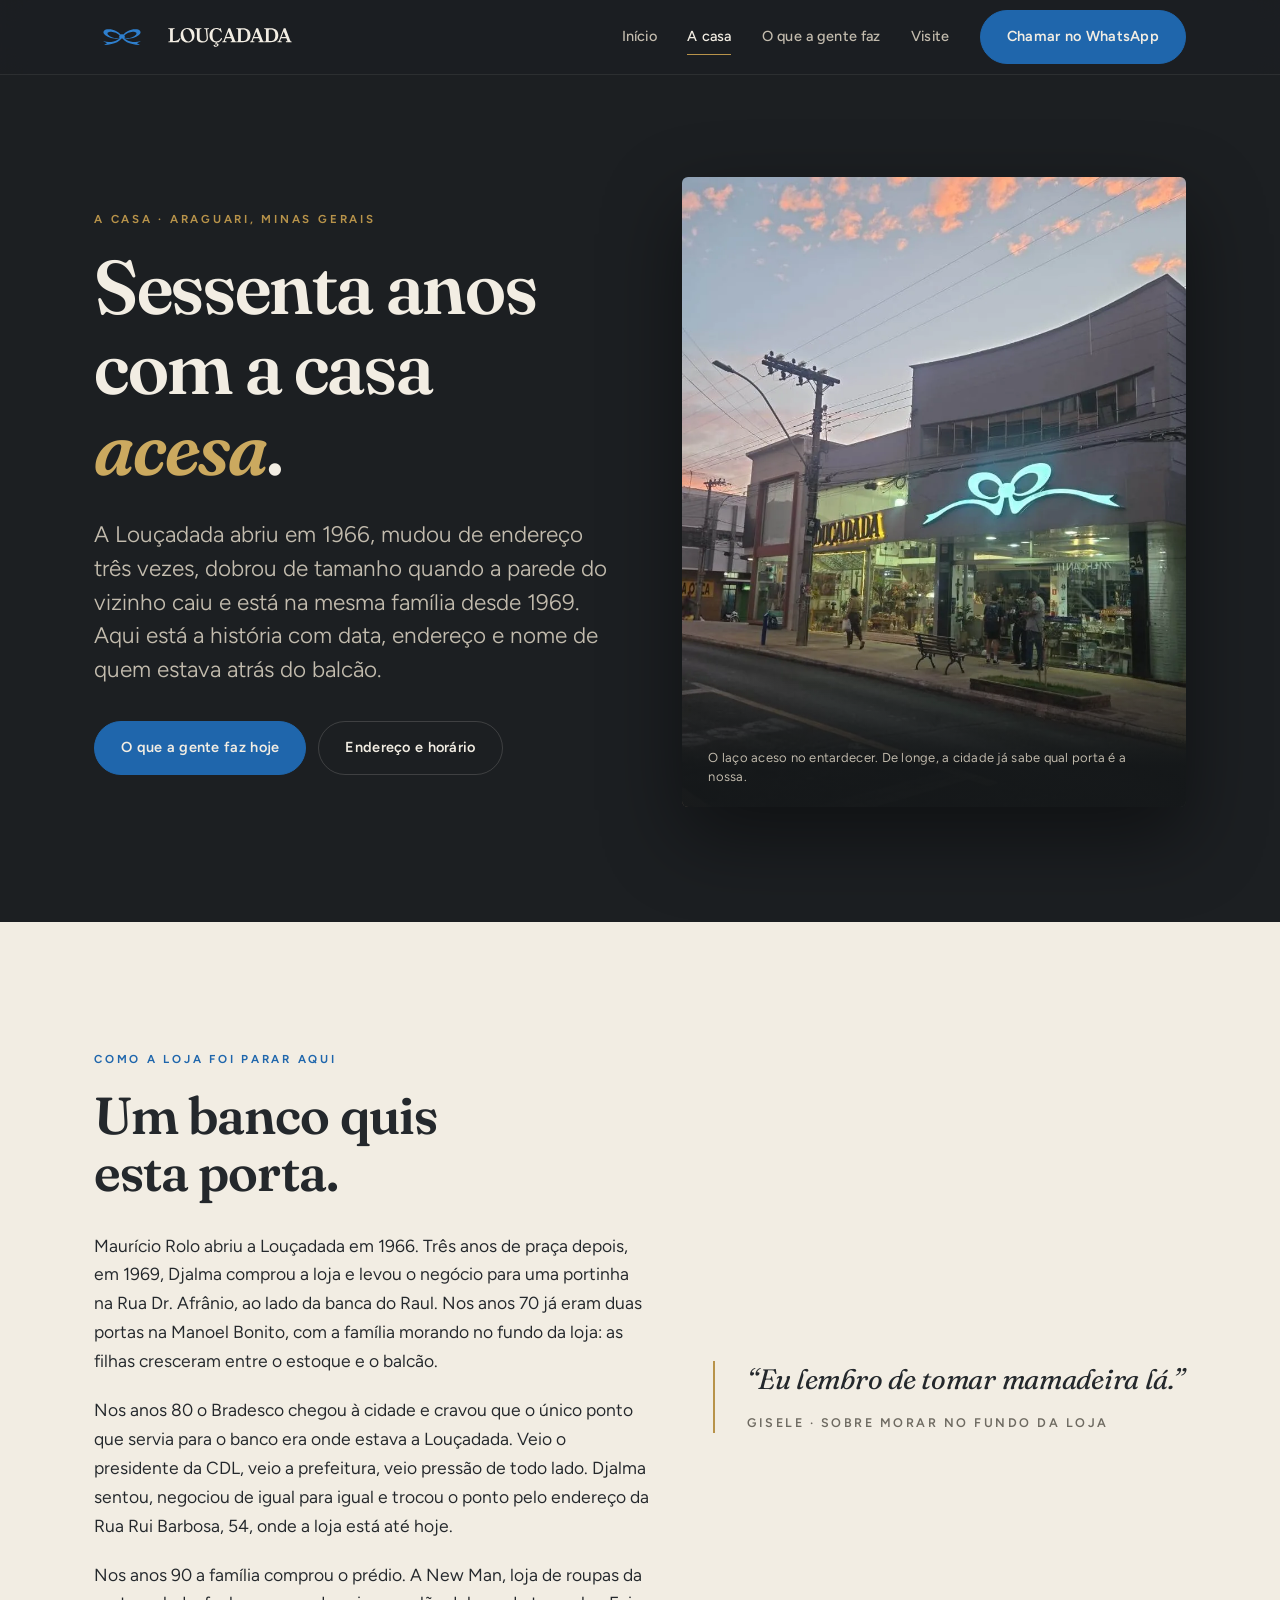
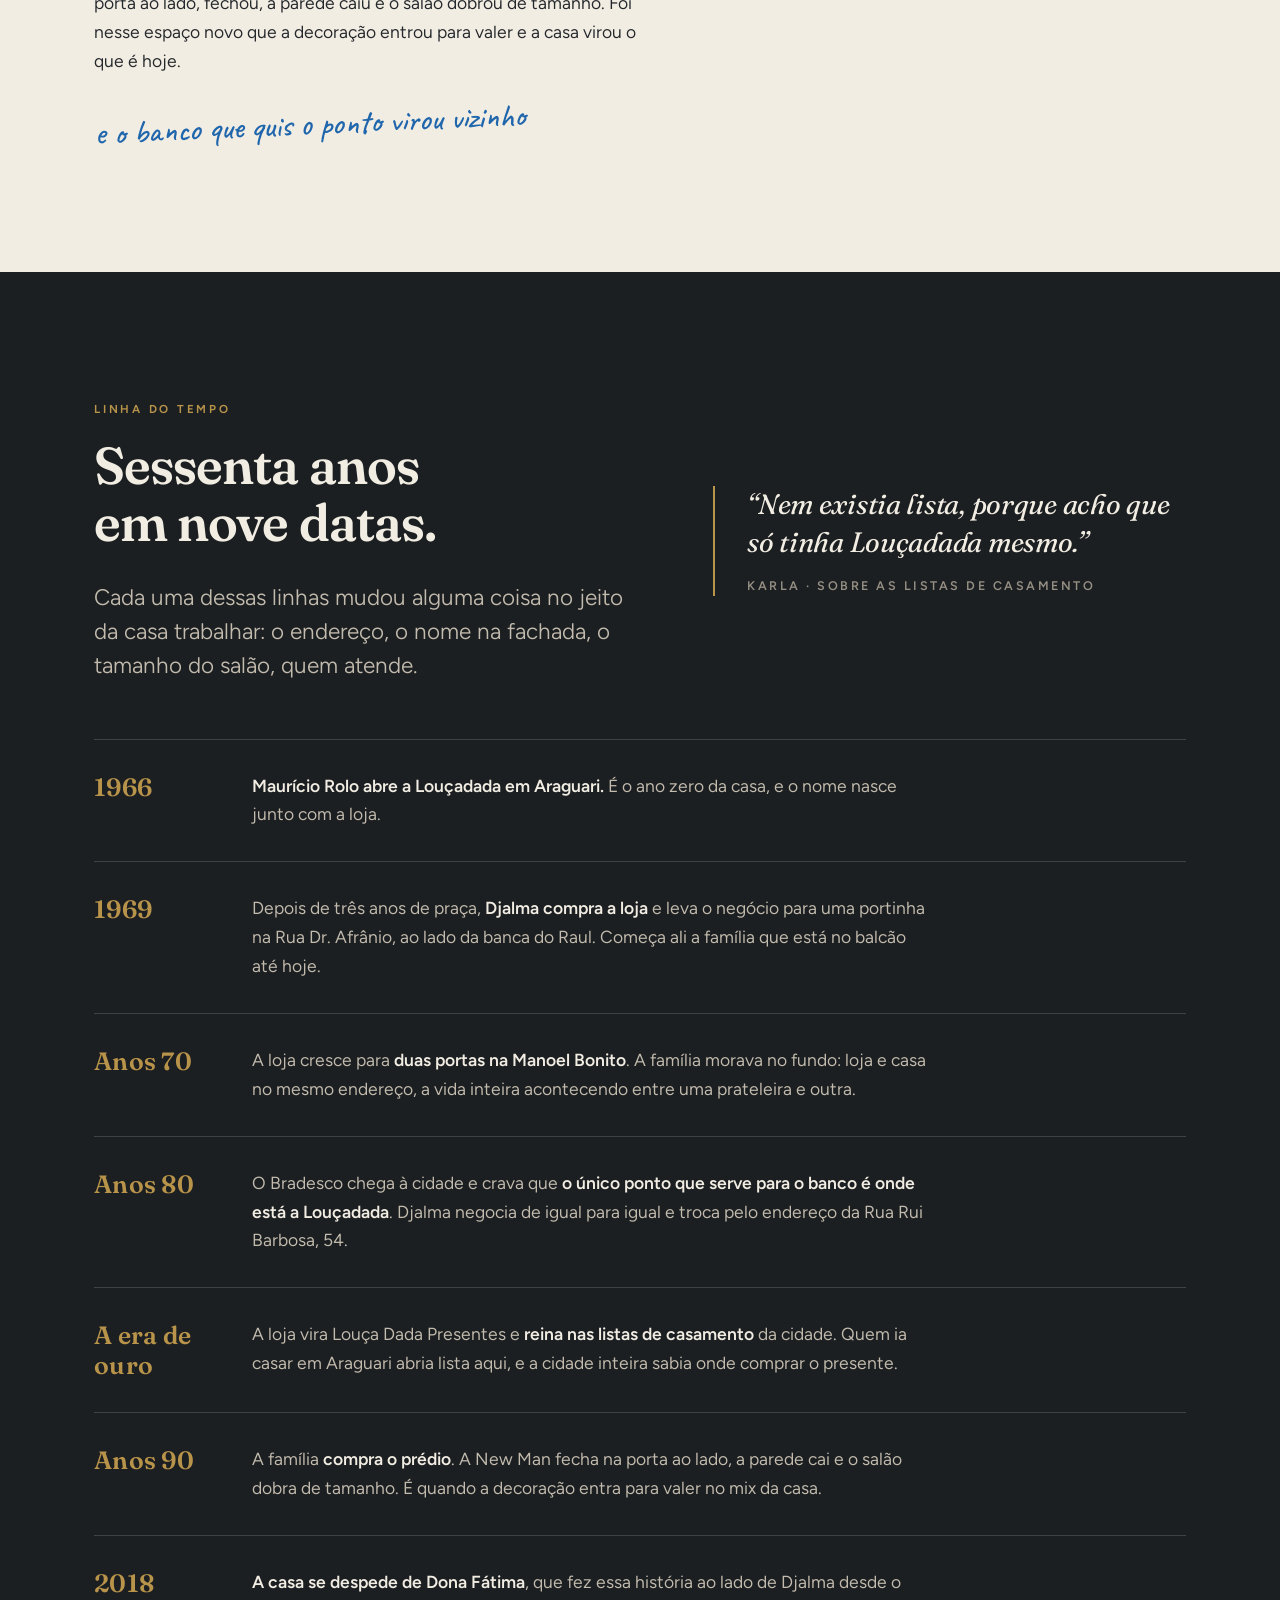
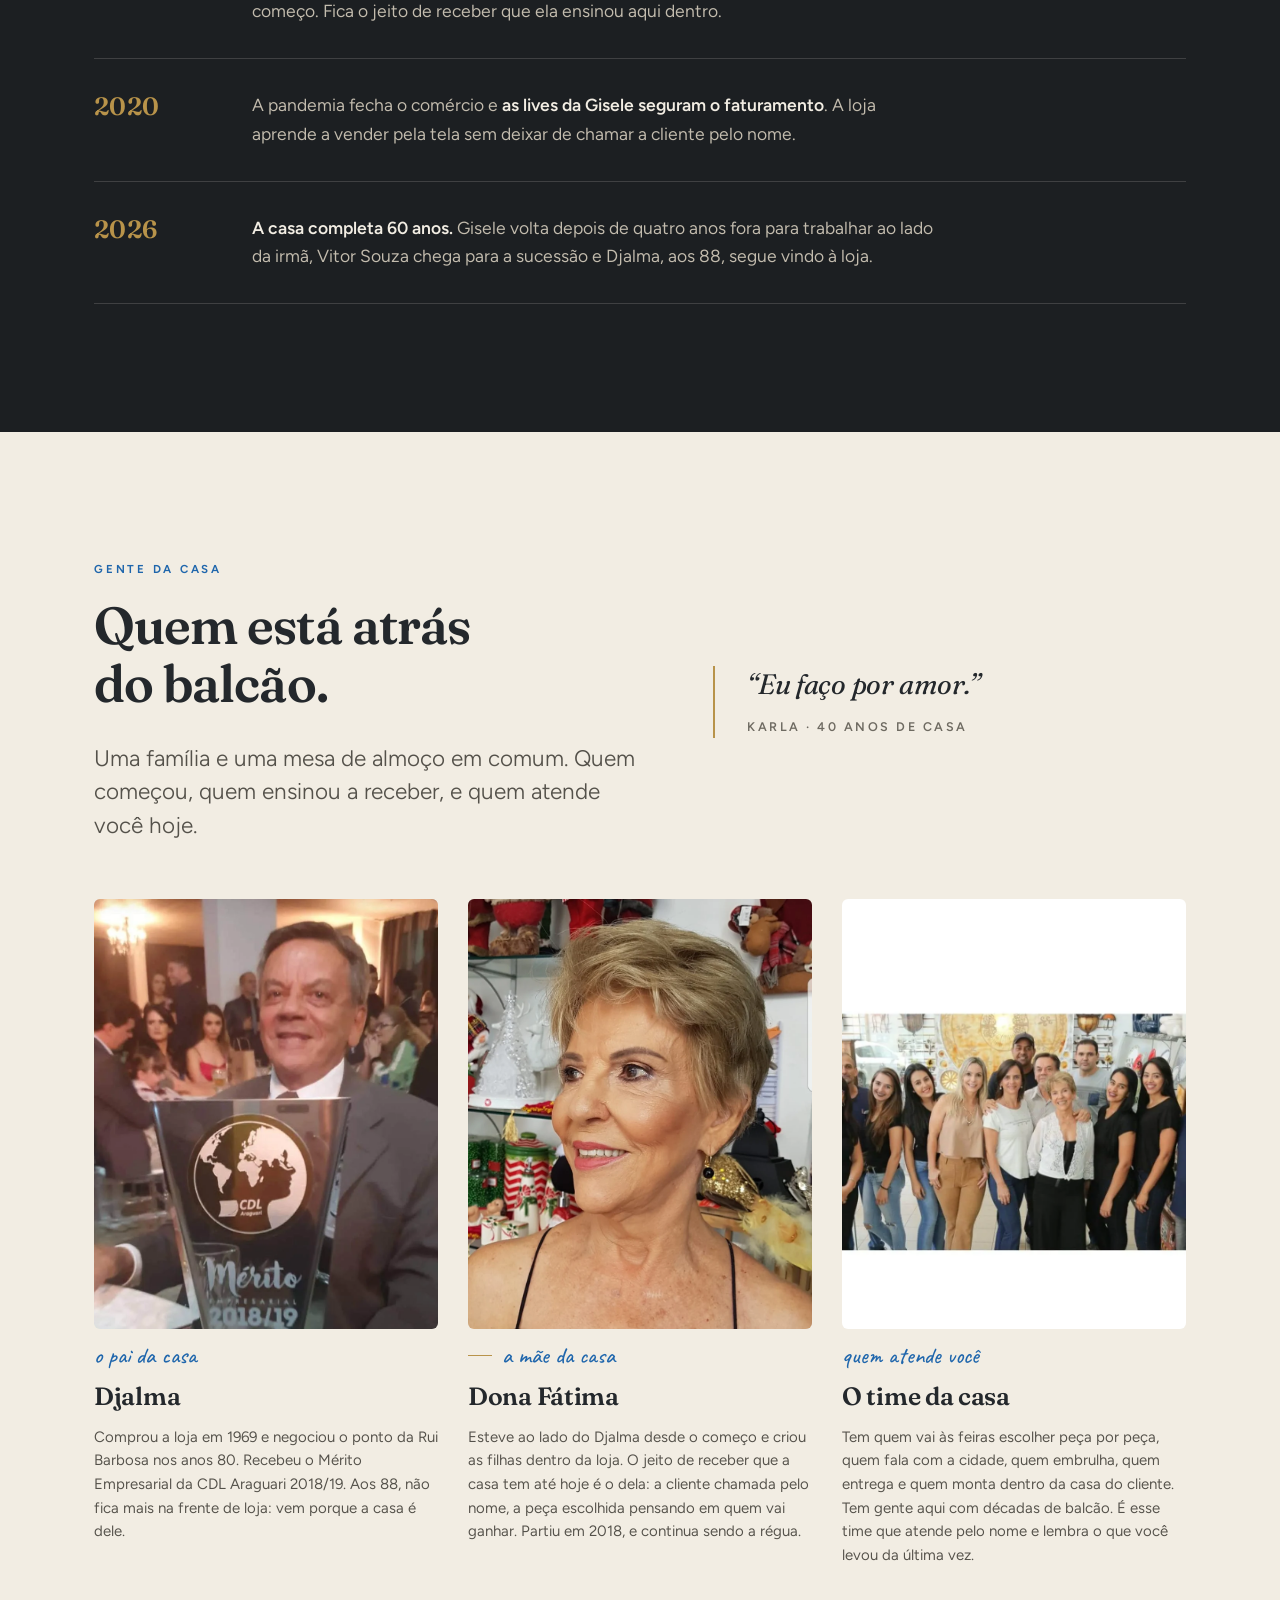
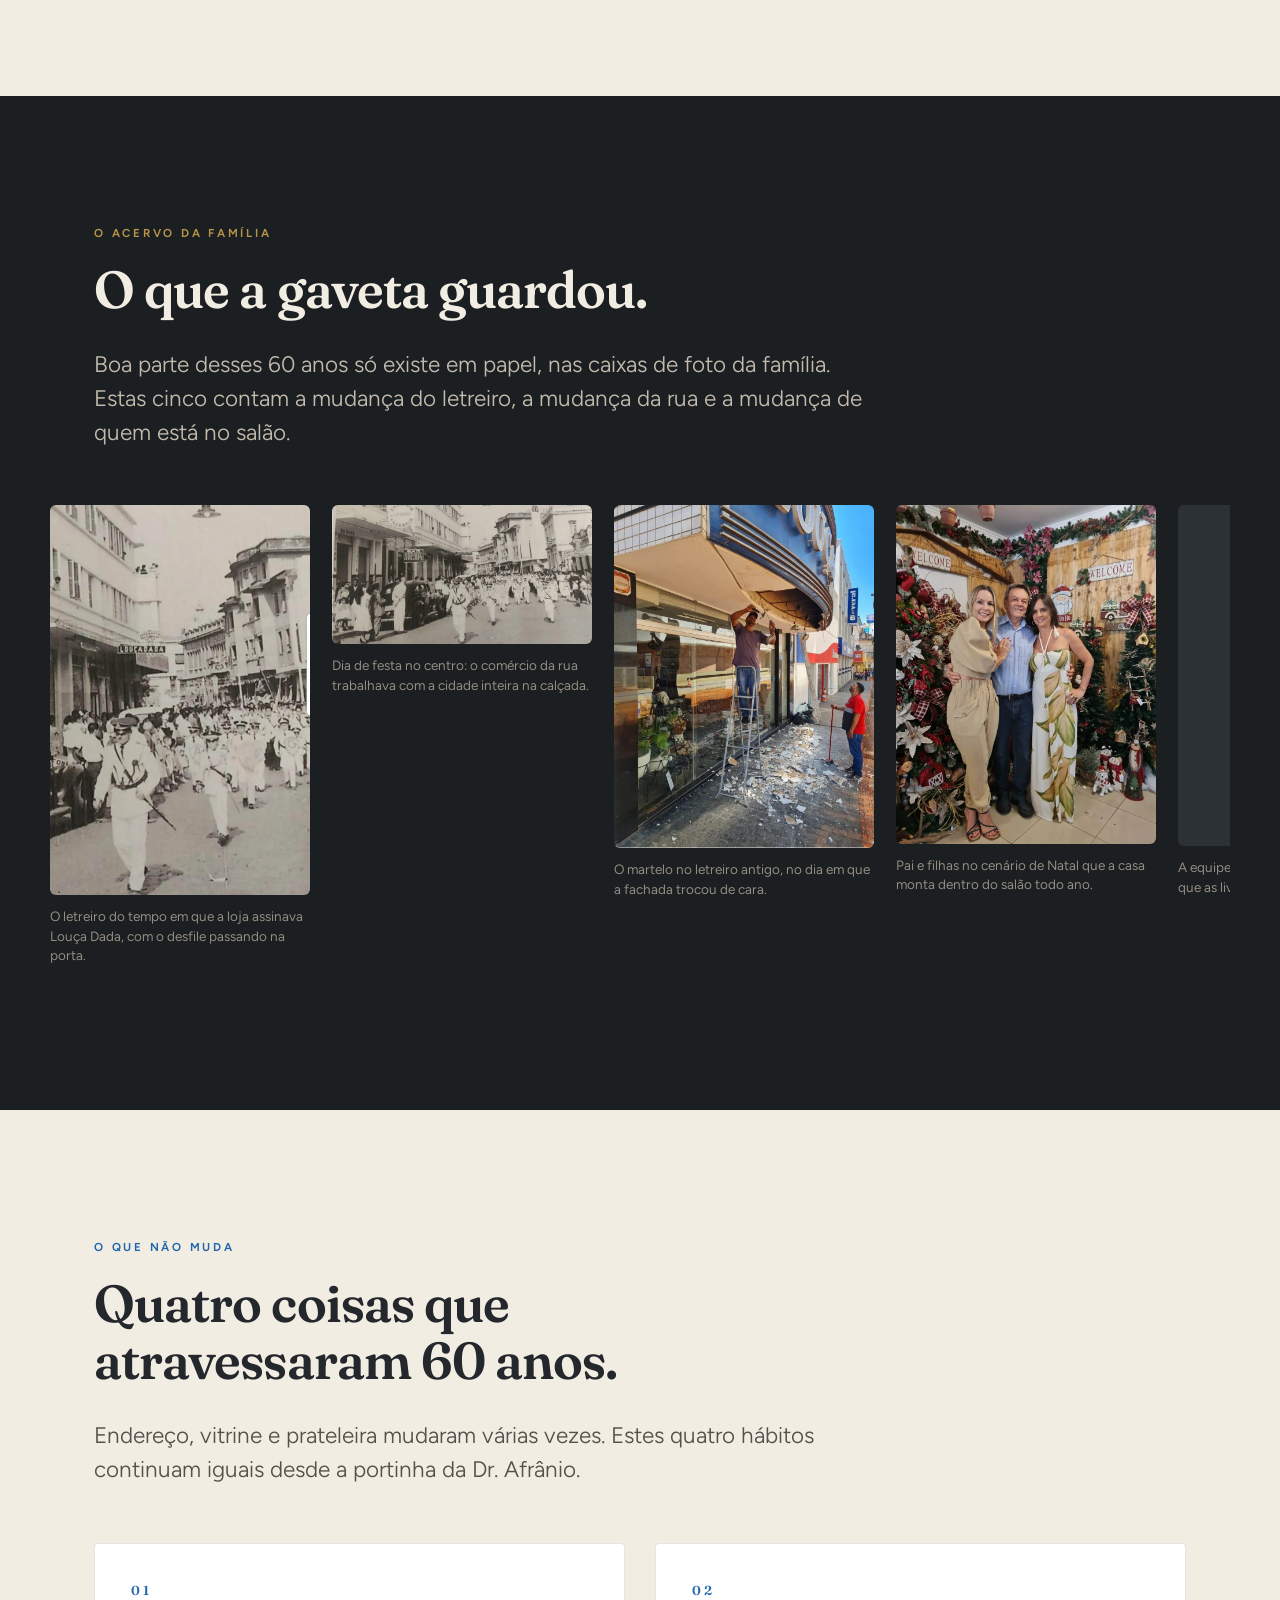
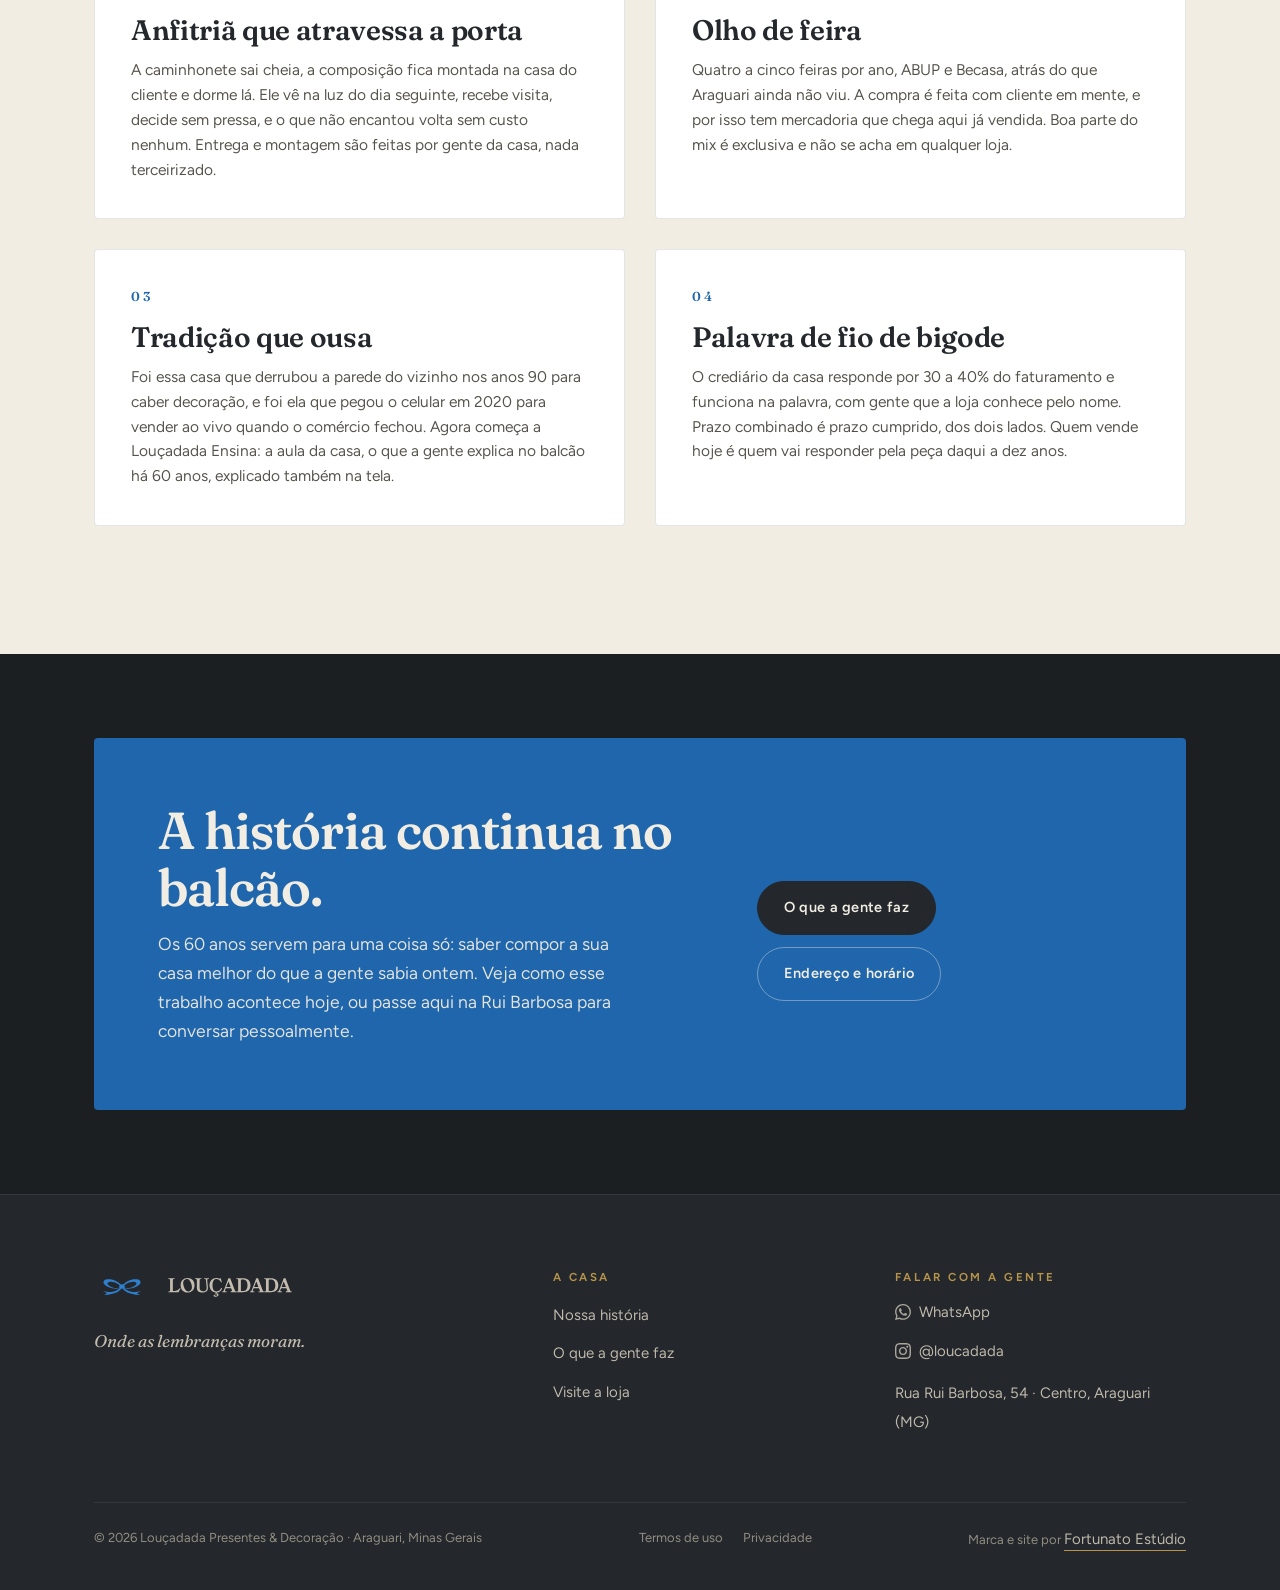
==== a-casa/index.html @ 4ef791b0 "Louçadada: a gente da casa passa na frente do acervo A linha do tempo termina falando de quem está n" ====
<!DOCTYPE html>
<html lang="pt-BR">
<head>
<meta charset="utf-8" />
<meta name="viewport" content="width=device-width, initial-scale=1, viewport-fit=cover" />
<title>A casa · Louçadada, 60 anos em Araguari</title>
<meta name="description" content="A história da Louçadada desde 1966: a compra por Djalma em 1969, o ponto que o Bradesco quis nos anos 80, a parede que caiu nos anos 90 e a família que segue atrás do balcão na Rua Rui Barbosa, 54." />
<link rel="canonical" href="https://loucadada.com.br/a-casa/" />
<meta name="theme-color" content="#1C1F22" />

<meta property="og:type" content="website" />
<meta property="og:locale" content="pt_BR" />
<meta property="og:site_name" content="Louçadada" />
<meta property="og:title" content="A casa · Louçadada, 60 anos em Araguari" />
<meta property="og:description" content="Sessenta anos em nove datas: 1966, a portinha da Dr. Afrânio, o ponto que o banco quis, a parede que caiu e a gente que atende pelo nome até hoje." />
<meta property="og:url" content="https://loucadada.com.br/a-casa/" />
<meta property="og:image" content="https://loucadada.com.br/og.jpg" />
<meta property="og:image:width" content="1200" />
<meta property="og:image:height" content="630" />
<meta name="twitter:card" content="summary_large_image" />

<!-- Google Tag Manager: o snippet de cabeçalho entra aqui, com o ID real da
     conta. O par noscript vai logo depois da abertura do corpo. Ver README. -->
<link rel="icon" href="/favicon.svg" type="image/svg+xml" />
<link rel="icon" href="/favicon-32.png" sizes="32x32" type="image/png" />
<link rel="apple-touch-icon" href="/apple-touch-icon.png" />

<link rel="preload" href="/assets/fontes/figtree-latin-300_700-normal.woff2" as="font" type="font/woff2" crossorigin />
<link rel="preload" href="/assets/fontes/fraunces-latin-400_700-normal.woff2" as="font" type="font/woff2" crossorigin />
<link rel="stylesheet" href="/assets/fontes/fontes.css?v=3" />
<link rel="stylesheet" href="/assets/css/site.css?v=8" />

<script type="application/ld+json">
{
  "@context":"https://schema.org",
  "@graph":[
    {
      "@type":"BreadcrumbList",
      "itemListElement":[
        {"@type":"ListItem","position":1,"name":"Início","item":"https://loucadada.com.br/"},
        {"@type":"ListItem","position":2,"name":"A casa","item":"https://loucadada.com.br/a-casa/"}
      ]
    },
    {
      "@type":"AboutPage",
      "name":"A casa · Louçadada",
      "url":"https://loucadada.com.br/a-casa/",
      "inLanguage":"pt-BR",
      "description":"Os 60 anos da Louçadada em Araguari (MG), da abertura em 1966 à terceira geração atrás do balcão.",
      "mainEntity":{
        "@type":"HomeGoodsStore",
  "@id":"https://loucadada.com.br/#loja",
        "name":"Louçadada",
        "alternateName":"Louçadada Presentes & Decoração",
        "url":"https://loucadada.com.br/",
        "foundingDate":"1966",
        "foundingLocation":{"@type":"Place","name":"Araguari, MG"},
        "founder":{"@type":"Person","name":"Maurício Rolo"},
        "address":{
          "@type":"PostalAddress",
          "streetAddress":"Rua Rui Barbosa, 54, Centro",
          "postalCode":"38440-222",
          "addressLocality":"Araguari",
          "addressRegion":"MG",
          "addressCountry":"BR"
        },
        "telephone":"+55-34-3241-3531",
  "email":"loucadadapresentes@yahoo.com.br",
        "areaServed":["Araguari","Uberlândia","Triângulo Mineiro"],
        "employee":[
          {"@type":"Person","name":"Djalma","jobTitle":"Proprietário","award":"Mérito Empresarial da CDL Araguari 2018/19"},
          {"@type":"Person","name":"Karla","jobTitle":"Curadoria e compras"},
          {"@type":"Person","name":"Gisele","jobTitle":"Comunicação e atendimento"},
          {"@type":"Person","name":"Vitor Souza","jobTitle":"Sucessão"}
        ],
        "sameAs":["https://www.instagram.com/loucadada/"]
      }
    }
  ]
}
</script>
</head>
<body>

<svg class="so-leitor" aria-hidden="true" focusable="false" xmlns="http://www.w3.org/2000/svg">
  <symbol id="laco" viewBox="0 0 1080 582.32"><path d="M893.17,372.02c-58.14,15.87-131.89,16.3-190.38,2.32-31.32-7.49-60.39-19.02-87.2-36.39-13.07-8.47-24.76-17.18-35.02-29.49,36.34,15.32,74.96,17.38,113.34,12.21,41.78-5.63,81.86-16.86,119.99-34.56,30.7-14.25,67.03-36.78,79.9-67.64,9.59-23,1.94-46.54-18.32-60.27-14.14-9.58-29.8-14.99-47.24-17.63-58.6-8.9-118.88,4.42-171.42,31.53-35.02,17.92-65.8,40.87-92.23,69.97-1.22-.48-2.62-.94-4.13-1.36-13.35-3.76-27.55-3.76-40.9,0-1.51.42-2.91.88-4.13,1.36-26.43-29.1-57.21-52.05-92.23-69.97-52.54-27.11-112.83-40.43-171.42-31.53-17.44,2.65-33.1,8.05-47.24,17.63-20.26,13.74-27.92,37.27-18.32,60.27,12.87,30.86,49.2,53.39,79.9,67.64,38.13,17.7,78.21,28.93,119.99,34.56,38.38,5.17,77,3.11,113.34-12.21-10.27,12.3-21.95,21.02-35.02,29.49-26.81,17.37-55.88,28.9-87.2,36.39-58.48,13.98-132.24,13.54-190.38-2.32-2.05-.56-4.09.68-4.46,2.36-.25,1.14.21,3.12,2.08,4.06,21.92,10.98,43.88,20.18,67.38,29.32l-25.42,16.32-24.28,14.12c-1.46.85-1.68,3.1-1.05,4.38.51,1.03,1.64,2.01,3.82,1.91,45.13-2.08,89.01-7.76,133.08-18.09,71.55-16.77,147.76-51.64,193.98-109.85,1.07-.1,2.6-.1,4.03-.07,2.67.05,5.34.05,8.01,0,1.43-.03,2.96-.02,4.03.07,46.22,58.21,122.43,93.08,193.98,109.85,44.07,10.33,87.94,16.01,133.08,18.09,2.17.1,3.31-.89,3.82-1.91.63-1.28.41-3.53-1.05-4.38l-24.28-14.12-25.42-16.32c23.5-9.14,45.46-18.34,67.38-29.32,1.87-.94,2.33-2.92,2.08-4.06-.37-1.68-2.41-2.92-4.46-2.36ZM744.29,187.37c21.28-1.94,52.23.68,67.33,13.47,15.63,13.24,6.81,34.24-7.06,49.13-46.36,49.81-154.86,76.95-219.06,50.19,12.61-14.25,12.23-32.12-.57-45.95,45.09-38.13,100.87-61.52,159.36-66.84ZM494.5,300.16c-64.21,26.76-172.71-.38-219.06-50.19-13.86-14.9-22.69-35.89-7.06-49.13,15.1-12.79,46.05-15.41,67.33-13.47,58.49,5.32,114.27,28.72,159.36,66.84-12.8,13.83-13.18,31.7-.57,45.95Z"/></symbol>
  <symbol id="whatsapp" viewBox="0 0 24 24"><path d="M17.472 14.382c-.297-.149-1.758-.867-2.03-.967-.273-.099-.471-.148-.67.15-.197.297-.767.966-.94 1.164-.173.199-.347.223-.644.075-.297-.15-1.255-.463-2.39-1.475-.883-.788-1.48-1.761-1.653-2.059-.173-.297-.018-.458.13-.606.134-.133.298-.347.446-.52.149-.174.198-.298.298-.497.099-.198.05-.371-.025-.52-.075-.149-.669-1.612-.916-2.207-.242-.579-.487-.5-.669-.51-.173-.008-.371-.01-.57-.01-.198 0-.52.074-.792.372-.272.297-1.04 1.016-1.04 2.479 0 1.462 1.065 2.875 1.213 3.074.149.198 2.096 3.2 5.077 4.487.709.306 1.262.489 1.694.625.712.227 1.36.195 1.871.118.571-.085 1.758-.719 2.006-1.413.248-.694.248-1.289.173-1.413-.074-.124-.272-.198-.57-.347m-5.421 7.403h-.004a9.87 9.87 0 01-5.031-1.378l-.361-.214-3.741.982.998-3.648-.235-.374a9.86 9.86 0 01-1.51-5.26c.001-5.45 4.436-9.884 9.888-9.884 2.64 0 5.122 1.03 6.988 2.898a9.825 9.825 0 012.893 6.994c-.003 5.45-4.437 9.884-9.885 9.884m8.413-18.297A11.815 11.815 0 0012.05 0C5.495 0 .16 5.335.157 11.892c0 2.096.547 4.142 1.588 5.945L.057 24l6.305-1.654a11.882 11.882 0 005.683 1.448h.005c6.554 0 11.89-5.335 11.893-11.893a11.821 11.821 0 00-3.48-8.413z"/></symbol>
  <symbol id="instagram" viewBox="0 0 24 24"><path d="M12 0C8.74 0 8.333.015 7.053.072 5.775.132 4.905.333 4.14.63c-.789.306-1.459.717-2.126 1.384S.935 3.35.63 4.14C.333 4.905.131 5.775.072 7.053.012 8.333 0 8.74 0 12s.015 3.667.072 4.947c.06 1.277.261 2.148.558 2.913.306.788.717 1.459 1.384 2.126.667.666 1.336 1.079 2.126 1.384.766.296 1.636.499 2.913.558C8.333 23.988 8.74 24 12 24s3.667-.015 4.947-.072c1.277-.06 2.148-.262 2.913-.558.788-.306 1.459-.718 2.126-1.384.666-.667 1.079-1.335 1.384-2.126.296-.765.499-1.636.558-2.913.06-1.28.072-1.687.072-4.947s-.015-3.667-.072-4.947c-.06-1.277-.262-2.149-.558-2.913-.306-.789-.718-1.459-1.384-2.126C21.319 1.347 20.651.935 19.86.63c-.765-.297-1.636-.499-2.913-.558C15.667.012 15.26 0 12 0zm0 2.16c3.203 0 3.585.016 4.85.071 1.17.055 1.805.249 2.227.415.562.217.96.477 1.382.896.419.42.679.819.896 1.381.164.422.36 1.057.413 2.227.057 1.266.07 1.646.07 4.85s-.015 3.585-.074 4.85c-.061 1.17-.256 1.805-.421 2.227-.224.562-.479.96-.899 1.382-.419.419-.824.679-1.38.896-.42.164-1.065.36-2.235.413-1.274.057-1.649.07-4.859.07-3.211 0-3.586-.015-4.859-.074-1.171-.061-1.816-.256-2.236-.421-.569-.224-.96-.479-1.379-.899-.421-.419-.69-.824-.9-1.38-.165-.42-.359-1.065-.42-2.235-.045-1.26-.061-1.649-.061-4.844 0-3.196.016-3.586.061-4.861.061-1.17.255-1.814.42-2.234.21-.57.479-.96.9-1.381.419-.419.81-.689 1.379-.898.42-.166 1.051-.361 2.221-.421 1.275-.045 1.65-.06 4.859-.06l.045.03zm0 3.678c-3.405 0-6.162 2.76-6.162 6.162 0 3.405 2.76 6.162 6.162 6.162 3.405 0 6.162-2.76 6.162-6.162 0-3.405-2.76-6.162-6.162-6.162zM12 16c-2.21 0-4-1.79-4-4s1.79-4 4-4 4 1.79 4 4-1.79 4-4 4zm7.846-10.405c0 .795-.646 1.44-1.44 1.44-.795 0-1.44-.646-1.44-1.44 0-.794.646-1.439 1.44-1.439.793-.001 1.44.645 1.44 1.439z"/></symbol>
  <symbol id="logotipo" viewBox="0 0 1080 267"><path d="M85.02,164.55c18.96,0,33.66-10.62,45.1-25l4.58,2.78-15.85,31.54H35.34v-5.56c11.77-.82,14.38-1.8,14.38-12.75v-77.78c0-10.95-2.61-12.09-14.38-12.91v-5.39h51.31v5.39c-11.77.82-14.38,1.96-14.38,12.91v81.87c0,3.1,1.96,4.9,4.9,4.9h7.84Z"/><path d="M249.73,116.67c0,35.3-21.57,59.64-56.87,59.64s-56.87-24.35-56.87-59.64,21.41-59.64,56.87-59.64,56.87,24.35,56.87,59.64ZM223.84,107.32c-8.55-28.31-22.35-46.34-45.66-39.3-23.46,7.08-24.84,29.69-16.29,58,8.5,28.16,22.19,46.38,45.66,39.3,23.31-7.04,24.79-29.84,16.29-58Z"/><path d="M291.56,139.87c0,18.96,13.24,26.8,29.25,26.8s28.43-9.31,28.43-28.11l-6.03-60.79c0-10.95-2.61-12.09-14.38-12.91v-5.39h39.22v5.39c-11.77.82-14.38,1.96-14.38,12.91l6.03,60.95c0,22.71-15.36,37.58-43.14,37.58-29.9,0-47.55-12.75-47.55-37.75v-60.79c0-10.95-2.61-12.09-14.38-12.91v-5.39h51.31v5.39c-11.93.82-14.38,1.96-14.38,12.91v62.09Z"/><path d="M475.93,143.14c-6.86,19.12-20.59,31.54-43.14,33.01l-3.6,8.01c1.31-.49,2.45-.65,4.41-.65,7.35,0,12.58,3.76,12.58,10.46,0,8.01-8.5,16.01-22.22,16.01-10.78,0-18.3-4.9-18.3-10.46,0-2.78,2.29-5.39,5.23-5.39,3.92,0,5.07,2.12,6.37,4.58,1.14,2.45,2.61,5.23,7.84,5.23,5.72,0,9.15-3.1,9.15-7.68,0-3.1-2.61-5.23-6.05-5.23-2.45,0-4.25.65-5.88,2.12l-4.57-2.12,6.37-14.87c-30.88-1.8-51.8-25.65-51.8-59.48s22.71-59.64,55.72-59.64c12.42,0,21.08,3.1,27.62,7.68l2.29-5.23h6.37l8.99,32.35-5.23,1.63c-8.66-16.67-21.9-27.62-38.07-27.62-24.02,0-33.17,21.24-33.17,50.82s9.15,50.82,33.17,50.82c17.98,0,32.19-11.76,36.93-27.45l8.99,3.1Z"/><path d="M579.34,157.03c2.94,7.68,6.05,10.46,12.91,11.28v5.56h-47.22v-5.56c10.95-.82,13.56-2.78,10.79-9.97l-6.86-17.81h-42.65l-6.86,17.81c-2.61,6.7,1.31,9.15,12.42,9.97v5.56h-35.79v-5.56c7.35-.82,10.95-3.6,13.73-10.79l37.42-98.04h14.71l37.42,97.55ZM509.73,131.21h35.62l-17.97-46.24-17.65,46.24Z"/><path d="M592.17,173.86v-5.56c11.77-.82,14.38-1.8,14.38-12.75v-77.78c0-10.95-2.61-12.09-14.38-12.91v-5.39h53.11c39.38,0,62.26,19.94,62.26,57.19s-23.2,57.19-62.42,57.19h-52.94ZM634,68.63c-2.94,0-4.9,1.96-4.9,4.9v86.11c0,3.1,1.96,4.9,4.9,4.9h11.11c22.22,0,37.91-10.95,37.91-47.88s-15.36-48.04-37.75-48.04h-11.28Z"/><path d="M807.13,157.03c2.94,7.68,6.05,10.46,12.91,11.28v5.56h-47.23v-5.56c10.95-.82,13.56-2.78,10.79-9.97l-6.86-17.81h-42.65l-6.86,17.81c-2.61,6.7,1.31,9.15,12.42,9.97v5.56h-35.79v-5.56c7.35-.82,10.95-3.6,13.72-10.79l37.42-98.04h14.71l37.42,97.55ZM737.52,131.21h35.62l-17.97-46.24-17.65,46.24Z"/><path d="M819.95,173.86v-5.56c11.77-.82,14.38-1.8,14.38-12.75v-77.78c0-10.95-2.61-12.09-14.38-12.91v-5.39h53.11c39.38,0,62.26,19.94,62.26,57.19s-23.2,57.19-62.42,57.19h-52.94ZM861.79,68.63c-2.94,0-4.9,1.96-4.9,4.9v86.11c0,3.1,1.96,4.9,4.9,4.9h11.11c22.22,0,37.91-10.95,37.91-47.88s-15.36-48.04-37.75-48.04h-11.27Z"/><path d="M1031.75,157.03c2.94,7.68,6.05,10.46,12.91,11.28v5.56h-47.22v-5.56c10.95-.82,13.56-2.78,10.78-9.97l-6.86-17.81h-42.65l-6.86,17.81c-2.61,6.7,1.31,9.15,12.42,9.97v5.56h-35.79v-5.56c7.35-.82,10.95-3.6,13.73-10.79l37.42-98.04h14.71l37.42,97.55ZM962.14,131.21h35.62l-17.97-46.24-17.65,46.24Z"/></symbol>
</svg>

<a class="pular" href="#conteudo">Pular para o conteúdo</a>

<header class="topo">
  <div class="envelope topo__linha">
    <a class="marca" href="/" aria-label="Louçadada, página inicial">
      <svg class="marca__laco" viewBox="0 0 1080 582.32" fill="currentColor" aria-hidden="true"><use href="#laco"></use></svg>
      <svg class="marca__nome" viewBox="0 0 1080 267" fill="currentColor" role="img" aria-label="Louçadada"><use href="#logotipo"></use></svg>
    </a>

    <button class="abrir-menu" aria-expanded="false" aria-controls="menu">Menu</button>

    <nav class="menu" id="menu" data-aberto="false" aria-label="Principal">
      <button class="fechar-menu" type="button">Fechar</button>
      <a href="/">Início</a>
      <a href="/a-casa/" aria-current="page">A casa</a>
      <a href="/em-casa/">O que a gente faz</a>
      <a href="/visite/">Visite</a>
      <a class="botao botao--azul" href="https://wa.me/5534998703531?text=Ol%C3%A1%2C%20vim%20pelo%20site%20e%20gostaria%20de%20falar%20com%20uma%20atendente." rel="noopener">Chamar no WhatsApp</a>
    </nav>
  </div>
</header>

<main id="conteudo">

  <!-- ABERTURA ---------------------------------------------------------- -->
  <section class="abertura">
    <div class="envelope abertura__grade">
      <div class="surge">
        <span class="sobrelinha">A casa · Araguari, Minas Gerais</span>
        <h1>Sessenta anos<br />com a casa <em>acesa</em>.</h1>
        <p class="linha-fina mt-p">
          A Louçadada abriu em 1966, mudou de endereço três vezes, dobrou de tamanho quando a parede do vizinho caiu e está na mesma família desde 1969. Aqui está a
          história com data, endereço e nome de quem estava atrás do balcão.
        </p>
        <div class="abertura__acoes">
          <a class="botao botao--azul" href="/em-casa/">O que a gente faz hoje</a>
          <a class="botao botao--linha" href="/visite/">Endereço e horário</a>
        </div>
      </div>

      <figure class="abertura__foto surge">
        <img src="/assets/img/laco-aceso.webp"
             alt="O laço da Louçadada, em escala monumental e iluminado por dentro, sobre a fachada da loja no fim do entardecer"
             width="899" height="1599" fetchpriority="high" decoding="async" />
        <figcaption class="abertura__legenda">
          O laço aceso no entardecer. De longe, a cidade já sabe qual porta é a nossa.
        </figcaption>
      </figure>
    </div>
  </section>

  <!-- O PONTO ----------------------------------------------------------- -->
  <section class="secao claro">
    <div class="envelope duas duas--texto-maior">
      <div class="surge">
        <span class="sobrelinha">Como a loja foi parar aqui</span>
        <h2>Um banco quis<br />esta porta.</h2>
        <div class="texto mt-p">
          <p>
            Maurício Rolo abriu a Louçadada em 1966. Três anos de praça depois, em
            1969, Djalma comprou a loja e levou o negócio para uma portinha na Rua
            Dr. Afrânio, ao lado da banca do Raul. Nos anos 70 já eram duas portas
            na Manoel Bonito, com a família morando no fundo da loja: as filhas
            cresceram entre o estoque e o balcão.
          </p>
          <p>
            Nos anos 80 o Bradesco chegou à cidade e cravou que o único ponto que
            servia para o banco era onde estava a Louçadada. Veio o presidente da
            CDL, veio a prefeitura, veio pressão de todo lado. Djalma sentou,
            negociou de igual para igual e trocou o ponto pelo endereço da Rua Rui
            Barbosa, 54, onde a loja está até hoje.
          </p>
          <p>
            Nos anos 90 a família comprou o prédio. A New Man, loja de roupas da
            porta ao lado, fechou, a parede caiu e o salão dobrou de tamanho. Foi
            nesse espaço novo que a decoração entrou para valer e a casa virou o
            que é hoje.
          </p>
        </div>
        <p class="nota mt-p">e o banco que quis o ponto virou vizinho</p>
      </div>

      <blockquote class="citacao surge">
        <p>“Eu lembro de tomar mamadeira lá.”</p>
        <footer>Gisele · sobre morar no fundo da loja</footer>
      </blockquote>
    </div>
  </section>

  <!-- LINHA DO TEMPO ---------------------------------------------------- -->
  <section class="secao">
    <div class="envelope">
      <div class="duas duas--texto-maior">
        <div class="surge">
          <span class="sobrelinha">Linha do tempo</span>
          <h2>Sessenta anos<br />em nove datas.</h2>
          <p class="linha-fina mt-p">
            Cada uma dessas linhas mudou alguma coisa no jeito da casa trabalhar:
            o endereço, o nome na fachada, o tamanho do salão, quem atende.
          </p>
        </div>

        <blockquote class="citacao surge">
          <p>“Nem existia lista, porque acho que só tinha Louçadada mesmo.”</p>
          <footer>Karla · sobre as listas de casamento</footer>
        </blockquote>
      </div>

      <div class="tempo mt-m surge">
        <div class="marco">
          <span class="marco__ano">1966</span>
          <p>
            <strong>Maurício Rolo abre a Louçadada em Araguari.</strong> É o ano
            zero da casa, e o nome nasce junto com a loja.
          </p>
        </div>
        <div class="marco">
          <span class="marco__ano">1969</span>
          <p>
            Depois de três anos de praça, <strong>Djalma compra a loja</strong> e
            leva o negócio para uma portinha na Rua Dr. Afrânio, ao lado da banca
            do Raul. Começa ali a família que está no balcão até hoje.
          </p>
        </div>
        <div class="marco">
          <span class="marco__ano">Anos 70</span>
          <p>
            A loja cresce para <strong>duas portas na Manoel Bonito</strong>. A
            família morava no fundo: loja e casa no mesmo endereço, a vida inteira
            acontecendo entre uma prateleira e outra.
          </p>
        </div>
        <div class="marco">
          <span class="marco__ano">Anos 80</span>
          <p>
            O Bradesco chega à cidade e crava que <strong>o único ponto que serve
            para o banco é onde está a Louçadada</strong>. Djalma negocia de igual
            para igual e troca pelo endereço da Rua Rui Barbosa, 54.
          </p>
        </div>
        <div class="marco">
          <span class="marco__ano">A era de ouro</span>
          <p>
            A loja vira Louça Dada Presentes e <strong>reina nas listas de
            casamento</strong> da cidade. Quem ia casar em Araguari abria lista
            aqui, e a cidade inteira sabia onde comprar o presente.
          </p>
        </div>
        <div class="marco">
          <span class="marco__ano">Anos 90</span>
          <p>
            A família <strong>compra o prédio</strong>. A New Man fecha na porta ao
            lado, a parede cai e o salão dobra de tamanho. É quando a decoração
            entra para valer no mix da casa.
          </p>
        </div>
        <div class="marco">
          <span class="marco__ano">2018</span>
          <p>
            <strong>A casa se despede de Dona Fátima</strong>, que fez essa
            história ao lado de Djalma desde o começo. Fica o jeito de receber que
            ela ensinou aqui dentro.
          </p>
        </div>
        <div class="marco">
          <span class="marco__ano">2020</span>
          <p>
            A pandemia fecha o comércio e <strong>as lives da Gisele seguram o
            faturamento</strong>. A loja aprende a vender pela tela sem deixar de
            chamar a cliente pelo nome.
          </p>
        </div>
        <div class="marco">
          <span class="marco__ano">2026</span>
          <p>
            <strong>A casa completa 60 anos.</strong> Gisele volta depois de quatro
            anos fora para trabalhar ao lado da irmã, Vitor Souza chega para a
            sucessão e Djalma, aos 88, segue vindo à loja.
          </p>
        </div>
      </div>
    </div>
  </section>

  <!-- GENTE DA CASA ------------------------------------------------------ -->
  <section class="secao claro">
    <div class="envelope">
      <div class="duas duas--texto-maior">
        <div class="surge">
          <span class="sobrelinha">Gente da casa</span>
          <h2>Quem está atrás<br />do balcão.</h2>
          <p class="linha-fina mt-p">
            Uma família e uma mesa de almoço em comum. Quem começou, quem ensinou a
            receber, e quem atende você hoje.
          </p>
        </div>

        <blockquote class="citacao surge">
          <p>“Eu faço por amor.”</p>
          <footer>Karla · 40 anos de casa</footer>
        </blockquote>
      </div>

      <div class="grade grade--3 mt-m">
        <div class="gente surge">
          <img src="/assets/img/djalma-merito.webp"
               alt="Djalma com a placa do Mérito Empresarial da CDL Araguari nas mãos, na noite da entrega"
               width="900" height="1093" loading="lazy" decoding="async" />
          <p class="gente__papel">o pai da casa</p>
          <h3>Djalma</h3>
          <p>
            Comprou a loja em 1969 e negociou o ponto da Rui Barbosa nos anos 80.
            Recebeu o Mérito Empresarial da CDL Araguari 2018/19. Aos 88, não fica
            mais na frente de loja: vem porque a casa é dele.
          </p>
        </div>

        <div class="gente gente--memoria surge">
          <img src="/assets/img/fatima-retrato.webp"
               alt="Dona Fátima sorrindo dentro da loja, de perfil, com as prateleiras de Natal ao fundo"
               width="900" height="1125" loading="lazy" decoding="async" />
          <p class="gente__papel">a mãe da casa</p>
          <h3>Dona Fátima</h3>
          <p>
            Esteve ao lado do Djalma desde o começo e criou as filhas dentro da
            loja. O jeito de receber que a casa tem até hoje é o dela: a cliente
            chamada pelo nome, a peça escolhida pensando em quem vai ganhar.
            Partiu em 2018, e continua sendo a régua.
          </p>
        </div>

        <div class="gente surge">
          <img src="/assets/img/casa-inteira.webp"
               alt="A família e toda a equipe da Louçadada reunidas no salão da loja"
               width="1080" height="968" loading="lazy" decoding="async" />
          <p class="gente__papel">quem atende você</p>
          <h3>O time da casa</h3>
          <p>
            Tem quem vai às feiras escolher peça por peça, quem fala com a cidade,
            quem embrulha, quem entrega e quem monta dentro da casa do cliente.
            Tem gente aqui com décadas de balcão. É esse time que atende pelo nome
            e lembra o que você levou da última vez.
          </p>
        </div>
      </div>
    </div>
  </section>

  <!-- ACERVO DA FAMÍLIA -------------------------------------------------- -->
  <section class="secao">
    <div class="envelope">
      <div class="surge">
        <span class="sobrelinha">O acervo da família</span>
        <h2>O que a gaveta guardou.</h2>
        <p class="linha-fina mt-p">
          Boa parte desses 60 anos só existe em papel, nas caixas de foto da
          família. Estas cinco contam a mudança do letreiro, a mudança da rua e a
          mudança de quem está no salão.
        </p>
      </div>
    </div>

    <div class="envelope mt-m">
      <div class="trilho surge">
        <figure class="figura">
          <img src="/assets/img/desfile-letreiro.webp" alt="Fotografia antiga de um desfile passando pela rua, com gente na calçada e o letreiro Louça Dada acima da loja" width="900" height="1350" loading="lazy" decoding="async" />
          <figcaption>O letreiro do tempo em que a loja assinava Louça Dada, com o desfile passando na porta.</figcaption>
        </figure>
        <figure class="figura">
          <img src="/assets/img/rua-festa.webp" alt="Fotografia antiga da rua do centro de Araguari em dia de festa, tomada por gente e bandeirinhas entre as fachadas" width="1600" height="856" loading="lazy" decoding="async" />
          <figcaption>Dia de festa no centro: o comércio da rua trabalhava com a cidade inteira na calçada.</figcaption>
        </figure>
        <figure class="figura">
          <img src="/assets/img/fachada-transicao.webp" alt="Operário com martelo na mão sobre o letreiro antigo, no meio da obra de troca da fachada da loja" width="900" height="1188" loading="lazy" decoding="async" />
          <figcaption>O martelo no letreiro antigo, no dia em que a fachada trocou de cara.</figcaption>
        </figure>
        <figure class="figura">
          <img src="/assets/img/familia-natal.webp" alt="Djalma e as filhas juntos no cenário de Natal montado dentro da loja, entre enfeites e peças na prateleira" width="900" height="1171" loading="lazy" decoding="async" />
          <figcaption>Pai e filhas no cenário de Natal que a casa monta dentro do salão todo ano.</figcaption>
        </figure>
        <figure class="figura">
          <img src="/assets/img/time-2020.webp" alt="A equipe da loja de máscara, posando diante da árvore de pinhas montada no vão central" width="900" height="1181" loading="lazy" decoding="async" />
          <figcaption>A equipe em 2020, de máscara, no ano em que as lives seguraram o faturamento.</figcaption>
        </figure>
      </div>
    </div>
  </section>

  <!-- O QUE NÃO MUDA ------------------------------------------------------ -->
  <section class="secao claro">
    <div class="envelope">
      <div class="surge">
        <span class="sobrelinha">O que não muda</span>
        <h2>Quatro coisas que<br />atravessaram 60 anos.</h2>
        <p class="linha-fina mt-p">
          Endereço, vitrine e prateleira mudaram várias vezes. Estes quatro
          hábitos continuam iguais desde a portinha da Dr. Afrânio.
        </p>
      </div>

      <div class="grade grade--2 mt-m">
        <article class="cartao surge">
          <span class="cartao__num">01</span>
          <h3>Anfitriã que atravessa a porta</h3>
          <p>
            A caminhonete sai cheia, a composição fica montada na casa do cliente e
            dorme lá. Ele vê na luz do dia seguinte, recebe visita, decide sem
            pressa, e o que não encantou volta sem custo nenhum. Entrega e montagem
            são feitas por gente da casa, nada terceirizado.
          </p>
        </article>

        <article class="cartao surge">
          <span class="cartao__num">02</span>
          <h3>Olho de feira</h3>
          <p>
            Quatro a cinco feiras por ano, ABUP e Becasa, atrás do que Araguari
            ainda não viu. A compra é feita com cliente em mente, e por isso tem
            mercadoria que chega aqui já vendida. Boa parte do mix é exclusiva e
            não se acha em qualquer loja.
          </p>
        </article>

        <article class="cartao surge">
          <span class="cartao__num">03</span>
          <h3>Tradição que ousa</h3>
          <p>
            Foi essa casa que derrubou a parede do vizinho nos anos 90 para caber
            decoração, e foi ela que pegou o celular em 2020 para vender ao vivo
            quando o comércio fechou. Agora começa a Louçadada Ensina: a aula da
            casa, o que a gente explica no balcão há 60 anos, explicado também na
            tela.
          </p>
        </article>

        <article class="cartao surge">
          <span class="cartao__num">04</span>
          <h3>Palavra de fio de bigode</h3>
          <p>
            O crediário da casa responde por 30 a 40% do faturamento e funciona na
            palavra, com gente que a loja conhece pelo nome. Prazo combinado é
            prazo cumprido, dos dois lados. Quem vende hoje é quem vai responder
            pela peça daqui a dez anos.
          </p>
        </article>
      </div>
    </div>
  </section>

  <!-- CHAMADA FINAL ------------------------------------------------------- -->
  <section class="secao--curta">
    <div class="envelope">
      <div class="chamada surge">
        <div>
          <h2>A história continua no balcão.</h2>
          <p>
            Os 60 anos servem para uma coisa só: saber compor a sua casa melhor do
            que a gente sabia ontem. Veja como esse trabalho acontece hoje, ou
            passe aqui na Rui Barbosa para conversar pessoalmente.
          </p>
        </div>
        <div class="abertura__acoes">
          <a class="botao botao--escuro" href="/em-casa/">O que a gente faz</a>
          <a class="botao botao--linha" href="/visite/" style="border-color:rgba(242,237,227,.4)">Endereço e horário</a>
        </div>
      </div>
    </div>
  </section>

</main>

<footer class="rodape">
  <div class="envelope">
    <div class="rodape__grade">
      <div>
        <a class="marca" href="/" aria-label="Louçadada, página inicial">
          <svg class="marca__laco" viewBox="0 0 1080 582.32" fill="currentColor" aria-hidden="true"><use href="#laco"></use></svg>
          <svg class="marca__nome" viewBox="0 0 1080 267" fill="currentColor" role="img" aria-label="Louçadada"><use href="#logotipo"></use></svg>
        </a>
        <p class="rodape__frase">Onde as lembranças moram.</p>
      </div>

      <div>
        <h2>A casa</h2>
        <ul>
          <li><a href="/a-casa/">Nossa história</a></li>
          <li><a href="/em-casa/">O que a gente faz</a></li>
          <li><a href="/visite/">Visite a loja</a></li>
        </ul>
      </div>

      <div>
        <h2>Falar com a gente</h2>
        <ul>
          <li><a class="com-icone" href="https://wa.me/5534998703531?text=Ol%C3%A1%2C%20vim%20pelo%20site%20e%20gostaria%20de%20falar%20com%20uma%20atendente." target="_blank" rel="noopener"><svg class="icone" viewBox="0 0 24 24" fill="currentColor" aria-hidden="true"><use href="#whatsapp"></use></svg>WhatsApp<span class="so-leitor"> (abre em uma nova aba)</span></a></li>
          <li><a class="com-icone" href="https://www.instagram.com/loucadada/" target="_blank" rel="noopener"><svg class="icone" viewBox="0 0 24 24" fill="currentColor" aria-hidden="true"><use href="#instagram"></use></svg>@loucadada<span class="so-leitor"> no Instagram (abre em uma nova aba)</span></a></li>
          <li><a href="/visite/">Rua Rui Barbosa, 54 · Centro, Araguari (MG)</a></li>
        </ul>
      </div>
    </div>

    <div class="rodape__fim">
      <span>© <span data-ano>2026</span> Louçadada Presentes &amp; Decoração · Araguari, Minas Gerais</span>
      <span class="rodape__legais">
        <a href="/termos/">Termos de uso</a>
        <a href="/privacidade/">Privacidade</a>
      </span>
      <span>Marca e site por <a class="link" href="https://fortunatoestudio.com/" target="_blank" rel="noopener">Fortunato Estúdio</a><span class="so-leitor"> (abre em uma nova aba)</span></span>
    </div>
  </div>
</footer>

<script src="/assets/js/site.js?v=8" defer></script>
</body>
</html>
---- assets/fontes/fontes.css ----
/* Fontes da Louçadada, hospedadas aqui mesmo.
   Figtree (corpo) e Caveat (anotação) são as do sistema de identidade.
   Fraunces segura o lugar da Bookmania, a serifa oficial da marca:
   se o webfont licenciado for hospedado nesta pasta, declare-o como
   font-family 'Bookmania' e o CSS do site passa a usá-lo sozinho. */

/* Caveat · latin-ext · 500 · normal */
@font-face {
  font-family: 'Caveat';
  font-style: normal;
  font-weight: 500;
  font-display: swap;
  src: url(/assets/fontes/caveat-latin-ext-500-normal.woff2) format('woff2');
  unicode-range: U+0100-02BA, U+02BD-02C5, U+02C7-02CC, U+02CE-02D7, U+02DD-02FF, U+0304, U+0308, U+0329, U+1D00-1DBF, U+1E00-1E9F, U+1EF2-1EFF, U+2020, U+20A0-20AB, U+20AD-20C0, U+2113, U+2C60-2C7F, U+A720-A7FF;
  }

/* Caveat · latin · 500 · normal */
@font-face {
  font-family: 'Caveat';
  font-style: normal;
  font-weight: 500;
  font-display: swap;
  src: url(/assets/fontes/caveat-latin-500-normal.woff2) format('woff2');
  unicode-range: U+0000-00FF, U+0131, U+0152-0153, U+02BB-02BC, U+02C6, U+02DA, U+02DC, U+0304, U+0308, U+0329, U+2000-206F, U+20AC, U+2122, U+2191, U+2193, U+2212, U+2215, U+FEFF, U+FFFD;
  }

/* Figtree · latin-ext · 300 700 · normal */
@font-face {
  font-family: 'Figtree';
  font-style: normal;
  font-weight: 300 700;
  font-display: swap;
  src: url(/assets/fontes/figtree-latin-ext-300_700-normal.woff2) format('woff2');
  unicode-range: U+0100-02BA, U+02BD-02C5, U+02C7-02CC, U+02CE-02D7, U+02DD-02FF, U+0304, U+0308, U+0329, U+1D00-1DBF, U+1E00-1E9F, U+1EF2-1EFF, U+2020, U+20A0-20AB, U+20AD-20C0, U+2113, U+2C60-2C7F, U+A720-A7FF;
  }

/* Figtree · latin · 300 700 · normal */
@font-face {
  font-family: 'Figtree';
  font-style: normal;
  font-weight: 300 700;
  font-display: swap;
  src: url(/assets/fontes/figtree-latin-300_700-normal.woff2) format('woff2');
  unicode-range: U+0000-00FF, U+0131, U+0152-0153, U+02BB-02BC, U+02C6, U+02DA, U+02DC, U+0304, U+0308, U+0329, U+2000-206F, U+20AC, U+2122, U+2191, U+2193, U+2212, U+2215, U+FEFF, U+FFFD;
  }

/* Fraunces · latin-ext · 400 700 · italic */
@font-face {
  font-family: 'Fraunces';
  font-style: italic;
  font-weight: 400 700;
  font-display: swap;
  src: url(/assets/fontes/fraunces-latin-ext-400_700-italic.woff2) format('woff2');
  unicode-range: U+0100-02BA, U+02BD-02C5, U+02C7-02CC, U+02CE-02D7, U+02DD-02FF, U+0304, U+0308, U+0329, U+1D00-1DBF, U+1E00-1E9F, U+1EF2-1EFF, U+2020, U+20A0-20AB, U+20AD-20C0, U+2113, U+2C60-2C7F, U+A720-A7FF;
  }

/* Fraunces · latin · 400 700 · italic */
@font-face {
  font-family: 'Fraunces';
  font-style: italic;
  font-weight: 400 700;
  font-display: swap;
  src: url(/assets/fontes/fraunces-latin-400_700-italic.woff2) format('woff2');
  unicode-range: U+0000-00FF, U+0131, U+0152-0153, U+02BB-02BC, U+02C6, U+02DA, U+02DC, U+0304, U+0308, U+0329, U+2000-206F, U+20AC, U+2122, U+2191, U+2193, U+2212, U+2215, U+FEFF, U+FFFD;
  }

/* Fraunces · latin-ext · 400 700 · normal */
@font-face {
  font-family: 'Fraunces';
  font-style: normal;
  font-weight: 400 700;
  font-display: swap;
  src: url(/assets/fontes/fraunces-latin-ext-400_700-normal.woff2) format('woff2');
  unicode-range: U+0100-02BA, U+02BD-02C5, U+02C7-02CC, U+02CE-02D7, U+02DD-02FF, U+0304, U+0308, U+0329, U+1D00-1DBF, U+1E00-1E9F, U+1EF2-1EFF, U+2020, U+20A0-20AB, U+20AD-20C0, U+2113, U+2C60-2C7F, U+A720-A7FF;
  }

/* Fraunces · latin · 400 700 · normal */
@font-face {
  font-family: 'Fraunces';
  font-style: normal;
  font-weight: 400 700;
  font-display: swap;
  src: url(/assets/fontes/fraunces-latin-400_700-normal.woff2) format('woff2');
  unicode-range: U+0000-00FF, U+0131, U+0152-0153, U+02BB-02BC, U+02C6, U+02DA, U+02DC, U+0304, U+0308, U+0329, U+2000-206F, U+20AC, U+2122, U+2191, U+2193, U+2212, U+2215, U+FEFF, U+FFFD;
  }
---- assets/css/site.css ----
/* ==========================================================================
   LOUÇADADA · sistema visual do site
   Executa a Identidade Visual aprovada (Fortunato Estúdio, ago/2026).
   Paleta 60-25-10-5: Grafite palco · Porcelana respiro · Azul assina · Latão joia.
   Regra de contraste da marca: escuro carrega claro, claro carrega escuro,
   e os dois acentos (azul e latão) nunca se tocam.
   ========================================================================== */

/* --- tokens ------------------------------------------------------------- */
:root{
  /* as quatro cores da casa */
  --grafite:#24282C;
  --grafite-fundo:#1C1F22;   /* um tom abaixo, pra dar profundidade de noite */
  --grafite-alto:#2C3136;    /* superfície elevada sobre o grafite */
  --azul:#1F66AC;
  --azul-vivo:#2E7FCE;       /* o azul que respira em cima do grafite */
  --azul-link:#5AA0E8;       /* o azul do toque: 6:1 no grafite, aguenta texto miúdo */
  --latao:#B8934A;
  --latao-claro:#CBA95F;
  --porcelana:#F2EDE3;
  --porcelana-fundo:#EDE7DA;

  /* texto */
  --tinta:var(--porcelana);
  --tinta-suave:#C3BCAE;
  --tinta-fraca:#969084;
  --linha:rgba(242,237,227,.16);
  --linha-fraca:rgba(242,237,227,.08);

  /* letras
     Bookmania é a serifa oficial da marca (licença Adobe). Se o webfont for
     hospedado um dia, basta um @font-face com esse nome que ele assume sozinho.
     Até lá, Fraunces segura a linhagem: serifa de corpo generoso, presença de
     letreiro. O logotipo em si nunca depende de fonte — é vetor. */
  --serifa:"Bookmania","Fraunces",Georgia,"Times New Roman",serif;
  --sans:"Figtree",-apple-system,BlinkMacSystemFont,"Segoe UI",Roboto,sans-serif;
  --caneta:"Caveat",cursive;

  /* medidas */
  --largura:1180px;
  --largura-texto:64ch;
  --gutter:clamp(20px,5vw,44px);
  --secao:clamp(72px,10vw,128px);
  --raio:4px;          /* a casa é de serifa e fita: canto quase reto */
  --raio-foto:6px;
  --transicao:.32s cubic-bezier(.22,.61,.36,1);
}

/* --- base --------------------------------------------------------------- */
*,*::before,*::after{box-sizing:border-box}
html{-webkit-text-size-adjust:100%;scroll-behavior:smooth}
@media (prefers-reduced-motion:reduce){html{scroll-behavior:auto}}

body{
  margin:0;
  background:var(--grafite-fundo);
  color:var(--tinta);
  font-family:var(--sans);
  font-size:clamp(16px,.42vw + 15px,17.5px);
  line-height:1.65;
  font-weight:380;
  -webkit-font-smoothing:antialiased;
  text-rendering:optimizeLegibility;
  overflow-x:hidden;
}

img,svg,video{max-width:100%;height:auto;display:block}
a{color:inherit}
ul,ol{margin:0;padding:0;list-style:none}
h1,h2,h3,h4,p,figure,blockquote{margin:0}
button{font:inherit;color:inherit;cursor:pointer}

::selection{background:var(--azul);color:var(--porcelana)}

:focus-visible{
  outline:2px solid var(--latao-claro);
  outline-offset:3px;
  /* um anel escuro por fora garante o contraste também sobre porcelana */
  box-shadow:0 0 0 5px var(--grafite-fundo);
  border-radius:2px;
}
.claro :focus-visible{box-shadow:0 0 0 5px var(--grafite)}

/* pula pro conteúdo, pra quem navega no teclado */
.pular{
  position:absolute;left:-9999px;top:0;z-index:999;
  background:var(--porcelana);color:var(--grafite);
  padding:12px 20px;font-weight:600;
}
.pular:focus{left:12px;top:12px}

/* --- tipografia --------------------------------------------------------- */
.display,h1,h2,h3{
  font-family:var(--serifa);
  font-weight:600;
  line-height:1.06;
  letter-spacing:-.018em;
  font-variation-settings:"SOFT" 30,"WONK" 0;
}
h1,.t-1{font-size:clamp(40px,6.2vw,76px)}
h2,.t-2{font-size:clamp(31px,4.1vw,52px);line-height:1.1}
h3,.t-3{font-size:clamp(22px,2.2vw,29px);line-height:1.18;letter-spacing:-.012em}

.sobrelinha{
  font-family:var(--sans);
  font-size:11.5px;
  font-weight:650;
  letter-spacing:.24em;
  text-transform:uppercase;
  color:var(--latao);
  display:block;
  margin-bottom:18px;
}
.sobrelinha--azul{color:var(--azul)}

.linha-fina{
  font-size:clamp(18px,1.9vw,22.5px);
  line-height:1.5;
  color:var(--tinta-suave);
  max-width:56ch;
  font-weight:340;
}

.texto p + p{margin-top:1.15em}
.texto{max-width:var(--largura-texto)}

/* a terceira voz: a caneta da casa. Sempre grande, sempre torta. */
.nota{
  font-family:var(--caneta);
  font-size:clamp(25px,2.6vw,33px);
  line-height:1.15;
  color:var(--latao-claro);
  transform:rotate(-2.5deg);
  display:inline-block;
  font-weight:500;
}
.nota--porcelana{color:var(--porcelana)}
.nota--direita{transform:rotate(2deg)}

/* --- layout ------------------------------------------------------------- */
.envelope{
  width:100%;
  max-width:var(--largura);
  margin-inline:auto;
  padding-inline:var(--gutter);
}
.secao{padding-block:var(--secao)}
.secao--curta{padding-block:clamp(52px,7vw,84px)}

/* o claro entra como respiro, nunca como regra */
.claro{background:var(--porcelana);color:var(--grafite)}
.claro .sobrelinha{color:var(--azul)}
.claro .cartao__num{color:var(--azul)}
.claro .linha-fina{color:#54514A}
.claro .nota{color:var(--azul)}
.claro a:not(.botao){text-decoration-color:rgba(36,40,44,.35)}

.escuro-alto{background:var(--grafite)}

.duas{
  display:grid;
  grid-template-columns:repeat(2,minmax(0,1fr));
  gap:clamp(32px,5vw,72px);
  align-items:center;
}
.duas--texto-maior{grid-template-columns:1.08fr .92fr}
@media (max-width:860px){
  .duas,.duas--texto-maior{grid-template-columns:1fr;gap:36px}
}

.grade{display:grid;gap:clamp(20px,2.4vw,30px)}
.grade--2{grid-template-columns:repeat(2,minmax(0,1fr))}
.grade--3{grid-template-columns:repeat(3,minmax(0,1fr))}
.grade--4{grid-template-columns:repeat(4,minmax(0,1fr))}
@media (max-width:900px){
  .grade--3,.grade--4{grid-template-columns:repeat(2,minmax(0,1fr))}
}
@media (max-width:560px){
  .grade--2,.grade--3,.grade--4{grid-template-columns:1fr}
}

/* --- marca -------------------------------------------------------------- */
.marca{display:inline-flex;align-items:center;gap:14px;text-decoration:none;color:var(--porcelana)}
/* o laço é o herói da fachada, em escala de arquitetura: na assinatura ele
   também manda, e não fica de coadjuvante do nome */
.marca__laco{width:56px;color:var(--azul-vivo);flex:none;transition:color var(--transicao)}
.marca__nome{width:132px;color:currentColor}
/* o toque acende o azul, não troca de cor: latão é joia parada, não é estado */
.marca:hover .marca__laco{color:var(--azul-link)}
.claro .marca:hover .marca__laco{color:var(--azul-vivo)}
.claro .marca{color:var(--grafite)}
.claro .marca__laco{color:var(--azul)}

/* --- cabeçalho ---------------------------------------------------------- */
.topo{
  position:sticky;top:0;z-index:60;
  background:rgba(28,31,34,.86);
  backdrop-filter:saturate(150%) blur(14px);
  -webkit-backdrop-filter:saturate(150%) blur(14px);
  border-bottom:1px solid var(--linha-fraca);
  padding-top:env(safe-area-inset-top,0px);
}
.topo__linha{
  display:flex;align-items:center;justify-content:space-between;
  gap:24px;min-height:74px;
}
.menu{display:flex;align-items:center;gap:clamp(18px,2.4vw,34px)}
.menu a{
  text-decoration:none;font-size:14.5px;font-weight:500;
  color:var(--tinta-suave);letter-spacing:.01em;
  padding:6px 0;position:relative;transition:color var(--transicao);
}
.menu a::after{
  content:"";position:absolute;left:0;right:100%;bottom:0;height:1px;
  background:var(--latao);transition:right var(--transicao);
}
.menu a:hover,.menu a[aria-current="page"]{color:var(--porcelana)}
.menu a:hover::after,.menu a[aria-current="page"]::after{right:0}
/* o botão dentro do menu não herda o estilo de link do menu */
.menu a.botao{padding:14px 26px;font-weight:600;letter-spacing:.02em;color:var(--porcelana)}
.menu a.botao::after{display:none}

.abrir-menu{
  display:none;background:none;border:1px solid var(--linha);
  color:var(--porcelana);padding:9px 15px;border-radius:var(--raio);
  font-size:13px;letter-spacing:.12em;text-transform:uppercase;font-weight:600;
}
@media (max-width:860px){
  .abrir-menu{display:block}
  /* o backdrop-filter do topo criaria um containing block e prenderia o painel
     fixo do menu dentro da altura do cabeçalho. No celular ele sai, e o fundo
     vira sólido, que é melhor pra leitura de qualquer jeito. */
  .topo{
    background:var(--grafite-fundo);
    backdrop-filter:none;
    -webkit-backdrop-filter:none;
  }
  .menu{
    position:fixed;inset:0;top:0;
    background:var(--grafite);
    flex-direction:column;align-items:flex-start;justify-content:center;
    gap:8px;
    padding:calc(var(--gutter) + 56px + env(safe-area-inset-top,0px)) var(--gutter)
            calc(var(--gutter) + env(safe-area-inset-bottom,0px));
    /* se a lista crescer, ela rola dentro do painel em vez de vazar pra fora dele */
    overflow-y:auto;
    overscroll-behavior:contain;
    transform:translateY(-100%);
    /* fechado, some de verdade: sai do foco do teclado e do leitor de tela */
    visibility:hidden;
    transition:transform .4s cubic-bezier(.22,.61,.36,1),visibility 0s linear .4s;
    z-index:80;
  }
  .menu[data-aberto="true"]{
    transform:translateY(0);
    visibility:visible;
    transition:transform .4s cubic-bezier(.22,.61,.36,1),visibility 0s;
  }
  .menu a{font-family:var(--serifa);font-size:30px;color:var(--porcelana);padding:10px 0}
  .menu a::after{display:none}
  .menu .botao{margin-top:20px;font-size:15px}
  .fechar-menu{
    position:absolute;top:calc(22px + env(safe-area-inset-top,0px));right:var(--gutter);
    background:none;border:1px solid var(--linha);color:var(--porcelana);
    padding:9px 15px;border-radius:var(--raio);font-size:13px;
    letter-spacing:.12em;text-transform:uppercase;font-weight:600;
  }
}
.fechar-menu{display:none}
@media (max-width:860px){.menu[data-aberto="true"] .fechar-menu{display:block}}

/* --- botões ------------------------------------------------------------- */
.botao{
  display:inline-flex;align-items:center;gap:10px;
  padding:14px 26px;border-radius:999px;
  font-size:14.5px;font-weight:600;letter-spacing:.02em;
  text-decoration:none;border:1px solid transparent;
  transition:background var(--transicao),color var(--transicao),border-color var(--transicao),transform .18s;
  white-space:nowrap;
}
.botao:active{transform:translateY(1px)}
.botao svg{width:15px;flex:none}

.botao--azul{background:var(--azul);color:var(--porcelana);border-color:var(--azul)}
.botao--azul:hover{background:var(--azul-vivo);border-color:var(--azul-vivo)}

.botao--linha{border-color:var(--linha);color:var(--porcelana)}
.botao--linha:hover{border-color:var(--porcelana);background:rgba(242,237,227,.06)}

.claro .botao--linha{border-color:rgba(36,40,44,.28);color:var(--grafite)}
.claro .botao--linha:hover{border-color:var(--grafite);background:rgba(36,40,44,.05)}

.botao--escuro{background:var(--grafite);color:var(--porcelana);border-color:var(--grafite)}
.botao--escuro:hover{background:#171A1D;border-color:#171A1D}

/* link de texto com o filete de latão */
.link{
  color:inherit;text-decoration:none;
  border-bottom:1px solid var(--latao);
  padding-bottom:2px;
  transition:border-color var(--transicao),color var(--transicao);
}
.link:hover{color:var(--azul-link);border-color:var(--azul-link)}
.claro .link:hover{color:var(--azul);border-color:var(--azul)}

/* --- abertura (hero) ---------------------------------------------------- */
.abertura{
  padding-block:clamp(52px,8vw,104px) clamp(60px,9vw,120px);
  position:relative;overflow:hidden;
}
.abertura__grade{
  display:grid;
  grid-template-columns:1.02fr .98fr;
  gap:clamp(34px,5vw,74px);
  align-items:center;
}
@media (max-width:900px){.abertura__grade{grid-template-columns:1fr;gap:38px}}

.abertura h1{margin-bottom:22px}
.abertura h1 em{
  font-style:italic;color:var(--latao-claro);
  font-variation-settings:"SOFT" 60,"WONK" 1;
}
.abertura__acoes{display:flex;flex-wrap:wrap;gap:12px;margin-top:34px}

.abertura__foto{
  position:relative;border-radius:var(--raio-foto);overflow:hidden;
  box-shadow:0 30px 80px rgba(0,0,0,.45);
}
.abertura__foto img{width:100%;aspect-ratio:4/5;object-fit:cover}
.abertura__legenda{
  position:absolute;left:0;right:0;bottom:0;
  padding:72px 26px 20px;
  background:linear-gradient(to top,rgba(20,23,25,.94) 32%,transparent);
  font-size:13px;color:var(--tinta-suave);letter-spacing:.02em;
  line-height:1.45;
}

/* --- o álbum da casa: as fotos se revezando ----------------------------- */
/* Sem JS, só a primeira aparece, e ela sozinha já conta a história.
   Com JS, o script liga os controles e o revezamento. */
.album{display:grid}
.album__item{
  grid-area:1/1;margin:0;position:relative;
  opacity:0;visibility:hidden;
  transition:opacity .9s ease,visibility 0s linear .9s;
}
.album__item[data-ativa]{
  opacity:1;visibility:visible;
  transition:opacity .9s ease,visibility 0s;
}
.album__item img{display:block}

.album__controles{
  grid-area:1/1;align-self:end;justify-self:stretch;
  position:relative;z-index:2;
  display:flex;align-items:center;justify-content:space-between;gap:14px;
  padding:0 18px 16px;
  opacity:0;visibility:hidden;pointer-events:none;  /* o JS revela quando assume o álbum */
}
.album[data-ligado] .album__controles{opacity:1;visibility:visible;pointer-events:auto}
.album[data-ligado] .abertura__legenda{padding-bottom:52px}

.album__pontos{display:flex;gap:7px}
.album__ponto{
  width:7px;height:7px;padding:0;border-radius:50%;
  border:1px solid rgba(242,237,227,.55);background:transparent;
  transition:background var(--transicao),border-color var(--transicao),transform var(--transicao);
}
.album__ponto[aria-current="true"]{
  background:var(--latao-claro);border-color:var(--latao-claro);transform:scale(1.25);
}
.album__ponto:hover{border-color:var(--porcelana)}

.album__pausa{
  display:inline-flex;align-items:center;gap:7px;
  background:rgba(20,23,25,.62);border:1px solid rgba(242,237,227,.22);
  color:var(--porcelana);border-radius:999px;padding:5px 12px 5px 9px;
  font-size:10.5px;letter-spacing:.16em;text-transform:uppercase;font-weight:650;
  backdrop-filter:blur(6px);-webkit-backdrop-filter:blur(6px);
  transition:border-color var(--transicao),background var(--transicao);
}
.album__pausa:hover{border-color:var(--porcelana);background:rgba(20,23,25,.82)}
/* duas barrinhas quando está correndo, um triângulo quando está parado */
.album__icone{
  width:8px;height:9px;flex:none;
  background:linear-gradient(90deg,currentColor 0 32%,transparent 32% 68%,currentColor 68% 100%);
}
.album__pausa[aria-pressed="true"] .album__icone{
  background:currentColor;
  clip-path:polygon(0 0,100% 50%,0 100%);
}

@media (prefers-reduced-motion:reduce){
  .album__item{transition:none}
}

/* --- números da casa ---------------------------------------------------- */
.provas{
  display:grid;grid-template-columns:repeat(4,minmax(0,1fr));
  gap:clamp(18px,2.4vw,34px);
  border-top:1px solid var(--linha);
  border-bottom:1px solid var(--linha);
  padding-block:clamp(30px,4vw,46px);
}
@media (max-width:760px){.provas{grid-template-columns:repeat(2,1fr);gap:28px}}
.claro .provas{border-color:rgba(36,40,44,.14)}
.claro .prova__num,.claro .cartao p.prova__num{color:var(--azul)}
.claro .prova__txt,.claro .cartao p.prova__txt{color:#54514A}
.prova__num{
  font-family:var(--serifa);font-size:clamp(34px,4vw,50px);
  line-height:1;color:var(--latao);font-weight:600;letter-spacing:-.02em;
}
.prova__txt{
  margin-top:11px;font-size:14px;color:var(--tinta-suave);
  line-height:1.45;max-width:24ch;
}

/* --- cartões ------------------------------------------------------------ */
.cartao{
  background:var(--grafite);
  border:1px solid var(--linha-fraca);
  border-radius:var(--raio);
  padding:clamp(26px,3vw,36px);
  display:flex;flex-direction:column;gap:12px;
  transition:border-color var(--transicao),transform var(--transicao);
}
.cartao__num{
  font-family:var(--serifa);font-size:13px;letter-spacing:.2em;
  color:var(--latao);font-weight:600;
}
.cartao p{color:var(--tinta-suave);font-size:15.5px;line-height:1.6}
.cartao p.prova__num{font-size:clamp(34px,4vw,50px);color:var(--latao);line-height:1}
.cartao p.prova__txt{font-size:14px;color:var(--tinta-suave)}
.claro .cartao{
  background:#fff;border-color:rgba(36,40,44,.12);
}
.claro .cartao p{color:#54514A}
a.cartao{text-decoration:none}
a.cartao:hover{border-color:var(--azul-link);transform:translateY(-3px)}
.claro a.cartao:hover{border-color:var(--azul)}

/* --- passos (o jeito da casa) ------------------------------------------- */
.passos{counter-reset:passo;display:grid;gap:0}
.passo{
  display:grid;grid-template-columns:78px 1fr;
  gap:clamp(18px,3vw,38px);
  padding-block:clamp(26px,3.2vw,38px);
  border-top:1px solid var(--linha);
  align-items:start;
}
.passo:last-child{border-bottom:1px solid var(--linha)}
.passo__n{
  font-family:var(--serifa);font-size:clamp(26px,3vw,38px);
  color:var(--azul-vivo);line-height:1;font-weight:600;
}
.claro .passo{border-color:rgba(36,40,44,.14)}
.claro .passo__n{color:var(--azul)}
.passo h3{margin-bottom:9px}
.passo p{color:var(--tinta-suave);max-width:58ch}
.claro .passo p{color:#54514A}
@media (max-width:560px){
  .passo{grid-template-columns:1fr;gap:10px}
}

/* --- manifesto ---------------------------------------------------------- */
.manifesto{
  background:var(--grafite);
  position:relative;
}
.manifesto__texto{
  font-family:var(--serifa);
  font-size:clamp(21px,2.5vw,31px);
  line-height:1.42;
  letter-spacing:-.012em;
  max-width:22ch;
  font-weight:400;
  /* o navegador reparte as linhas sozinho e não deixa palavra sobrando
     sozinha no fim; onde ele não entende, os espaços rígidos do HTML
     seguram as duas últimas palavras juntas do mesmo jeito */
  text-wrap:balance;
}
/* a segunda frase é a resposta da primeira: precisa de um respiro antes,
   senão as duas viram um bloco só */
.manifesto__texto .depois{display:block;margin-top:.62em}
.manifesto__corpo{
  max-width:60ch;font-size:16.5px;line-height:1.75;color:var(--tinta-suave);
}
.manifesto__corpo p + p{margin-top:1.1em}
.manifesto__corpo em{color:var(--porcelana);font-style:italic}
.manifesto__laco{
  width:96px;color:var(--azul-vivo);margin-bottom:30px;
}
/* o selo e a frase são uma coisa só: ficam colados no topo da coluna,
   alinhados com a primeira linha do texto ao lado */
.manifesto__marca{
  display:flex;flex-direction:column;align-items:flex-start;
  gap:clamp(22px,2.6vw,32px);
  align-self:start;
}
.manifesto__selo{width:clamp(108px,11vw,148px);height:auto;flex:none}
/* essa seção alinha pelo topo, não pelo meio: com o texto longo ao lado,
   centralizar deixava a frase boiando no vazio */
.manifesto .duas,
.manifesto .duas--texto-maior{align-items:start}
@media (max-width:860px){
  .manifesto__selo{width:96px}
}

/* --- citação ------------------------------------------------------------ */
.citacao{
  border-left:2px solid var(--latao);
  padding-left:clamp(20px,2.6vw,32px);
  max-width:46ch;
}
.citacao p{
  font-family:var(--serifa);font-size:clamp(20px,2.3vw,28px);
  line-height:1.34;font-style:italic;letter-spacing:-.01em;
}
.citacao footer{
  margin-top:14px;font-size:12.5px;letter-spacing:.2em;text-transform:uppercase;
  color:var(--tinta-fraca);font-weight:600;font-style:normal;
}
.claro .citacao footer{color:#6E6A61}

/* --- galeria ------------------------------------------------------------ */
.figura{margin:0;position:relative}
.figura img{
  width:100%;border-radius:var(--raio-foto);object-fit:cover;
  background:var(--grafite-alto);
}
.figura figcaption{
  margin-top:12px;font-size:13.5px;color:var(--tinta-fraca);line-height:1.45;
}
.claro .figura figcaption{color:#6E6A61}
.figura--alta img{aspect-ratio:3/4}
.figura--larga img{aspect-ratio:16/9}
.figura--quadrada img{aspect-ratio:1/1}

/* faixa de fotos que rola no dedo, sem virar carrossel de banner */
.trilho{
  display:grid;grid-auto-flow:column;
  grid-auto-columns:minmax(260px,31%);
  gap:clamp(14px,1.8vw,22px);
  overflow-x:auto;
  scroll-snap-type:x mandatory;
  padding-bottom:16px;
  margin-inline:calc(var(--gutter) * -1);
  padding-inline:var(--gutter);
  scrollbar-width:thin;
  scrollbar-color:var(--linha) transparent;
}
.trilho > *{scroll-snap-align:start}
.trilho::-webkit-scrollbar{height:5px}
.trilho::-webkit-scrollbar-thumb{background:var(--linha);border-radius:99px}
@media (max-width:640px){.trilho{grid-auto-columns:minmax(220px,78%)}}

/* --- cartões de manifesto (as peças da marca, em texto de verdade) ------- */
.peca{
  border-radius:var(--raio);
  padding:clamp(28px,3.4vw,42px);
  display:flex;flex-direction:column;justify-content:space-between;
  min-height:clamp(240px,26vw,320px);
  font-family:var(--serifa);
  font-size:clamp(16.5px,1.5vw,20.5px);
  line-height:1.38;
  letter-spacing:-.01em;
}
.peca p + p{margin-top:.8em}
.peca em{font-style:italic}
.peca__assinatura{
  font-family:var(--sans);font-size:10.5px;letter-spacing:.24em;
  text-transform:uppercase;font-weight:650;opacity:.62;
  display:flex;align-items:center;gap:10px;margin-top:28px;
}
.peca__assinatura svg{width:26px;flex:none;opacity:.9}
.peca--grafite{background:var(--grafite);color:var(--porcelana)}
.peca--porcelana{background:var(--porcelana);color:var(--grafite)}
.peca--azul{background:var(--azul);color:var(--porcelana)}
.peca--latao{background:var(--latao);color:var(--grafite)}

/* --- gente da casa ------------------------------------------------------ */
.gente{display:flex;flex-direction:column;gap:14px}
.gente img{
  border-radius:var(--raio-foto);aspect-ratio:4/5;width:100%;
  object-fit:cover;
  /* o corte puxa pro alto da imagem, que é onde os rostos ficam */
  object-position:50% 22%;
}
.gente p.gente__papel{
  font-family:var(--caneta);font-size:23px;color:var(--latao-claro);line-height:1.1;
}
.gente h3{font-size:clamp(20px,2vw,25px)}
.gente p{font-size:15px;color:var(--tinta-suave);line-height:1.58}
.claro .gente p{color:#54514A}
.claro .gente p.gente__papel{color:var(--azul)}

/* --- linha do tempo ----------------------------------------------------- */
.tempo{display:grid;gap:0}
.marco{
  display:grid;grid-template-columns:120px 1fr;
  gap:clamp(18px,3vw,40px);
  padding-block:clamp(22px,2.8vw,32px);
  border-top:1px solid var(--linha);
  align-items:start;
}
.marco:last-child{border-bottom:1px solid var(--linha)}
.claro .marco{border-color:rgba(36,40,44,.14)}
.marco__ano{
  font-family:var(--serifa);font-size:clamp(19px,2vw,25px);
  color:var(--latao);font-weight:600;line-height:1.2;letter-spacing:.01em;
}
.marco p{color:var(--tinta-suave);max-width:62ch}
.claro .marco p{color:#54514A}
.marco strong{color:var(--porcelana);font-weight:600}
.claro .marco strong{color:var(--grafite)}
@media (max-width:620px){
  .marco{grid-template-columns:1fr;gap:6px}
}

/* --- chamada final ------------------------------------------------------ */
.chamada{
  background:var(--azul);color:var(--porcelana);
  border-radius:var(--raio);
  padding:clamp(34px,5vw,64px);
  display:grid;grid-template-columns:1.2fr .8fr;
  gap:clamp(24px,4vw,52px);align-items:center;
}
@media (max-width:820px){.chamada{grid-template-columns:1fr}}
.chamada h2{margin-bottom:14px}
.chamada p{color:rgba(242,237,227,.94);max-width:44ch}
.chamada .botao--escuro{background:var(--grafite);border-color:var(--grafite)}

/* --- ficha de contato --------------------------------------------------- */
.ficha{display:grid;gap:26px}
.ficha dt{
  font-size:11.5px;letter-spacing:.22em;text-transform:uppercase;
  color:var(--latao);font-weight:650;margin-bottom:7px;
}
.ficha dd{margin:0;font-size:17px;line-height:1.5}
.ficha dd a{text-decoration:none;border-bottom:1px solid var(--linha);transition:border-color var(--transicao)}
.ficha dd a:hover{border-color:var(--azul-link)}
.claro .ficha dt{color:var(--azul)}
.claro .ficha dd a{border-color:rgba(36,40,44,.25)}
.claro .ficha dd a:hover{border-color:var(--azul)}

.mapa{
  width:100%;border:0;border-radius:var(--raio-foto);
  aspect-ratio:4/3;background:var(--grafite-alto);filter:saturate(.75) contrast(1.05);
}
@media (max-width:860px){.mapa{aspect-ratio:4/3}}

/* --- rodapé ------------------------------------------------------------- */
.rodape{
  background:var(--grafite);
  border-top:1px solid var(--linha-fraca);
  padding-block:clamp(48px,6vw,76px) clamp(28px,3vw,38px);
  padding-bottom:calc(clamp(28px,3vw,38px) + env(safe-area-inset-bottom,0px));
}
.rodape__grade{
  display:grid;grid-template-columns:1.4fr 1fr 1fr;
  gap:clamp(28px,4vw,56px);
}
@media (max-width:760px){.rodape__grade{grid-template-columns:1fr;gap:34px}}
.rodape h2{
  font-family:var(--sans);font-size:11.5px;letter-spacing:.22em;
  text-transform:uppercase;color:var(--latao);font-weight:650;margin-bottom:16px;
}
.rodape li{margin-bottom:10px}
.rodape a{
  text-decoration:none;color:var(--tinta-suave);font-size:15px;
  transition:color var(--transicao);
}
.rodape a:hover{color:var(--porcelana)}
.rodape__fim{
  margin-top:clamp(36px,4.6vw,56px);padding-top:24px;
  border-top:1px solid var(--linha-fraca);
  display:flex;flex-wrap:wrap;gap:14px 26px;justify-content:space-between;
  font-size:13px;color:var(--tinta-fraca);
}
.rodape__frase{
  font-family:var(--serifa);font-style:italic;font-size:17px;
  color:var(--tinta-suave);max-width:34ch;margin-top:18px;line-height:1.45;
}

/* --- entrada suave ------------------------------------------------------ */
.surge{opacity:0;transform:translateY(18px)}
.surge.visivel{opacity:1;transform:none;transition:opacity .75s ease,transform .75s cubic-bezier(.22,.61,.36,1)}
@media (prefers-reduced-motion:reduce){
  .surge{opacity:1;transform:none;transition:none}
  .botao,.cartao,.marca__laco{transition:none}
}

/* --- utilidades --------------------------------------------------------- */
.centro{text-align:center;margin-inline:auto}
.so-leitor{
  position:absolute;width:1px;height:1px;padding:0;margin:-1px;
  overflow:hidden;clip:rect(0,0,0,0);white-space:nowrap;border:0;
}
.mt-p{margin-top:clamp(20px,2.4vw,30px)}
.mt-m{margin-top:clamp(34px,4.4vw,56px)}
.mt-g{margin-top:clamp(48px,6vw,80px)}
.laco-divisor{
  width:62px;color:var(--azul-vivo);margin:0 auto clamp(26px,3vw,38px);
}
.claro .laco-divisor{color:var(--azul)}

/* quem já não está, fica marcada com discrição: um filete de latão antes do
   papel dela, sem transformar a lembrança em enfeite. O filete fica no texto e
   não na coluna inteira, senão a foto dela encolhia e quebrava a fila. */
.gente--memoria .gente__papel{display:flex;align-items:center;gap:10px}
.gente--memoria .gente__papel::before{
  content:"";width:24px;height:1px;background:var(--latao);flex:none;
}

/* depoimento usa o mesmo cartão, só com a fonte da citação no rodapé */
blockquote.cartao p{font-family:var(--serifa);font-size:17.5px;line-height:1.5;color:var(--tinta)}
blockquote.cartao footer{margin-top:auto;padding-top:16px;color:var(--latao)}
.claro blockquote.cartao p{color:var(--grafite)}

/* --- link com ícone ------------------------------------------------------ */
.com-icone{display:inline-flex;align-items:center;gap:8px}
.com-icone .icone{width:16px;height:16px;flex:none;opacity:.85;transition:opacity var(--transicao)}
.com-icone:hover .icone{opacity:1}
/* quando o texto tem mais de uma linha, o ícone acompanha a primeira,
   em vez de flutuar no meio do bloco */
.com-icone--topo{align-items:flex-start}
.com-icone--topo .icone{margin-top:4px}
/* num endereço de duas linhas o filete embaixo do bloco grifaria só a última
   linha, e isso parece erro. Aqui quem sublinha é o texto, nas duas linhas. */
.ficha dd a.com-icone--topo{border-bottom:none}
.ficha dd a.com-icone--topo span{
  text-decoration:underline;text-underline-offset:4px;
  text-decoration-color:var(--linha);
  transition:text-decoration-color var(--transicao);
}
.claro .ficha dd a.com-icone--topo span{text-decoration-color:rgba(36,40,44,.25)}
.ficha dd a.com-icone--topo:hover span{text-decoration-color:var(--azul-link)}
.claro .ficha dd a.com-icone--topo:hover span{text-decoration-color:var(--azul)}

/* os dois caminhos até a porta, lado a lado embaixo do mapa */
.mapa-acoes{display:flex;flex-wrap:wrap;gap:10px}
.mapa-acoes .botao{font-size:14px;padding:12px 20px}

/* páginas de confiança no rodapé: discretas, mas presentes em todo lugar */
.rodape__legais{display:flex;gap:20px}
.rodape__legais a{font-size:13px;color:var(--tinta-fraca);text-decoration:none}
.rodape__legais a:hover{color:var(--porcelana)}

/* --- seção no azul da casa ----------------------------------------------- */
/* O azul é assinatura, não parede: entra numa seção só por página, na parte
   que merece o destaque. Aqui, o condicional, que é o coração do serviço. */
.azul{background:var(--azul);color:var(--porcelana)}
.azul .sobrelinha{color:var(--porcelana);opacity:.78}
.azul .linha-fina{color:rgba(242,237,227,.92)}
.azul .texto p,.azul .passo p,.azul .cartao p{color:rgba(242,237,227,.92)}
.azul .nota{color:var(--porcelana)}
.azul .citacao{border-left-color:var(--porcelana)}
.azul .citacao footer{color:rgba(242,237,227,.75)}
.azul .figura figcaption{color:rgba(242,237,227,.8)}
.azul .passo{border-color:rgba(242,237,227,.26)}
.azul .passo__n{color:var(--porcelana)}
.azul .botao--linha{border-color:rgba(242,237,227,.5);color:var(--porcelana)}
.azul .botao--linha:hover{border-color:var(--porcelana);background:rgba(242,237,227,.1)}
.azul .botao--escuro{background:var(--grafite);border-color:var(--grafite)}
.azul :focus-visible{box-shadow:0 0 0 5px rgba(20,23,25,.55)}
/* dentro do azul o cartão afunda um tom, em vez de virar buraco branco */
.azul .cartao{background:rgba(13,42,74,.4);border-color:rgba(242,237,227,.22)}
.azul .cartao__num,.azul blockquote.cartao footer{color:rgba(242,237,227,.8)}
.azul .link{border-color:rgba(242,237,227,.55)}
.azul .link:hover{color:var(--porcelana);border-color:var(--porcelana)}
.azul a.cartao:hover{border-color:var(--porcelana)}

/* --- abertura com a foto do tamanho do texto ----------------------------- */
/* Em vez de recortar a foto numa proporção fixa, ela estica e acompanha a
   altura da coluna de texto: topo com topo, base com base. */
.abertura__grade--cheia{align-items:stretch}
.abertura__grade--cheia > div{align-self:center}
.abertura__grade--cheia .abertura__foto{display:flex}
.abertura__grade--cheia .abertura__foto img{
  aspect-ratio:auto;
  height:100%;
  width:100%;
  object-fit:cover;
  min-height:clamp(320px,42vw,520px);
}
@media (max-width:900px){
  .abertura__grade--cheia .abertura__foto img{min-height:0;aspect-ratio:16/10}
}

/* --- selo de caso real ---------------------------------------------------- */
/* Marca a história que aconteceu de verdade. Fica em cima da sobrelinha,
   com filete de latão, pra quem passa o olho saber que não é exemplo. */
.selo-caso{
  display:inline-flex;align-items:center;gap:9px;
  border:1px solid var(--latao);
  border-radius:999px;
  padding:6px 15px;
  margin-bottom:16px;
  font-size:10.5px;letter-spacing:.2em;text-transform:uppercase;font-weight:650;
  color:var(--latao-claro);
}
.selo-caso::before{
  content:"";width:5px;height:5px;border-radius:50%;
  background:var(--latao);flex:none;
}
.claro .selo-caso{color:#7D5F28;border-color:rgba(184,147,74,.6)}
.azul .selo-caso{color:var(--porcelana);border-color:rgba(242,237,227,.5)}
.azul .selo-caso::before{background:var(--porcelana)}
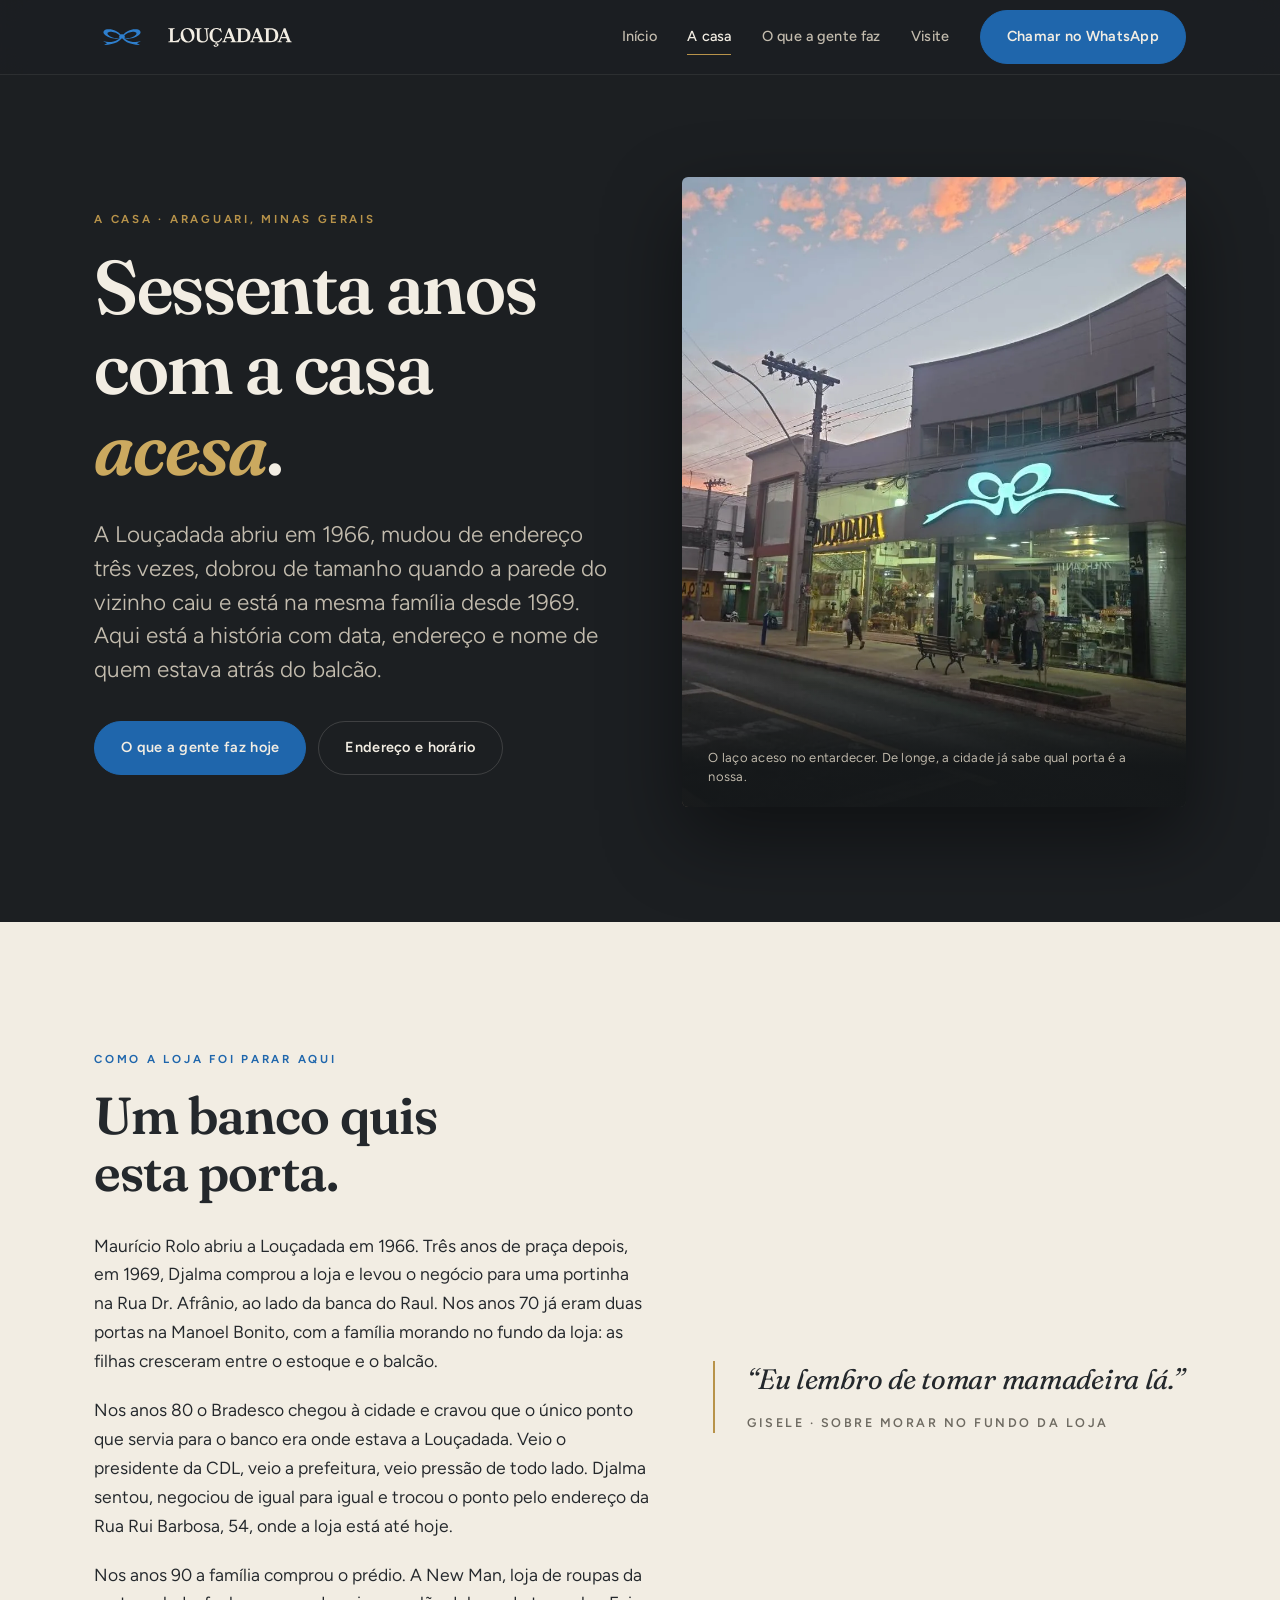
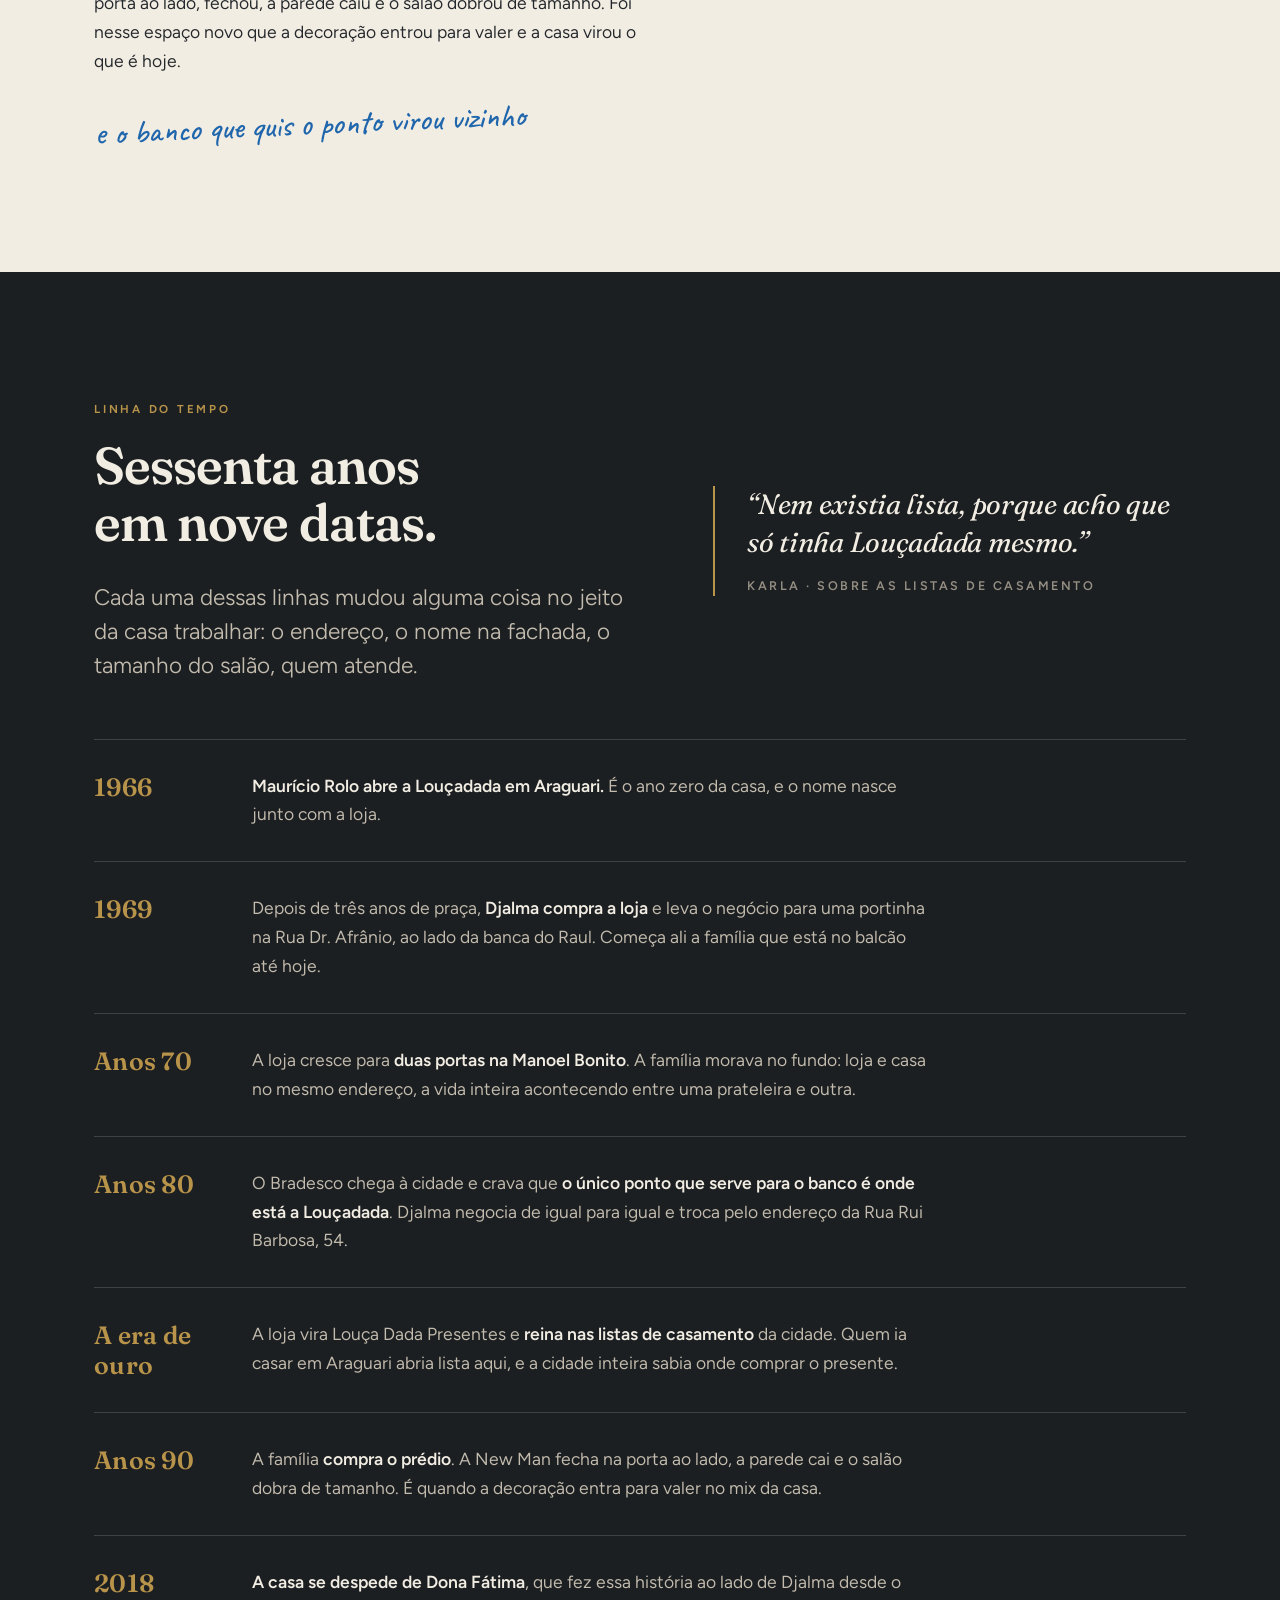
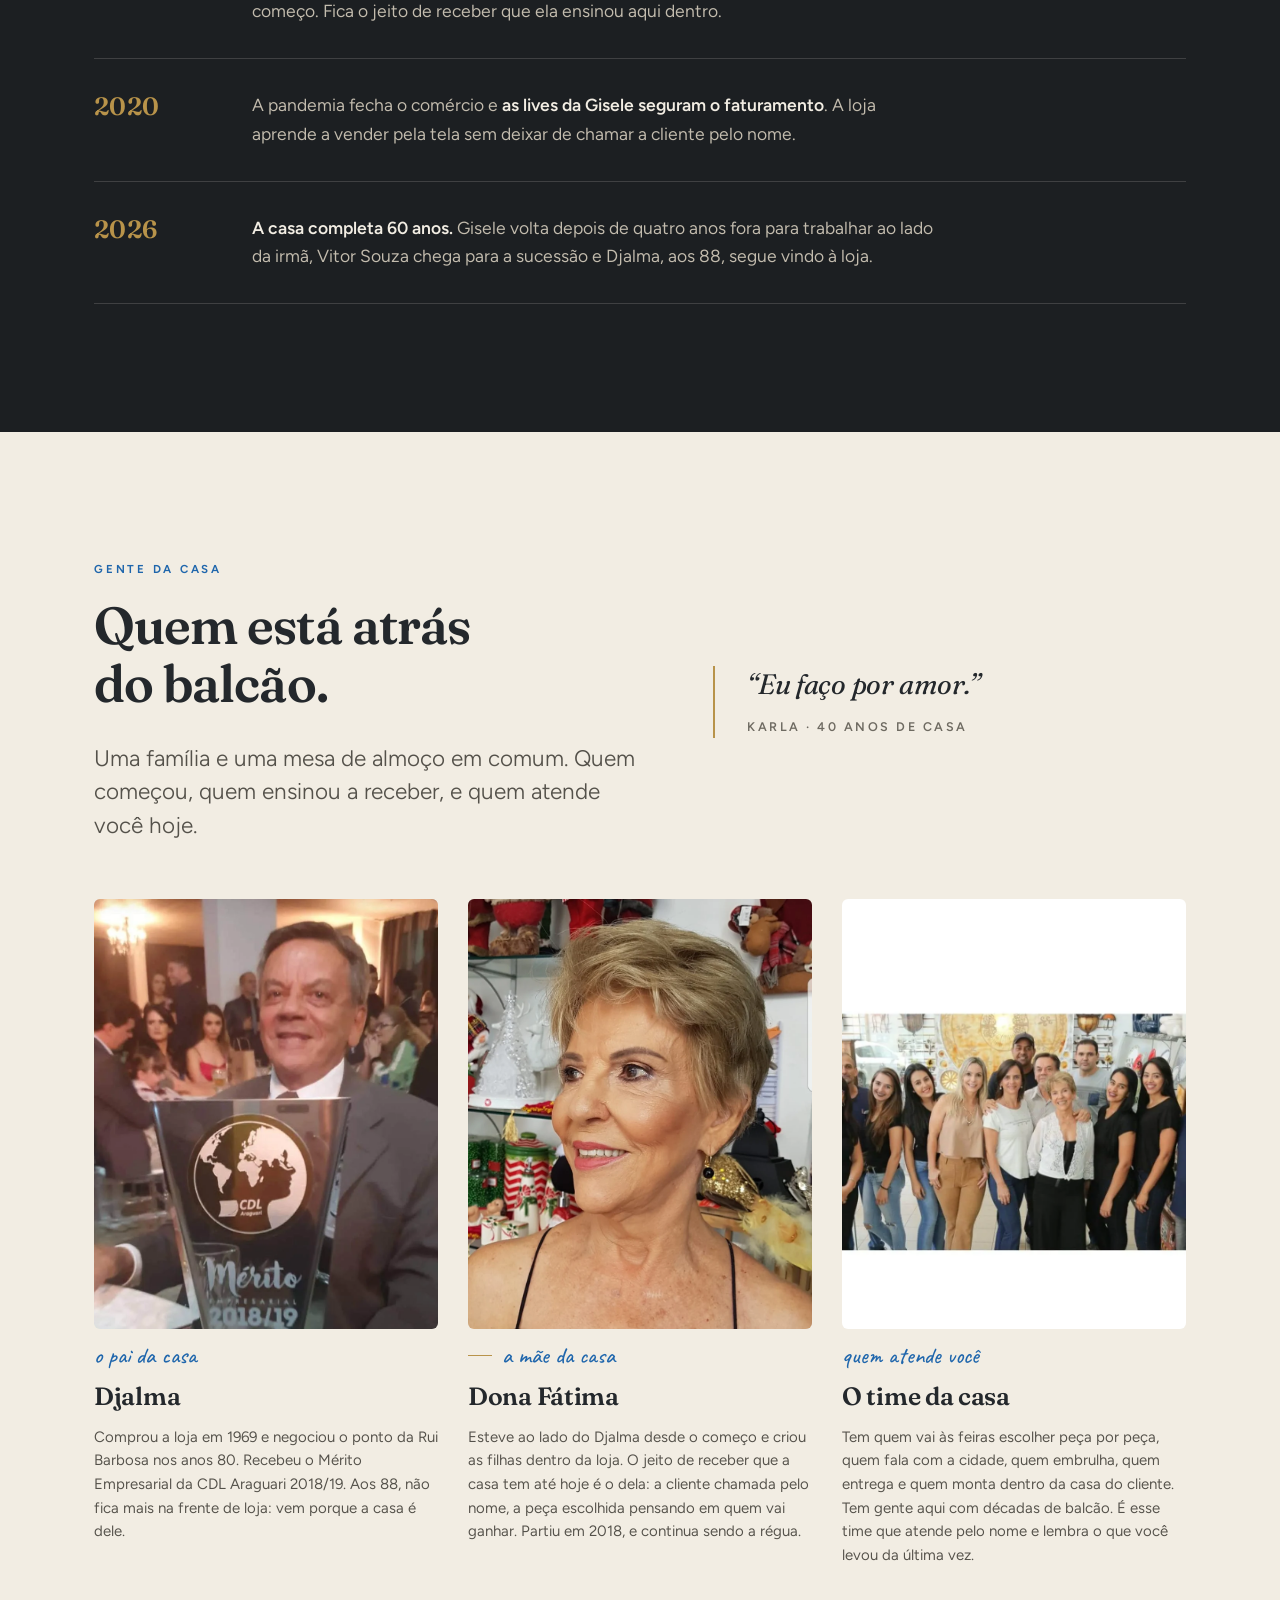
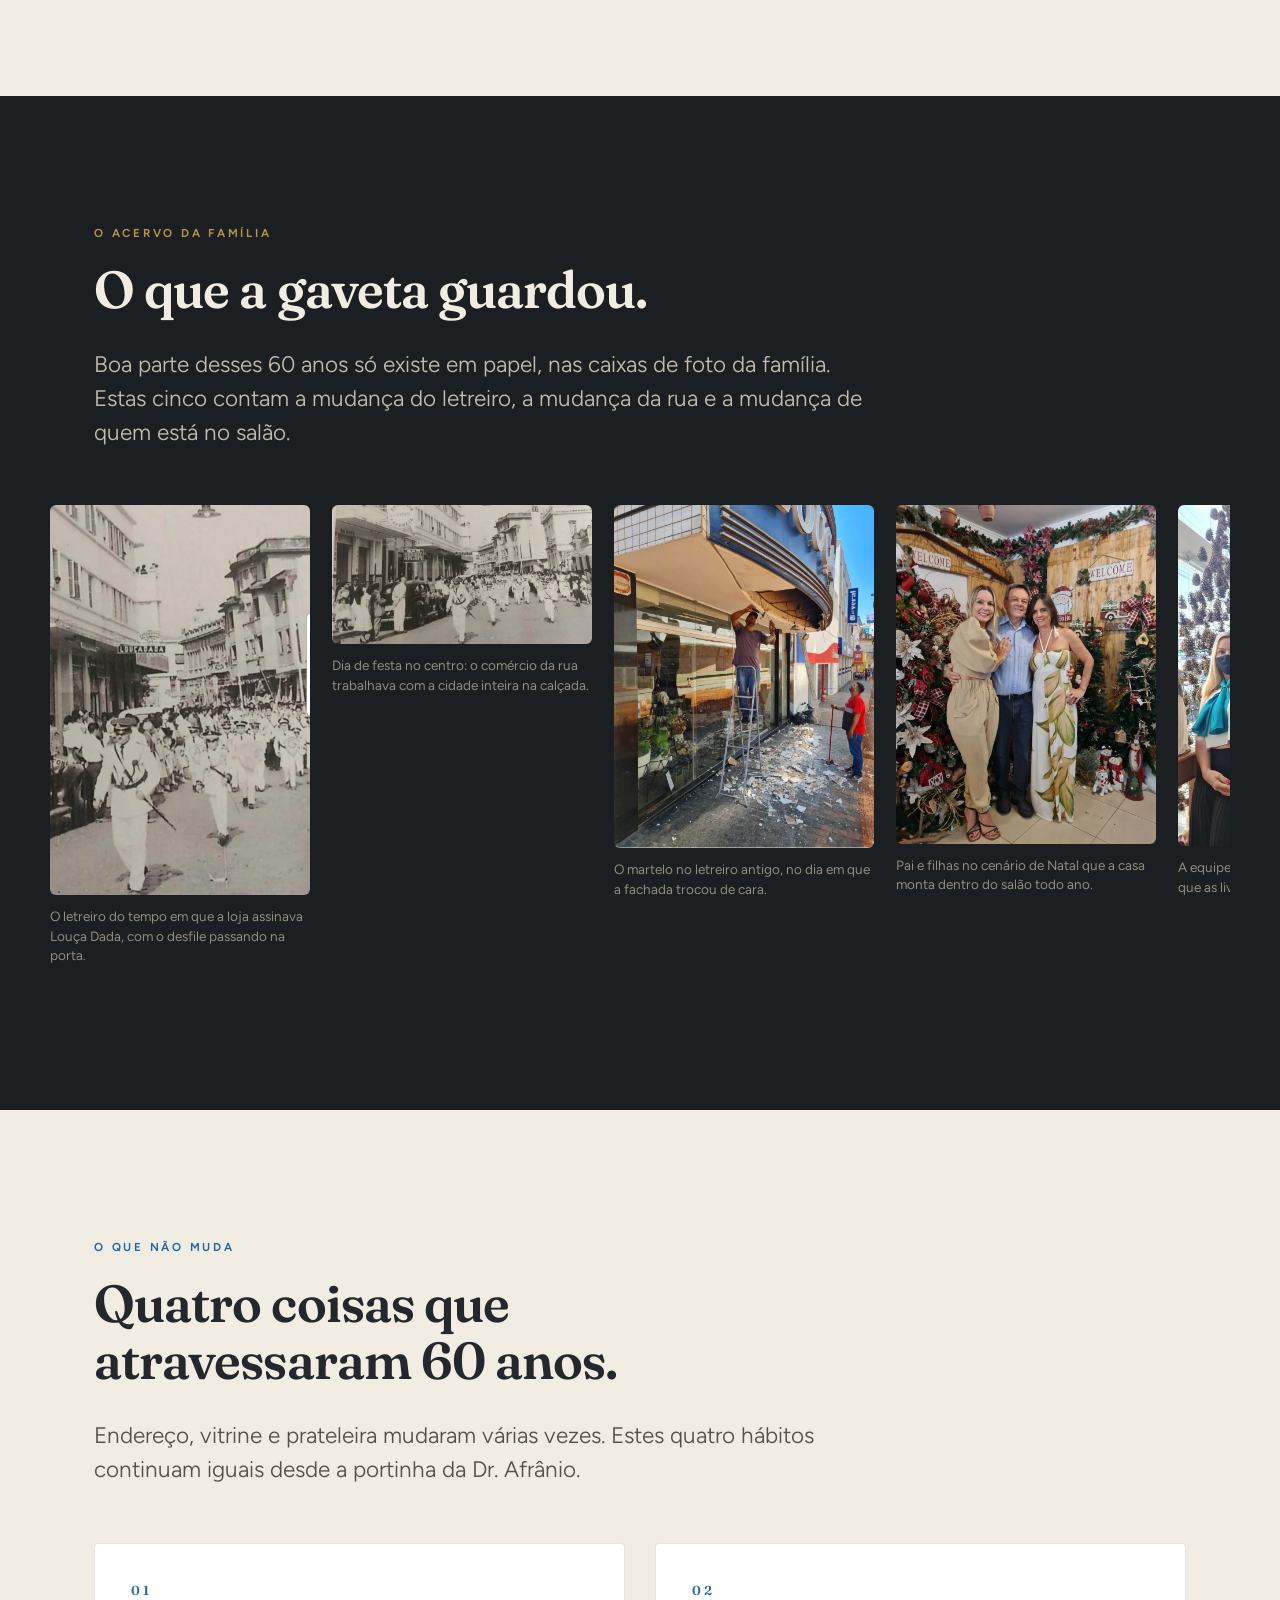
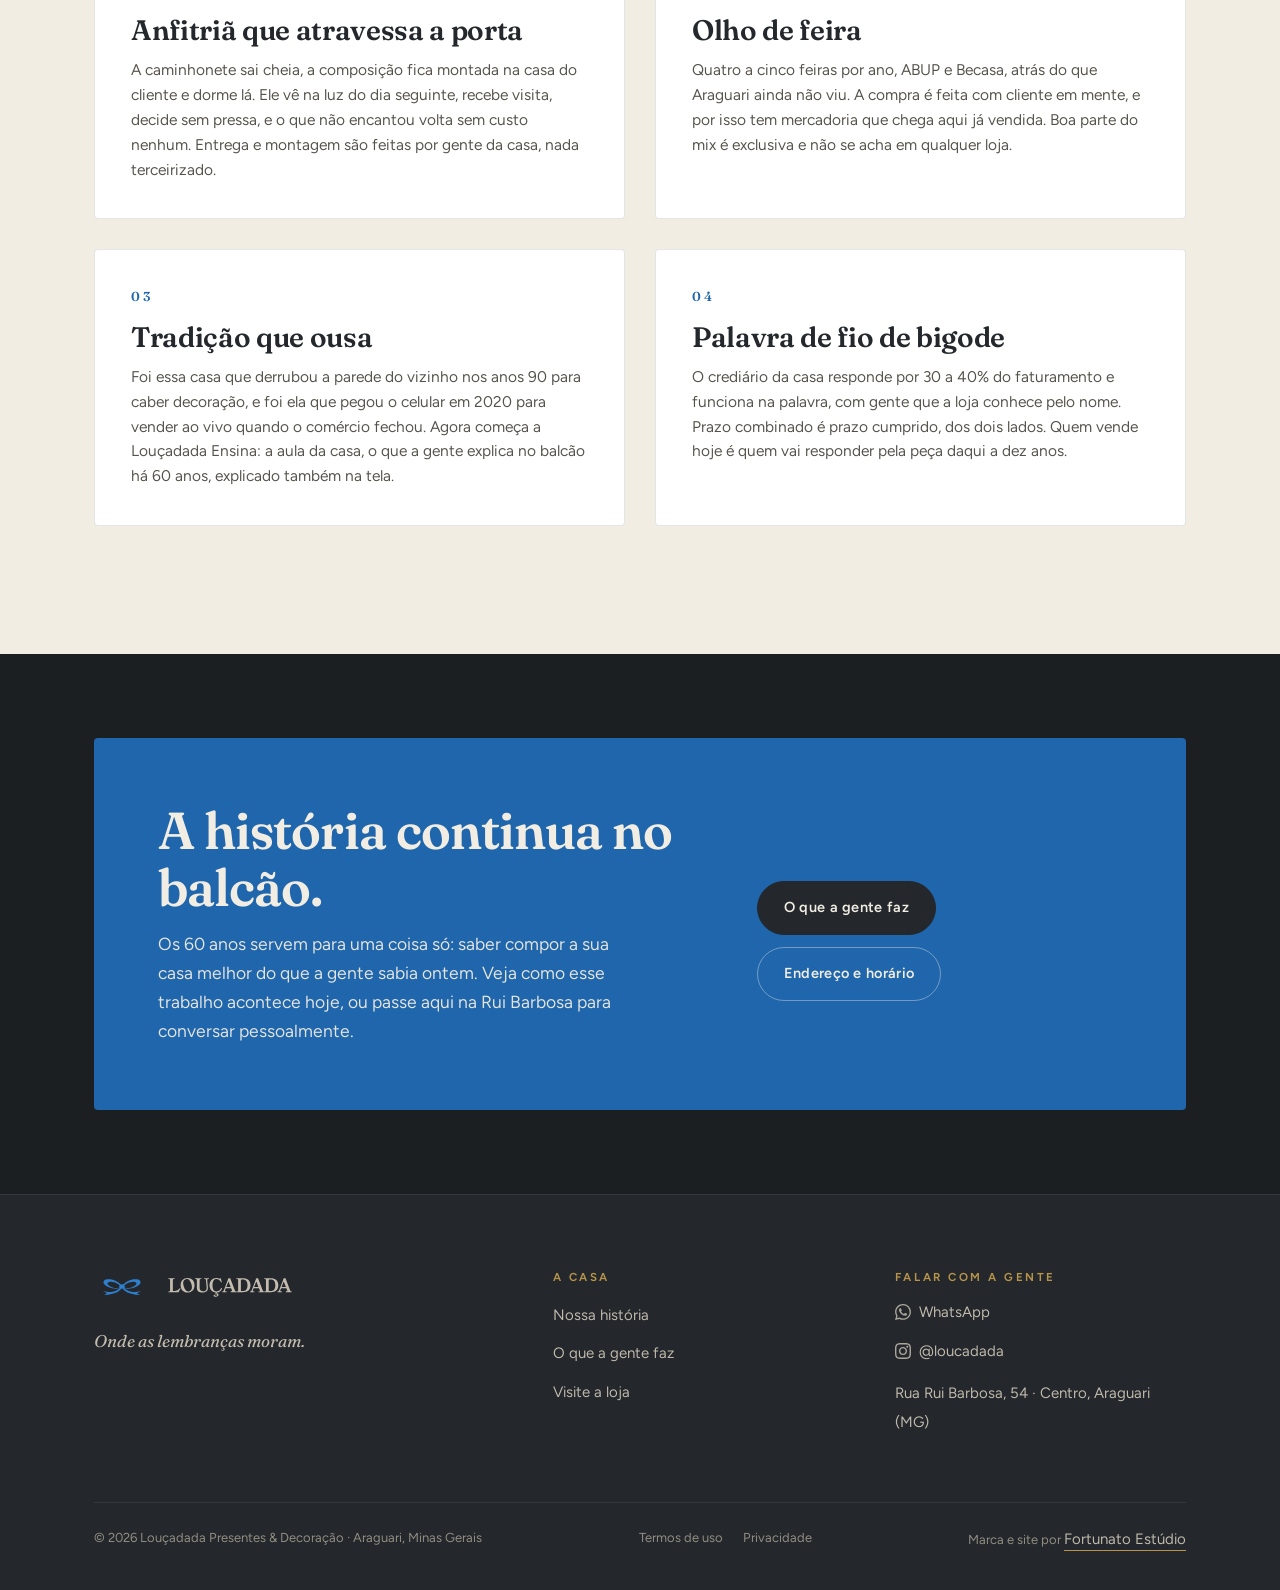
==== commit 57bda0e3: "Louçadada: fonte com caminho relativo e publicação no GitHub Pages O @font-face apontava para /asset" ====
--- a/a-casa/index.html
+++ b/a-casa/index.html
@@ -27,7 +27,7 @@
 
 <link rel="preload" href="/assets/fontes/figtree-latin-300_700-normal.woff2" as="font" type="font/woff2" crossorigin />
 <link rel="preload" href="/assets/fontes/fraunces-latin-400_700-normal.woff2" as="font" type="font/woff2" crossorigin />
-<link rel="stylesheet" href="/assets/fontes/fontes.css?v=3" />
+<link rel="stylesheet" href="/assets/fontes/fontes.css?v=4" />
 <link rel="stylesheet" href="/assets/css/site.css?v=8" />
 
 <script type="application/ld+json">
--- a/assets/fontes/fontes.css
+++ b/assets/fontes/fontes.css
@@ -10,7 +10,7 @@
   font-style: normal;
   font-weight: 500;
   font-display: swap;
-  src: url(/assets/fontes/caveat-latin-ext-500-normal.woff2) format('woff2');
+  src: url(caveat-latin-ext-500-normal.woff2) format('woff2');
   unicode-range: U+0100-02BA, U+02BD-02C5, U+02C7-02CC, U+02CE-02D7, U+02DD-02FF, U+0304, U+0308, U+0329, U+1D00-1DBF, U+1E00-1E9F, U+1EF2-1EFF, U+2020, U+20A0-20AB, U+20AD-20C0, U+2113, U+2C60-2C7F, U+A720-A7FF;
   }
 
@@ -20,7 +20,7 @@
   font-style: normal;
   font-weight: 500;
   font-display: swap;
-  src: url(/assets/fontes/caveat-latin-500-normal.woff2) format('woff2');
+  src: url(caveat-latin-500-normal.woff2) format('woff2');
   unicode-range: U+0000-00FF, U+0131, U+0152-0153, U+02BB-02BC, U+02C6, U+02DA, U+02DC, U+0304, U+0308, U+0329, U+2000-206F, U+20AC, U+2122, U+2191, U+2193, U+2212, U+2215, U+FEFF, U+FFFD;
   }
 
@@ -30,7 +30,7 @@
   font-style: normal;
   font-weight: 300 700;
   font-display: swap;
-  src: url(/assets/fontes/figtree-latin-ext-300_700-normal.woff2) format('woff2');
+  src: url(figtree-latin-ext-300_700-normal.woff2) format('woff2');
   unicode-range: U+0100-02BA, U+02BD-02C5, U+02C7-02CC, U+02CE-02D7, U+02DD-02FF, U+0304, U+0308, U+0329, U+1D00-1DBF, U+1E00-1E9F, U+1EF2-1EFF, U+2020, U+20A0-20AB, U+20AD-20C0, U+2113, U+2C60-2C7F, U+A720-A7FF;
   }
 
@@ -40,7 +40,7 @@
   font-style: normal;
   font-weight: 300 700;
   font-display: swap;
-  src: url(/assets/fontes/figtree-latin-300_700-normal.woff2) format('woff2');
+  src: url(figtree-latin-300_700-normal.woff2) format('woff2');
   unicode-range: U+0000-00FF, U+0131, U+0152-0153, U+02BB-02BC, U+02C6, U+02DA, U+02DC, U+0304, U+0308, U+0329, U+2000-206F, U+20AC, U+2122, U+2191, U+2193, U+2212, U+2215, U+FEFF, U+FFFD;
   }
 
@@ -50,7 +50,7 @@
   font-style: italic;
   font-weight: 400 700;
   font-display: swap;
-  src: url(/assets/fontes/fraunces-latin-ext-400_700-italic.woff2) format('woff2');
+  src: url(fraunces-latin-ext-400_700-italic.woff2) format('woff2');
   unicode-range: U+0100-02BA, U+02BD-02C5, U+02C7-02CC, U+02CE-02D7, U+02DD-02FF, U+0304, U+0308, U+0329, U+1D00-1DBF, U+1E00-1E9F, U+1EF2-1EFF, U+2020, U+20A0-20AB, U+20AD-20C0, U+2113, U+2C60-2C7F, U+A720-A7FF;
   }
 
@@ -60,7 +60,7 @@
   font-style: italic;
   font-weight: 400 700;
   font-display: swap;
-  src: url(/assets/fontes/fraunces-latin-400_700-italic.woff2) format('woff2');
+  src: url(fraunces-latin-400_700-italic.woff2) format('woff2');
   unicode-range: U+0000-00FF, U+0131, U+0152-0153, U+02BB-02BC, U+02C6, U+02DA, U+02DC, U+0304, U+0308, U+0329, U+2000-206F, U+20AC, U+2122, U+2191, U+2193, U+2212, U+2215, U+FEFF, U+FFFD;
   }
 
@@ -70,7 +70,7 @@
   font-style: normal;
   font-weight: 400 700;
   font-display: swap;
-  src: url(/assets/fontes/fraunces-latin-ext-400_700-normal.woff2) format('woff2');
+  src: url(fraunces-latin-ext-400_700-normal.woff2) format('woff2');
   unicode-range: U+0100-02BA, U+02BD-02C5, U+02C7-02CC, U+02CE-02D7, U+02DD-02FF, U+0304, U+0308, U+0329, U+1D00-1DBF, U+1E00-1E9F, U+1EF2-1EFF, U+2020, U+20A0-20AB, U+20AD-20C0, U+2113, U+2C60-2C7F, U+A720-A7FF;
   }
 
@@ -80,6 +80,6 @@
   font-style: normal;
   font-weight: 400 700;
   font-display: swap;
-  src: url(/assets/fontes/fraunces-latin-400_700-normal.woff2) format('woff2');
+  src: url(fraunces-latin-400_700-normal.woff2) format('woff2');
   unicode-range: U+0000-00FF, U+0131, U+0152-0153, U+02BB-02BC, U+02C6, U+02DA, U+02DC, U+0304, U+0308, U+0329, U+2000-206F, U+20AC, U+2122, U+2191, U+2193, U+2212, U+2215, U+FEFF, U+FFFD;
   }
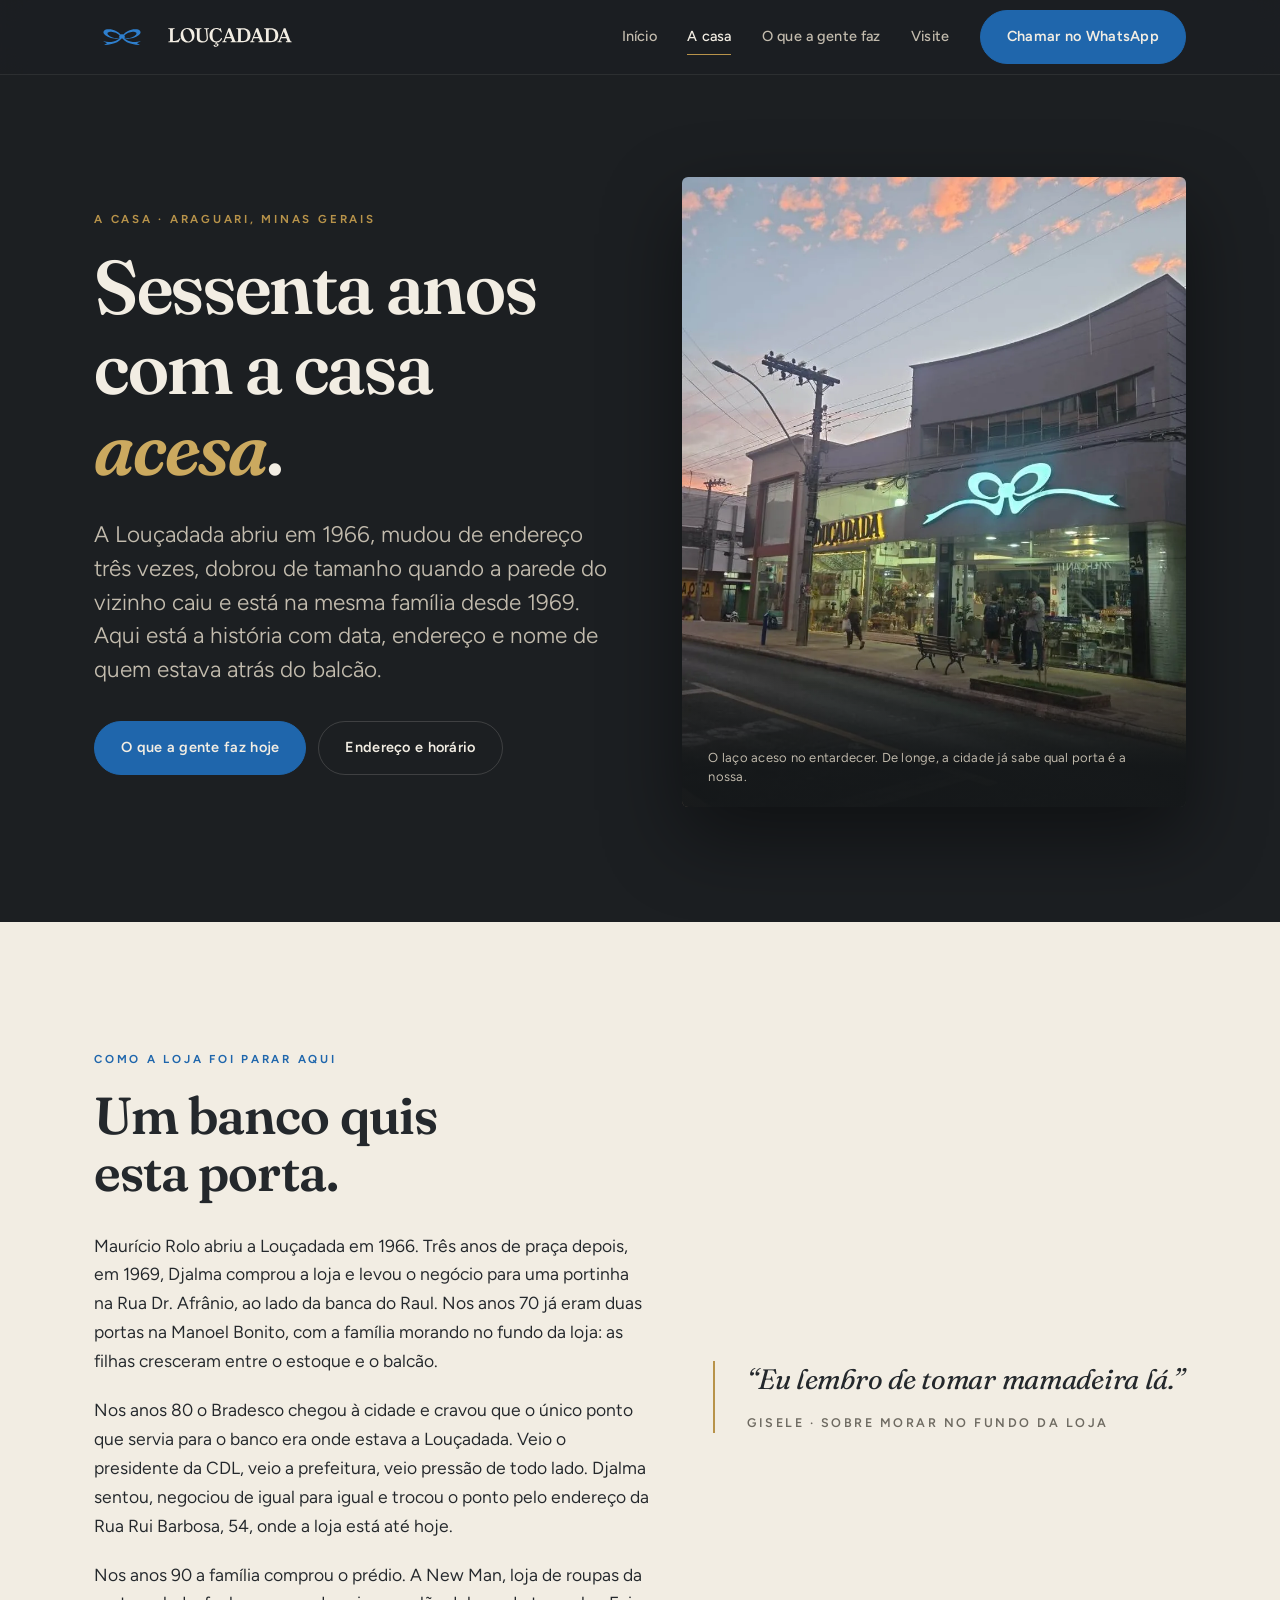
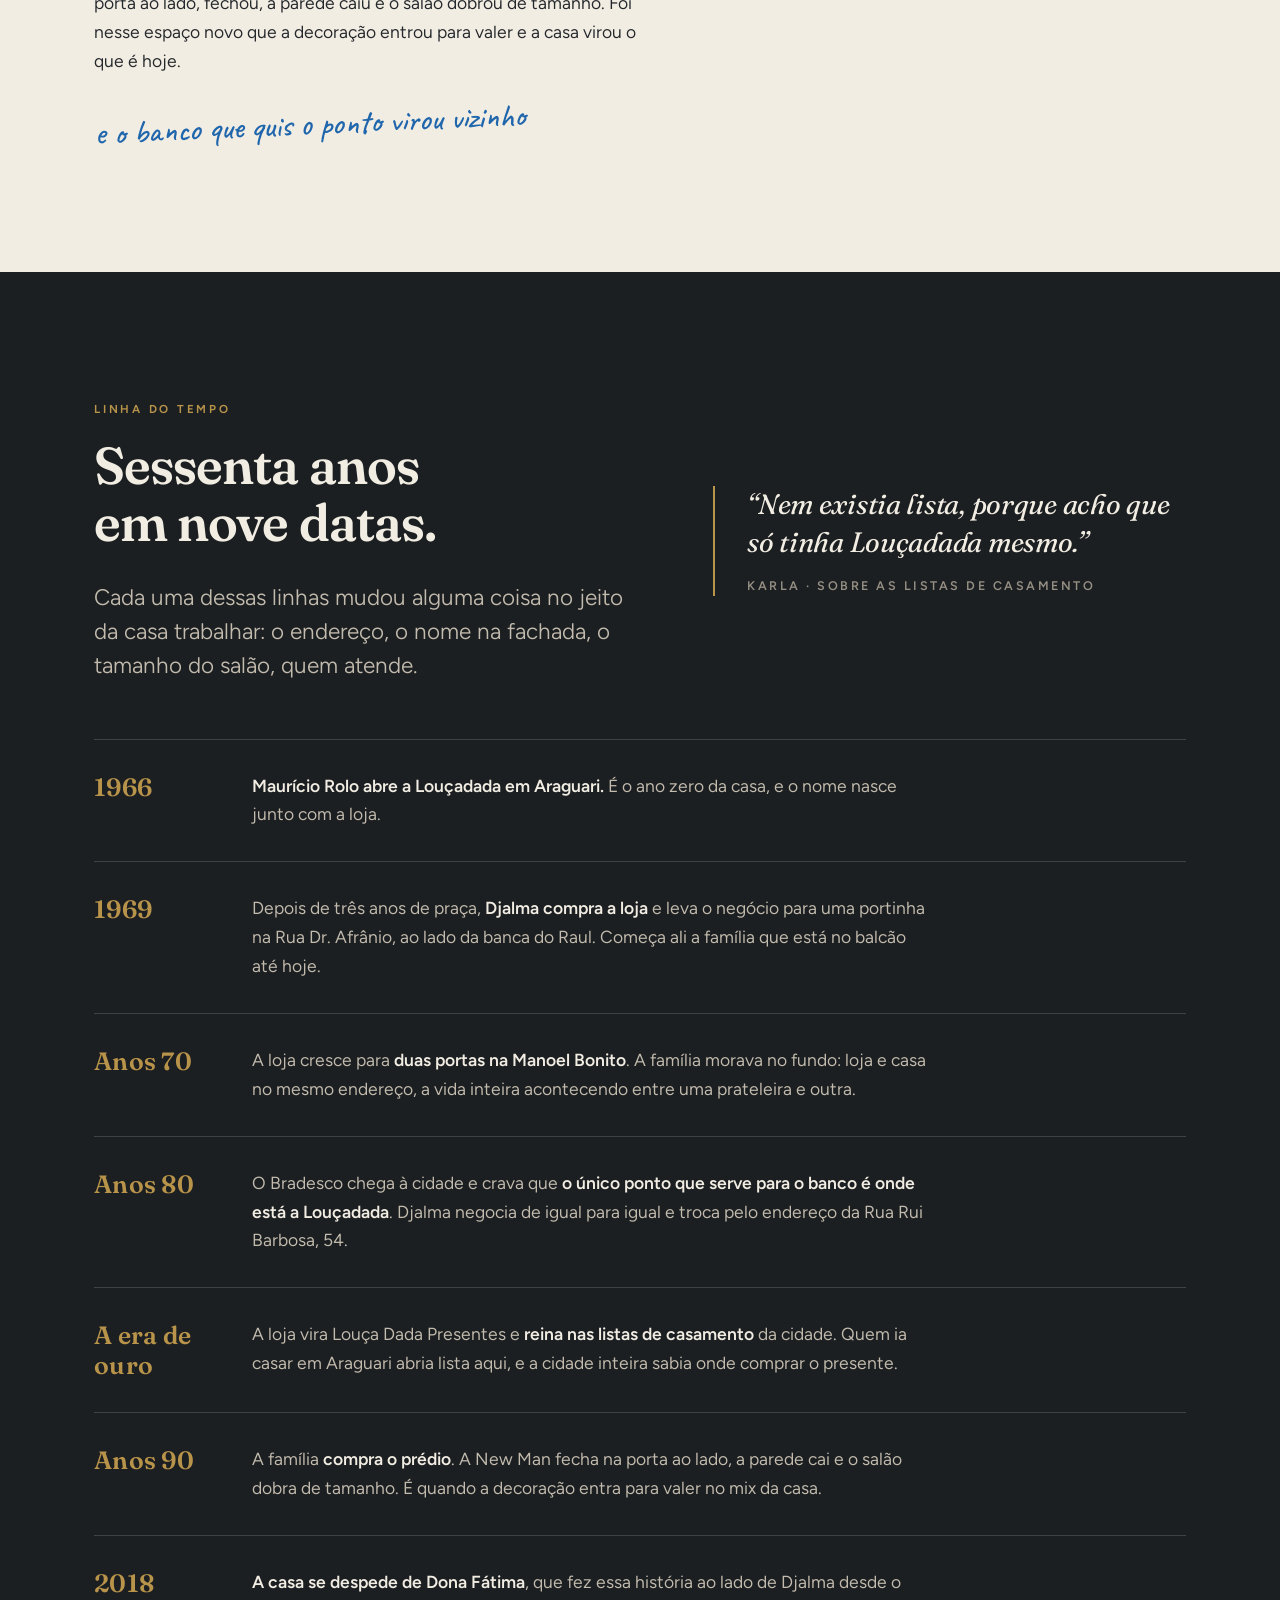
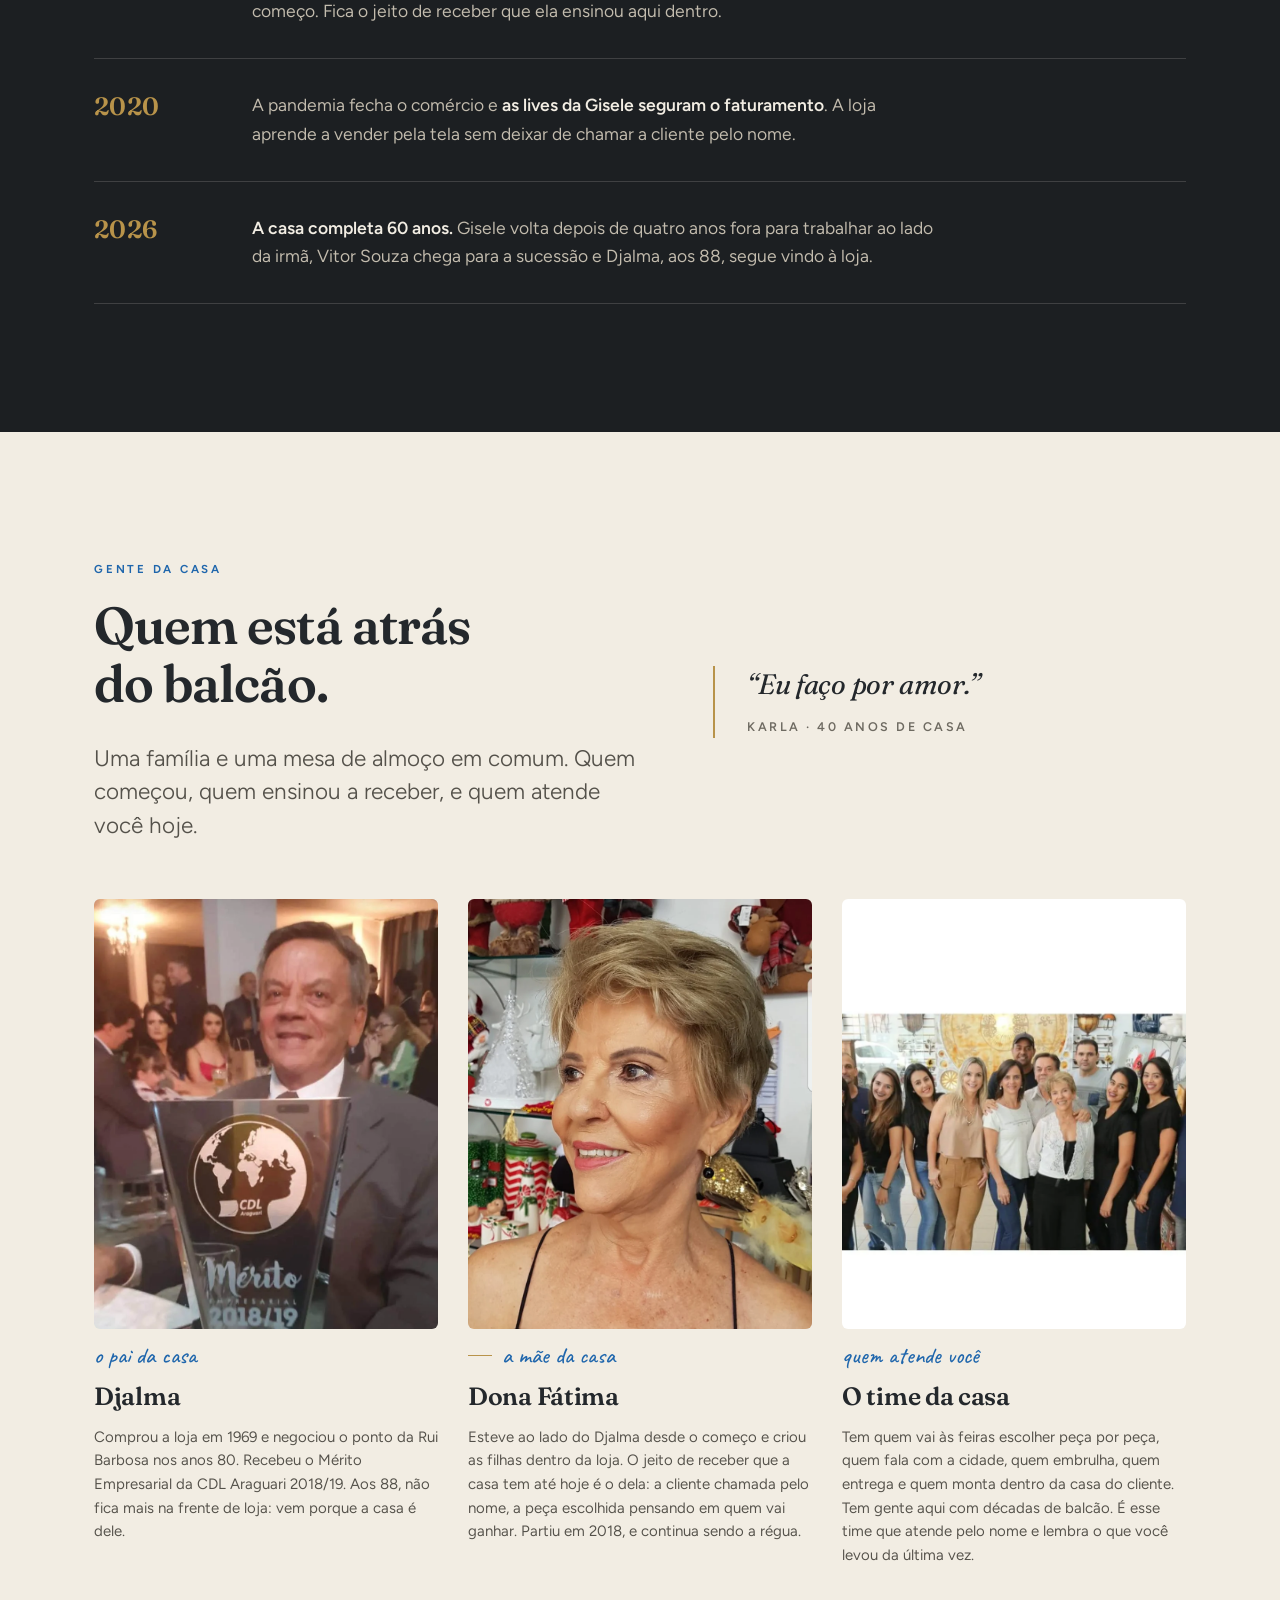
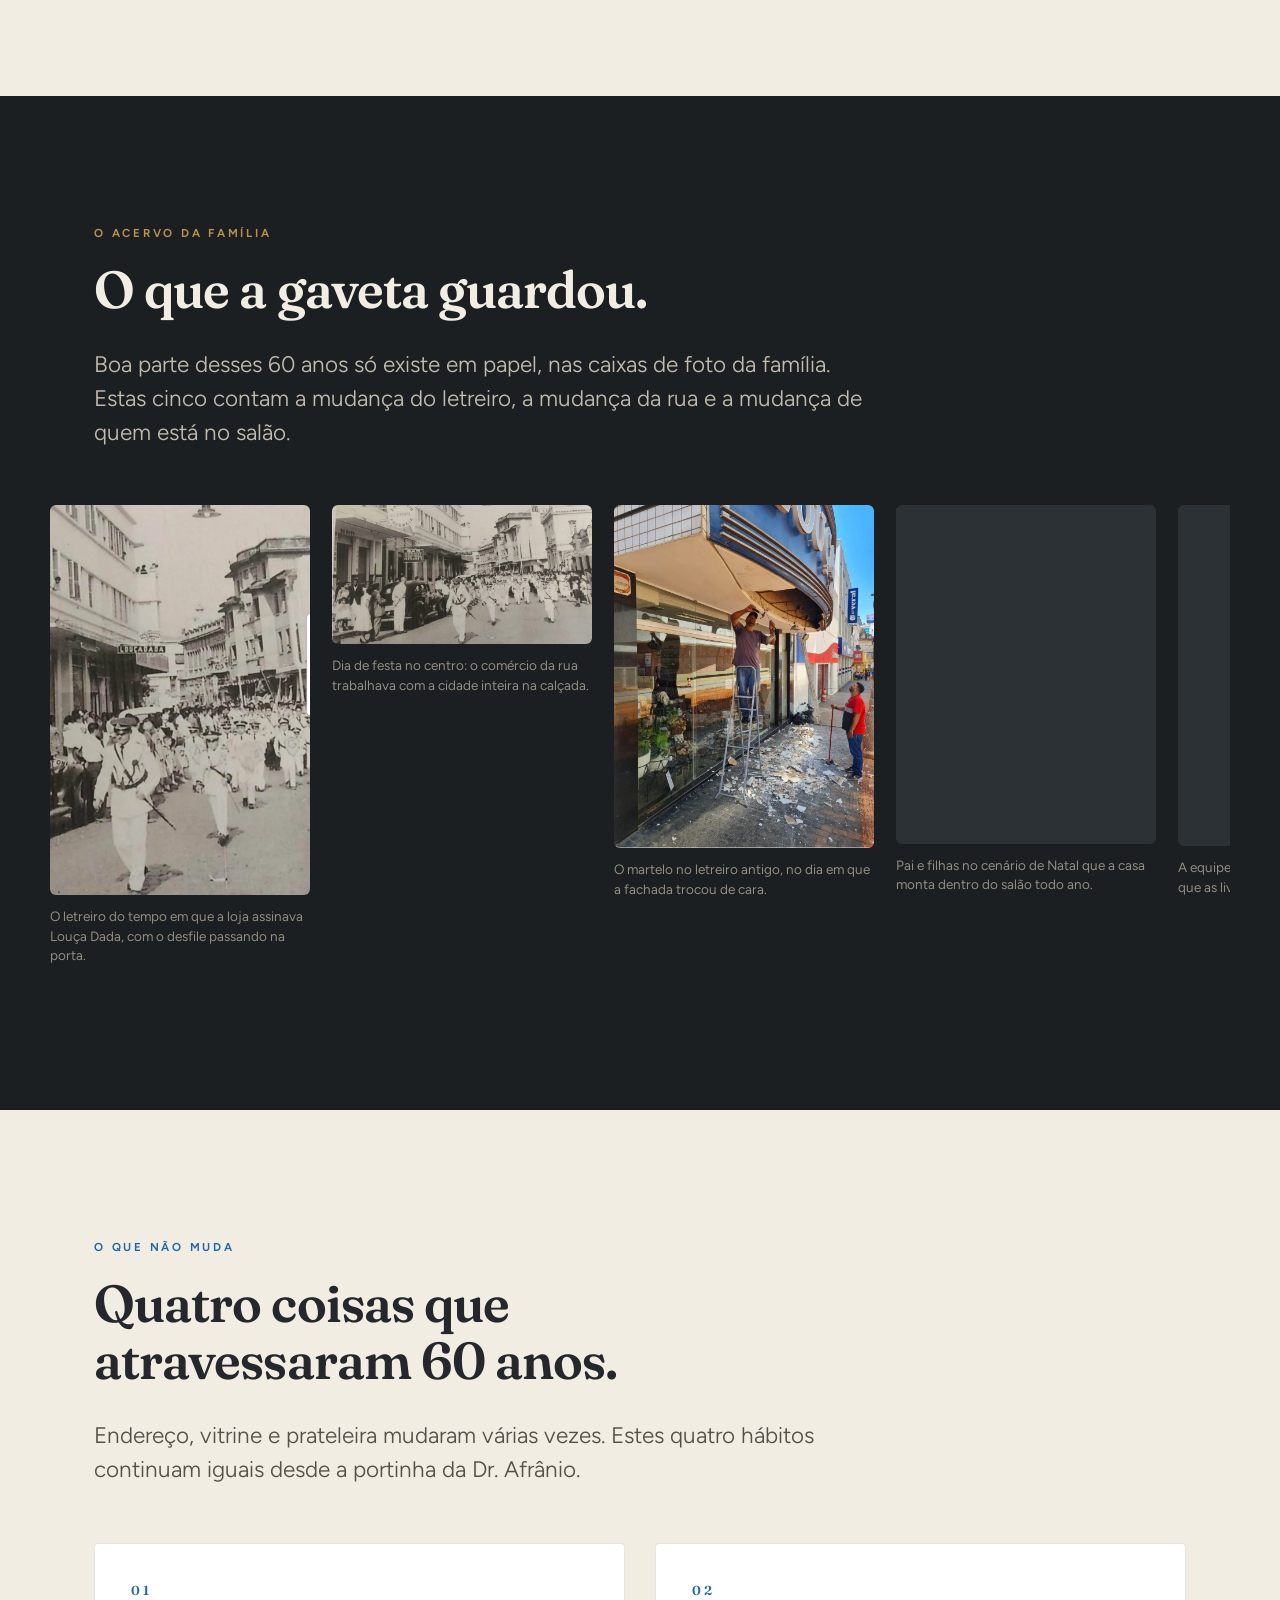
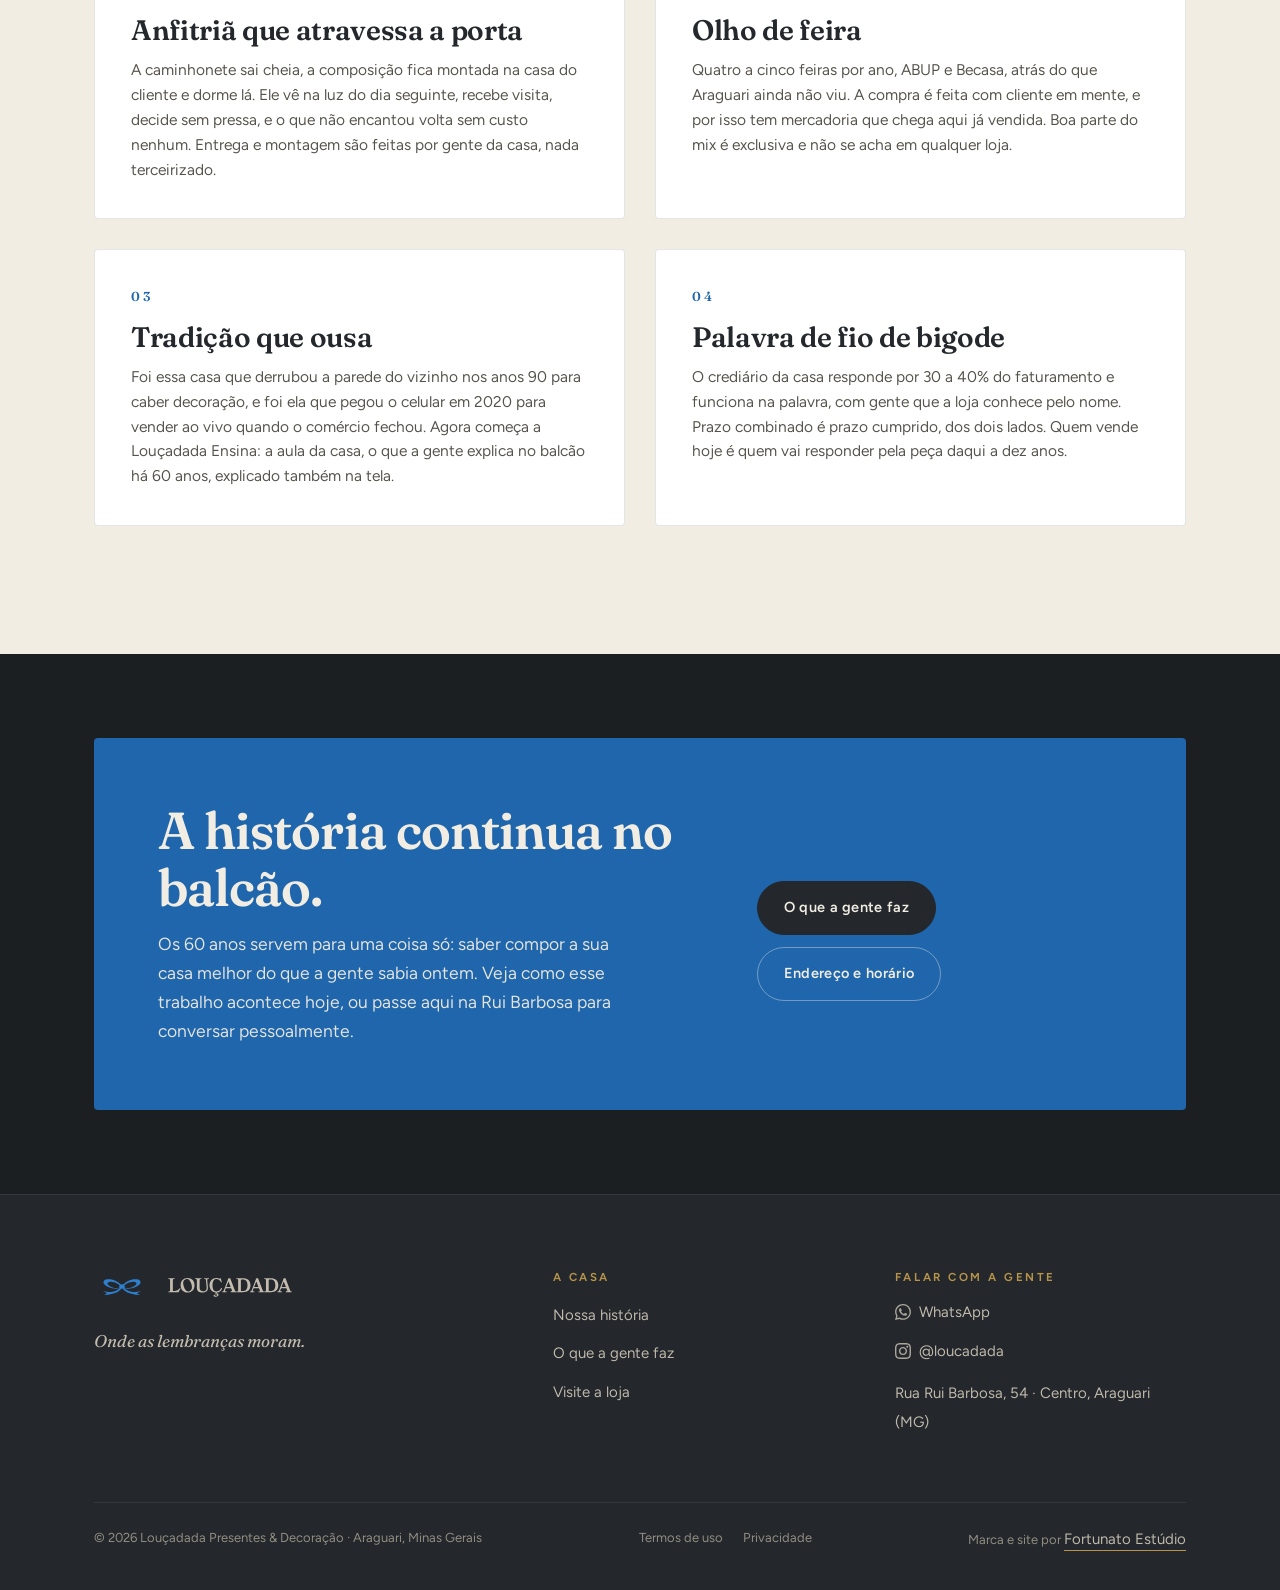
==== commit a0cf890a: "Louçadada: fora as peças de manifesto da home Os quatro cartões eram frase de rede social, que funci" ====
--- a/a-casa/index.html
+++ b/a-casa/index.html
@@ -28,7 +28,7 @@
 <link rel="preload" href="/assets/fontes/figtree-latin-300_700-normal.woff2" as="font" type="font/woff2" crossorigin />
 <link rel="preload" href="/assets/fontes/fraunces-latin-400_700-normal.woff2" as="font" type="font/woff2" crossorigin />
 <link rel="stylesheet" href="/assets/fontes/fontes.css?v=4" />
-<link rel="stylesheet" href="/assets/css/site.css?v=8" />
+<link rel="stylesheet" href="/assets/css/site.css?v=9" />
 
 <script type="application/ld+json">
 {
@@ -501,6 +501,6 @@
   </div>
 </footer>
 
-<script src="/assets/js/site.js?v=8" defer></script>
+<script src="/assets/js/site.js?v=9" defer></script>
 </body>
 </html>
--- a/assets/css/site.css
+++ b/assets/css/site.css
@@ -555,30 +555,6 @@
 .trilho::-webkit-scrollbar-thumb{background:var(--linha);border-radius:99px}
 @media (max-width:640px){.trilho{grid-auto-columns:minmax(220px,78%)}}
 
-/* --- cartões de manifesto (as peças da marca, em texto de verdade) ------- */
-.peca{
-  border-radius:var(--raio);
-  padding:clamp(28px,3.4vw,42px);
-  display:flex;flex-direction:column;justify-content:space-between;
-  min-height:clamp(240px,26vw,320px);
-  font-family:var(--serifa);
-  font-size:clamp(16.5px,1.5vw,20.5px);
-  line-height:1.38;
-  letter-spacing:-.01em;
-}
-.peca p + p{margin-top:.8em}
-.peca em{font-style:italic}
-.peca__assinatura{
-  font-family:var(--sans);font-size:10.5px;letter-spacing:.24em;
-  text-transform:uppercase;font-weight:650;opacity:.62;
-  display:flex;align-items:center;gap:10px;margin-top:28px;
-}
-.peca__assinatura svg{width:26px;flex:none;opacity:.9}
-.peca--grafite{background:var(--grafite);color:var(--porcelana)}
-.peca--porcelana{background:var(--porcelana);color:var(--grafite)}
-.peca--azul{background:var(--azul);color:var(--porcelana)}
-.peca--latao{background:var(--latao);color:var(--grafite)}
-
 /* --- gente da casa ------------------------------------------------------ */
 .gente{display:flex;flex-direction:column;gap:14px}
 .gente img{
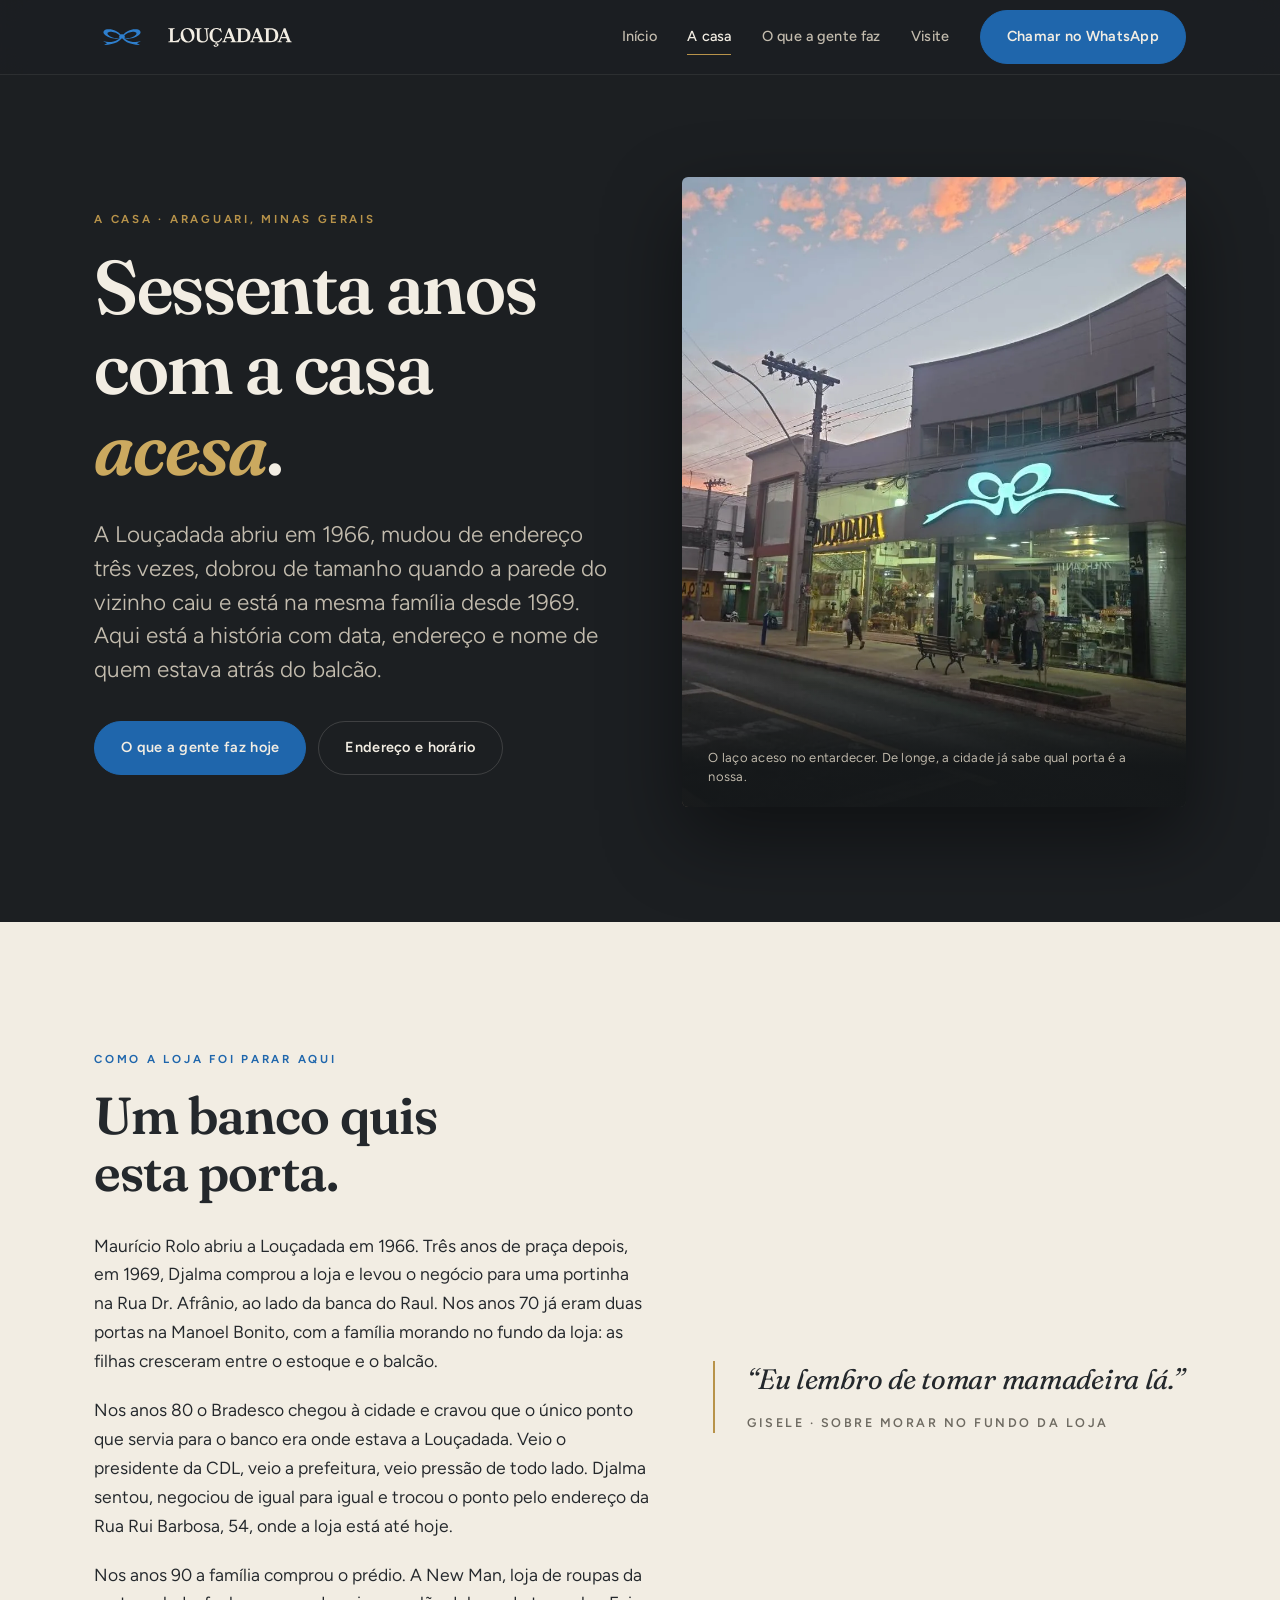
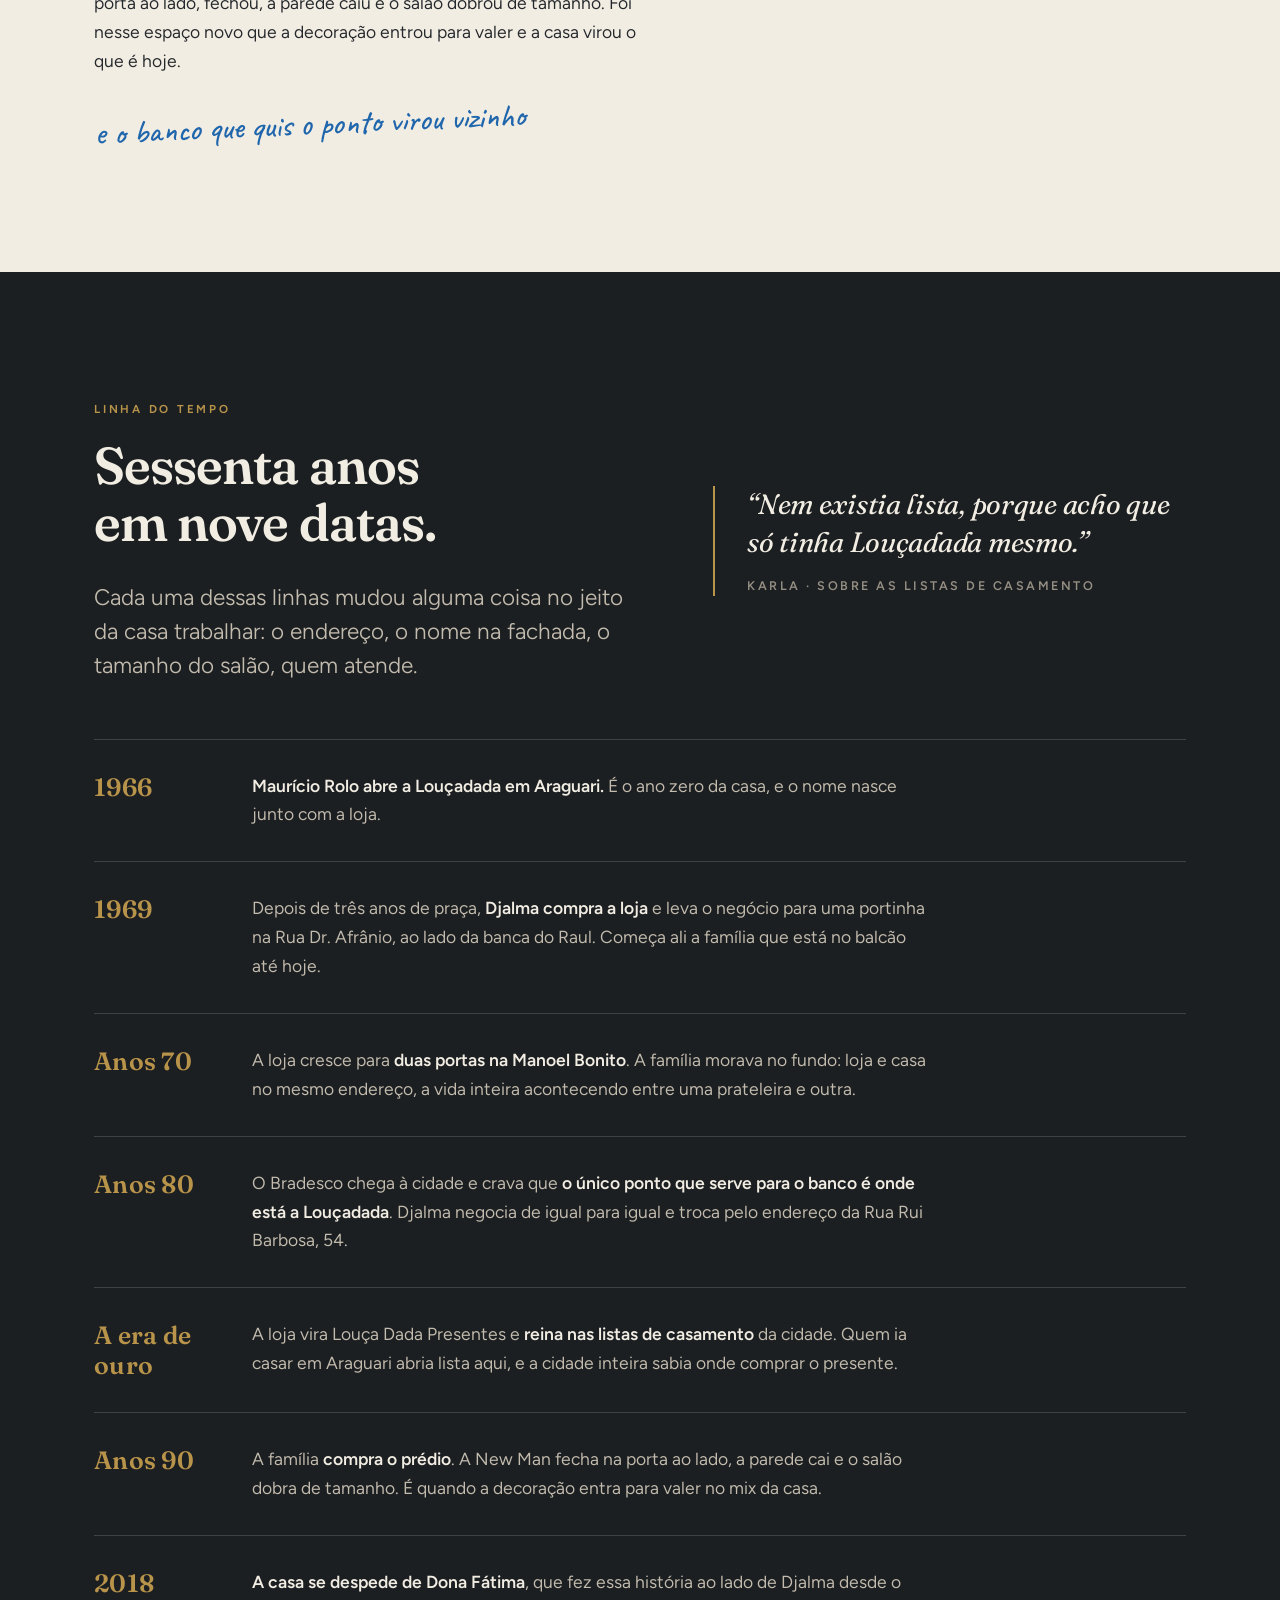
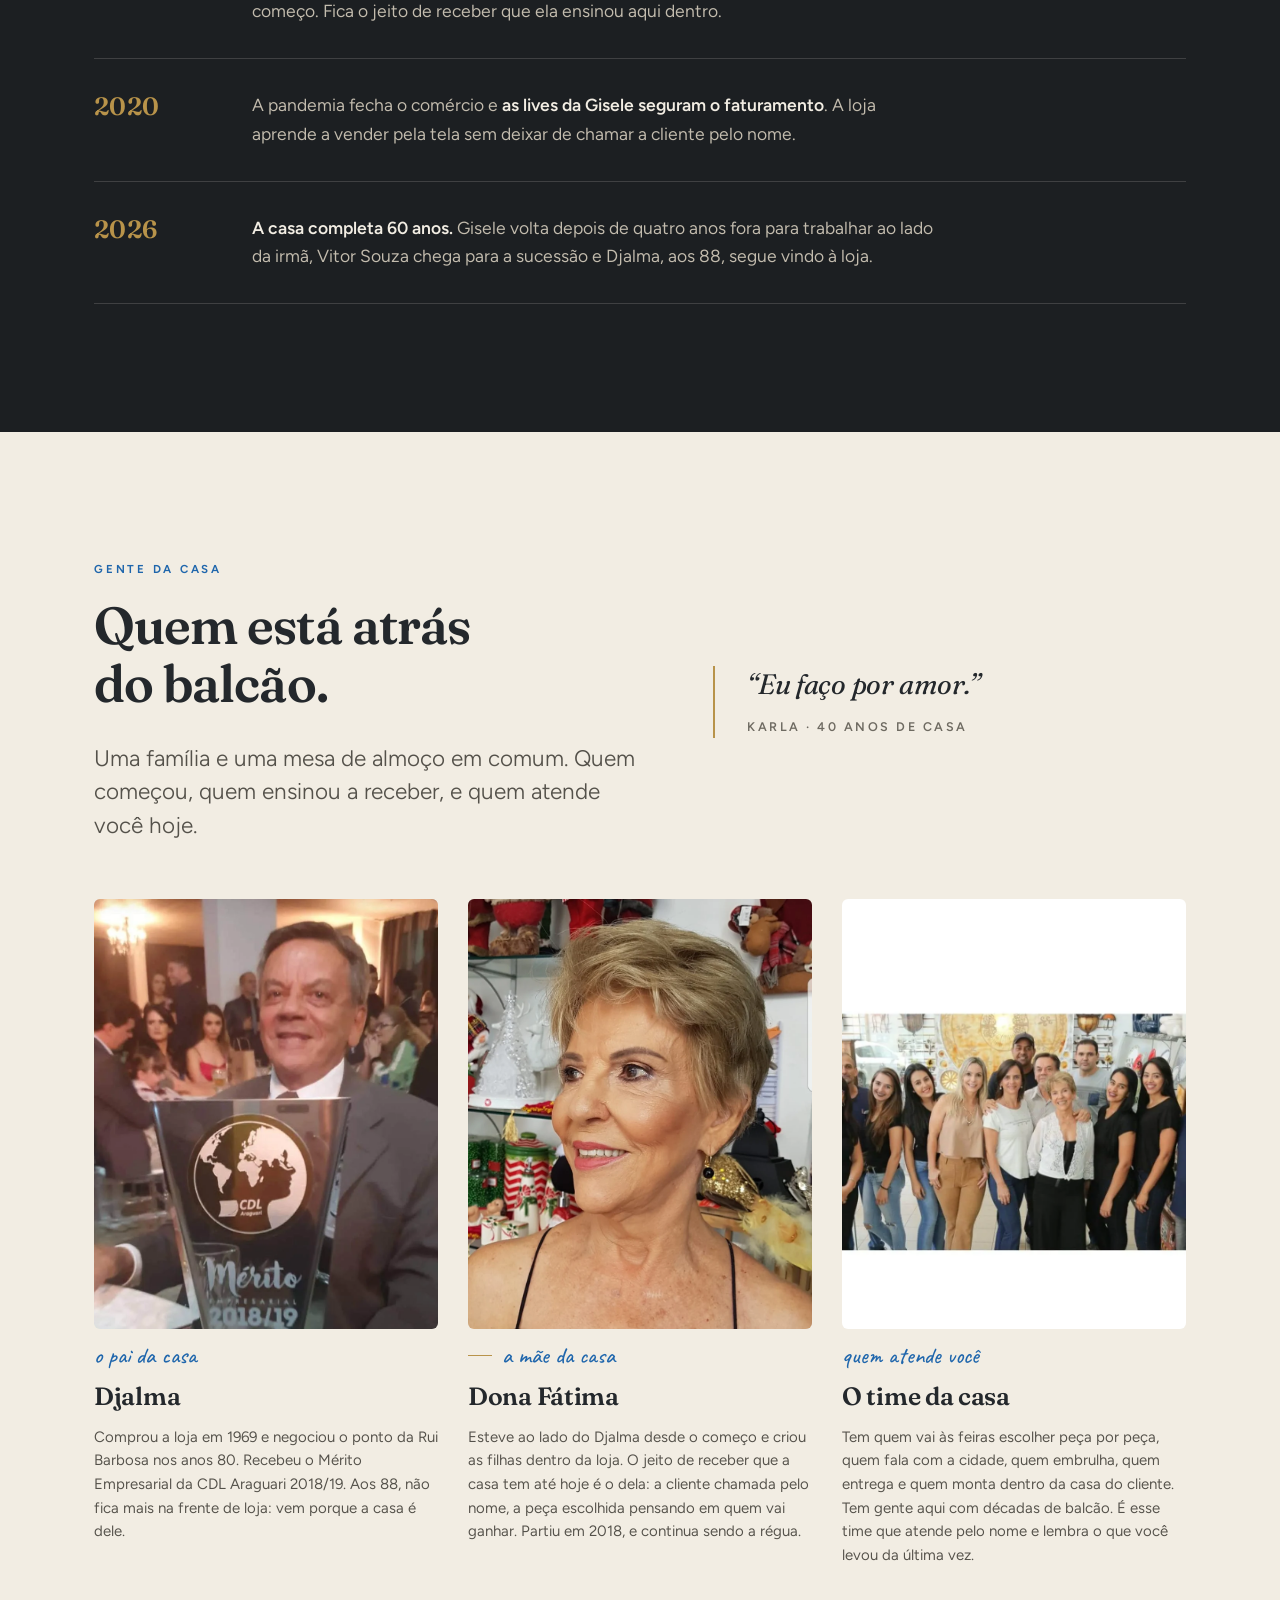
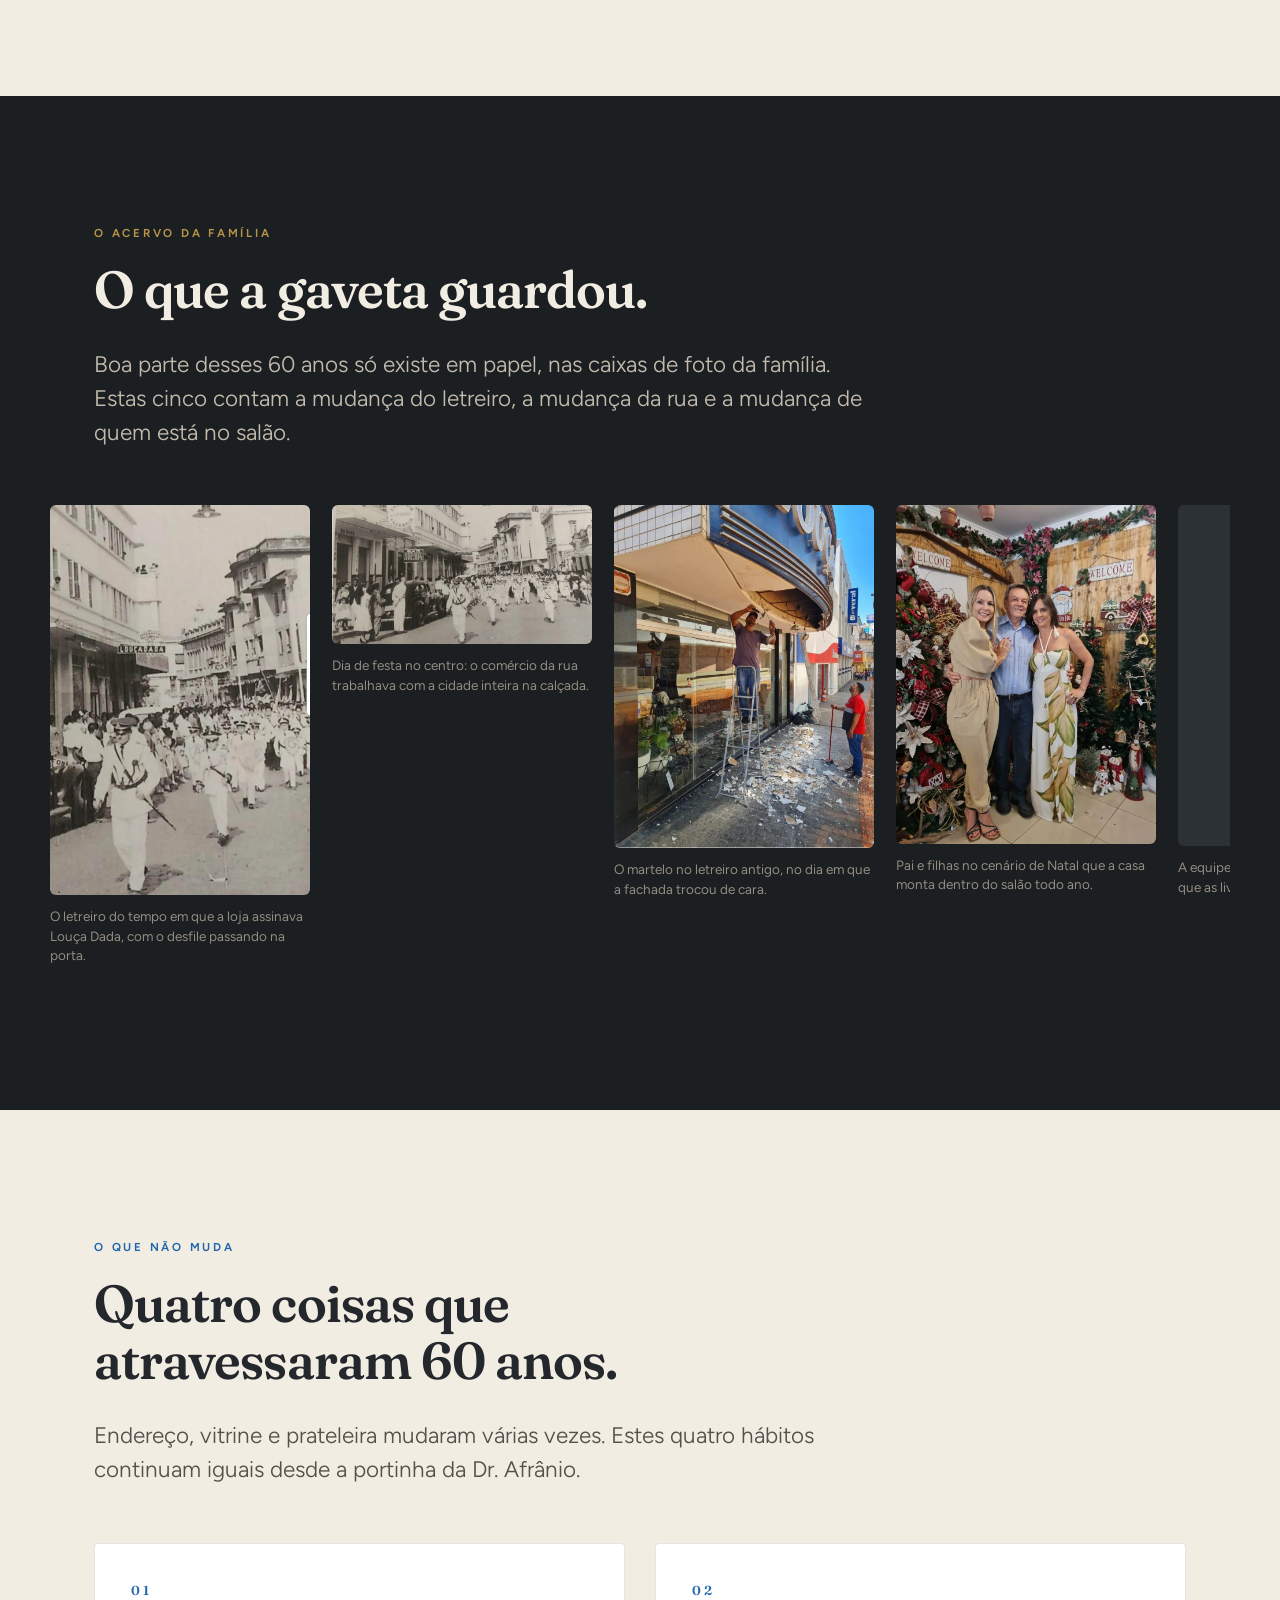
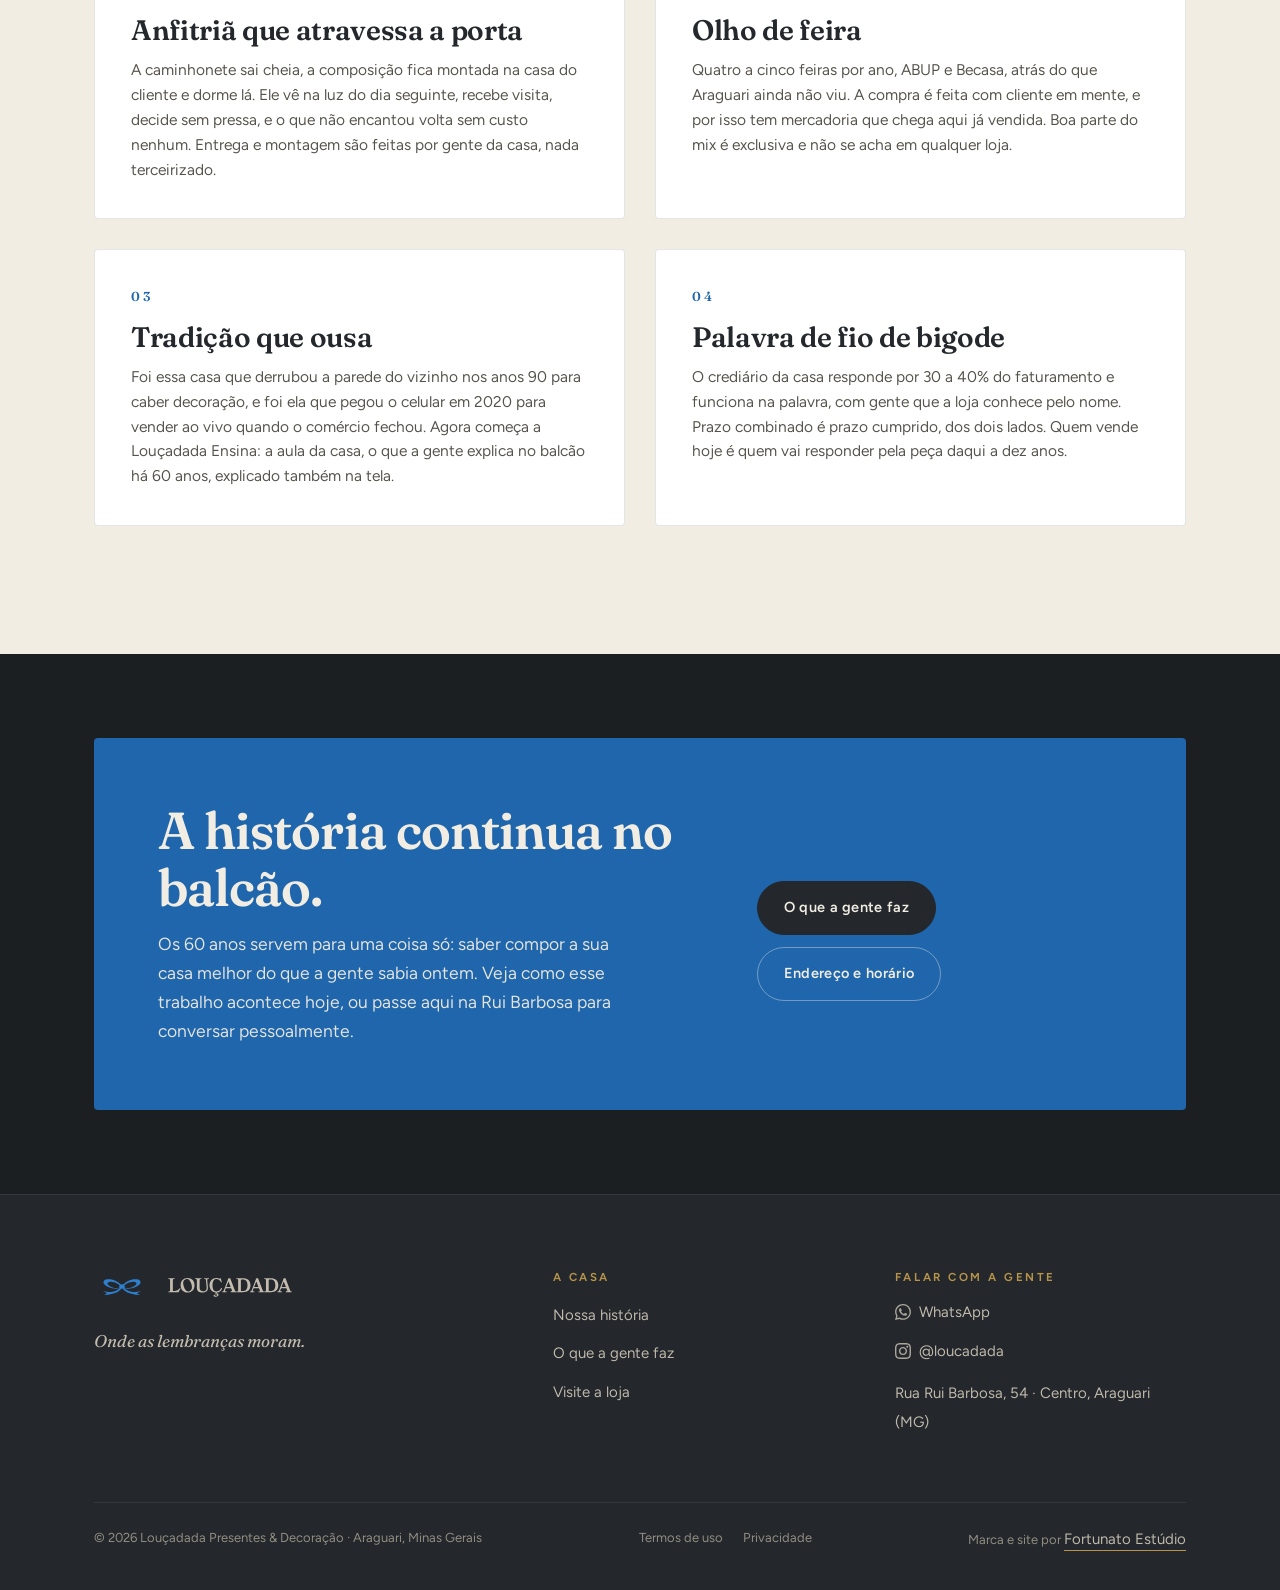
==== commit b87888e4: "Louçadada: cartão de link com a vitrine acesa O og.jpg era o logotipo centralizado no grafite. Corre" ====
--- a/a-casa/index.html
+++ b/a-casa/index.html
@@ -14,10 +14,13 @@
 <meta property="og:title" content="A casa · Louçadada, 60 anos em Araguari" />
 <meta property="og:description" content="Sessenta anos em nove datas: 1966, a portinha da Dr. Afrânio, o ponto que o banco quis, a parede que caiu e a gente que atende pelo nome até hoje." />
 <meta property="og:url" content="https://loucadada.com.br/a-casa/" />
-<meta property="og:image" content="https://loucadada.com.br/og.jpg" />
+<meta property="og:image" content="https://loucadada.com.br/og.jpg?v=2" />
+<meta property="og:image:type" content="image/jpeg" />
 <meta property="og:image:width" content="1200" />
 <meta property="og:image:height" content="630" />
+<meta property="og:image:alt" content="A vitrine da Louçadada acesa no fim da tarde, cheia de peças de Natal, ao lado do logotipo da loja" />
 <meta name="twitter:card" content="summary_large_image" />
+<meta name="twitter:image" content="https://loucadada.com.br/og.jpg?v=2" />
 
 <!-- Google Tag Manager: o snippet de cabeçalho entra aqui, com o ID real da
      conta. O par noscript vai logo depois da abertura do corpo. Ver README. -->
@@ -28,7 +31,7 @@
 <link rel="preload" href="/assets/fontes/figtree-latin-300_700-normal.woff2" as="font" type="font/woff2" crossorigin />
 <link rel="preload" href="/assets/fontes/fraunces-latin-400_700-normal.woff2" as="font" type="font/woff2" crossorigin />
 <link rel="stylesheet" href="/assets/fontes/fontes.css?v=4" />
-<link rel="stylesheet" href="/assets/css/site.css?v=9" />
+<link rel="stylesheet" href="/assets/css/site.css?v=10" />
 
 <script type="application/ld+json">
 {
@@ -501,6 +504,6 @@
   </div>
 </footer>
 
-<script src="/assets/js/site.js?v=9" defer></script>
+<script src="/assets/js/site.js?v=10" defer></script>
 </body>
 </html>
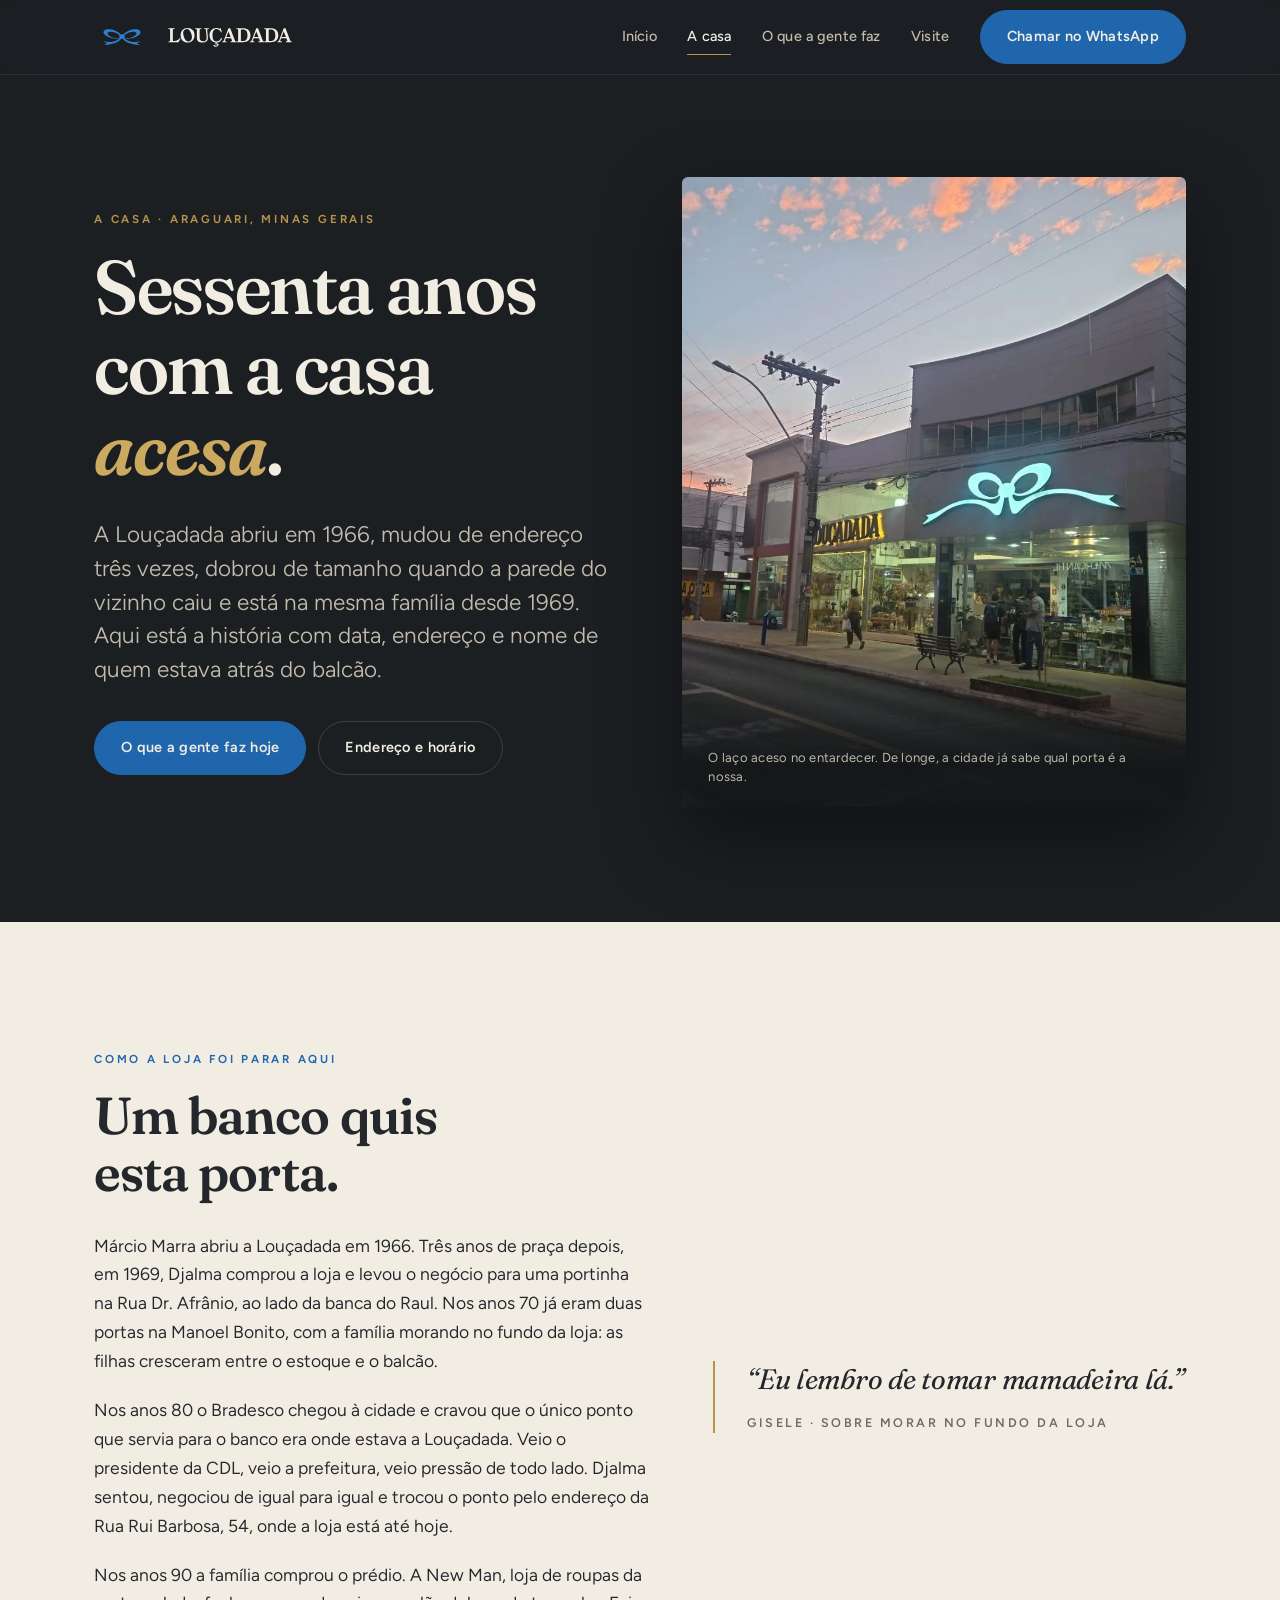
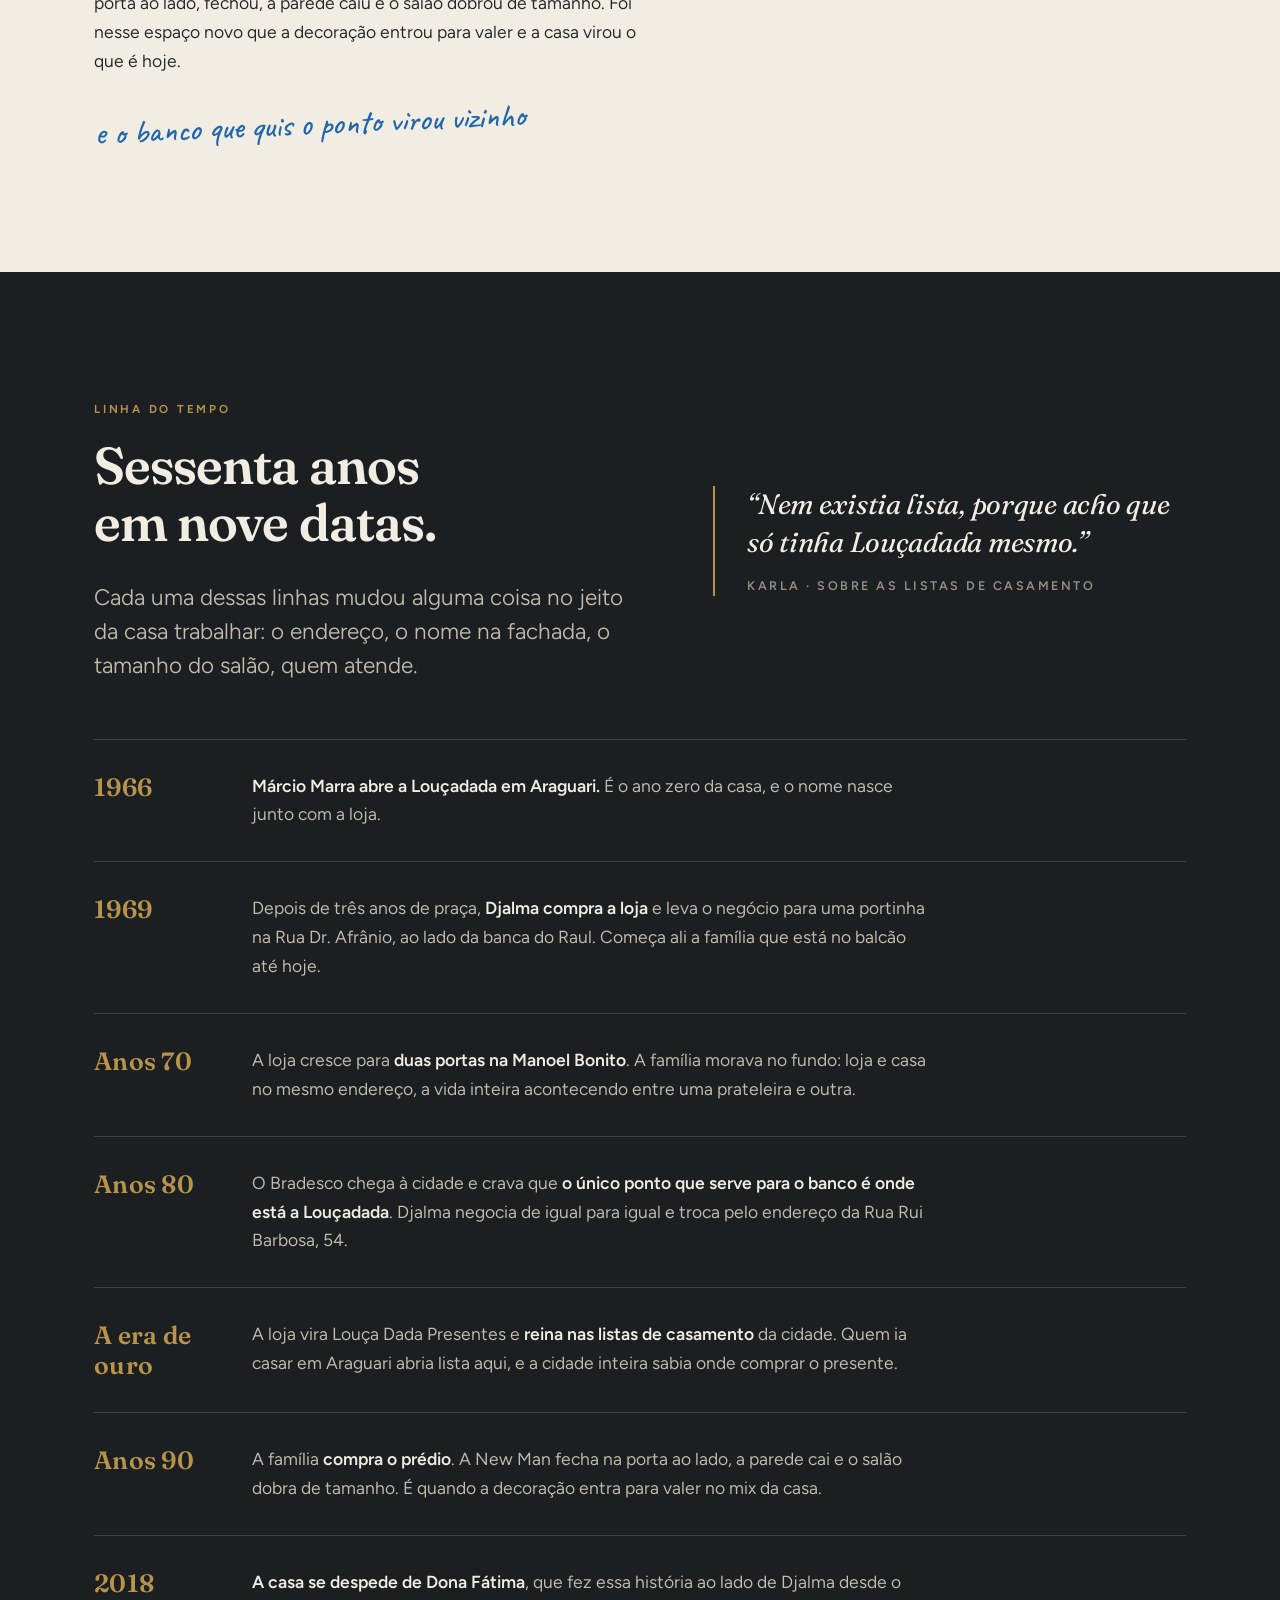
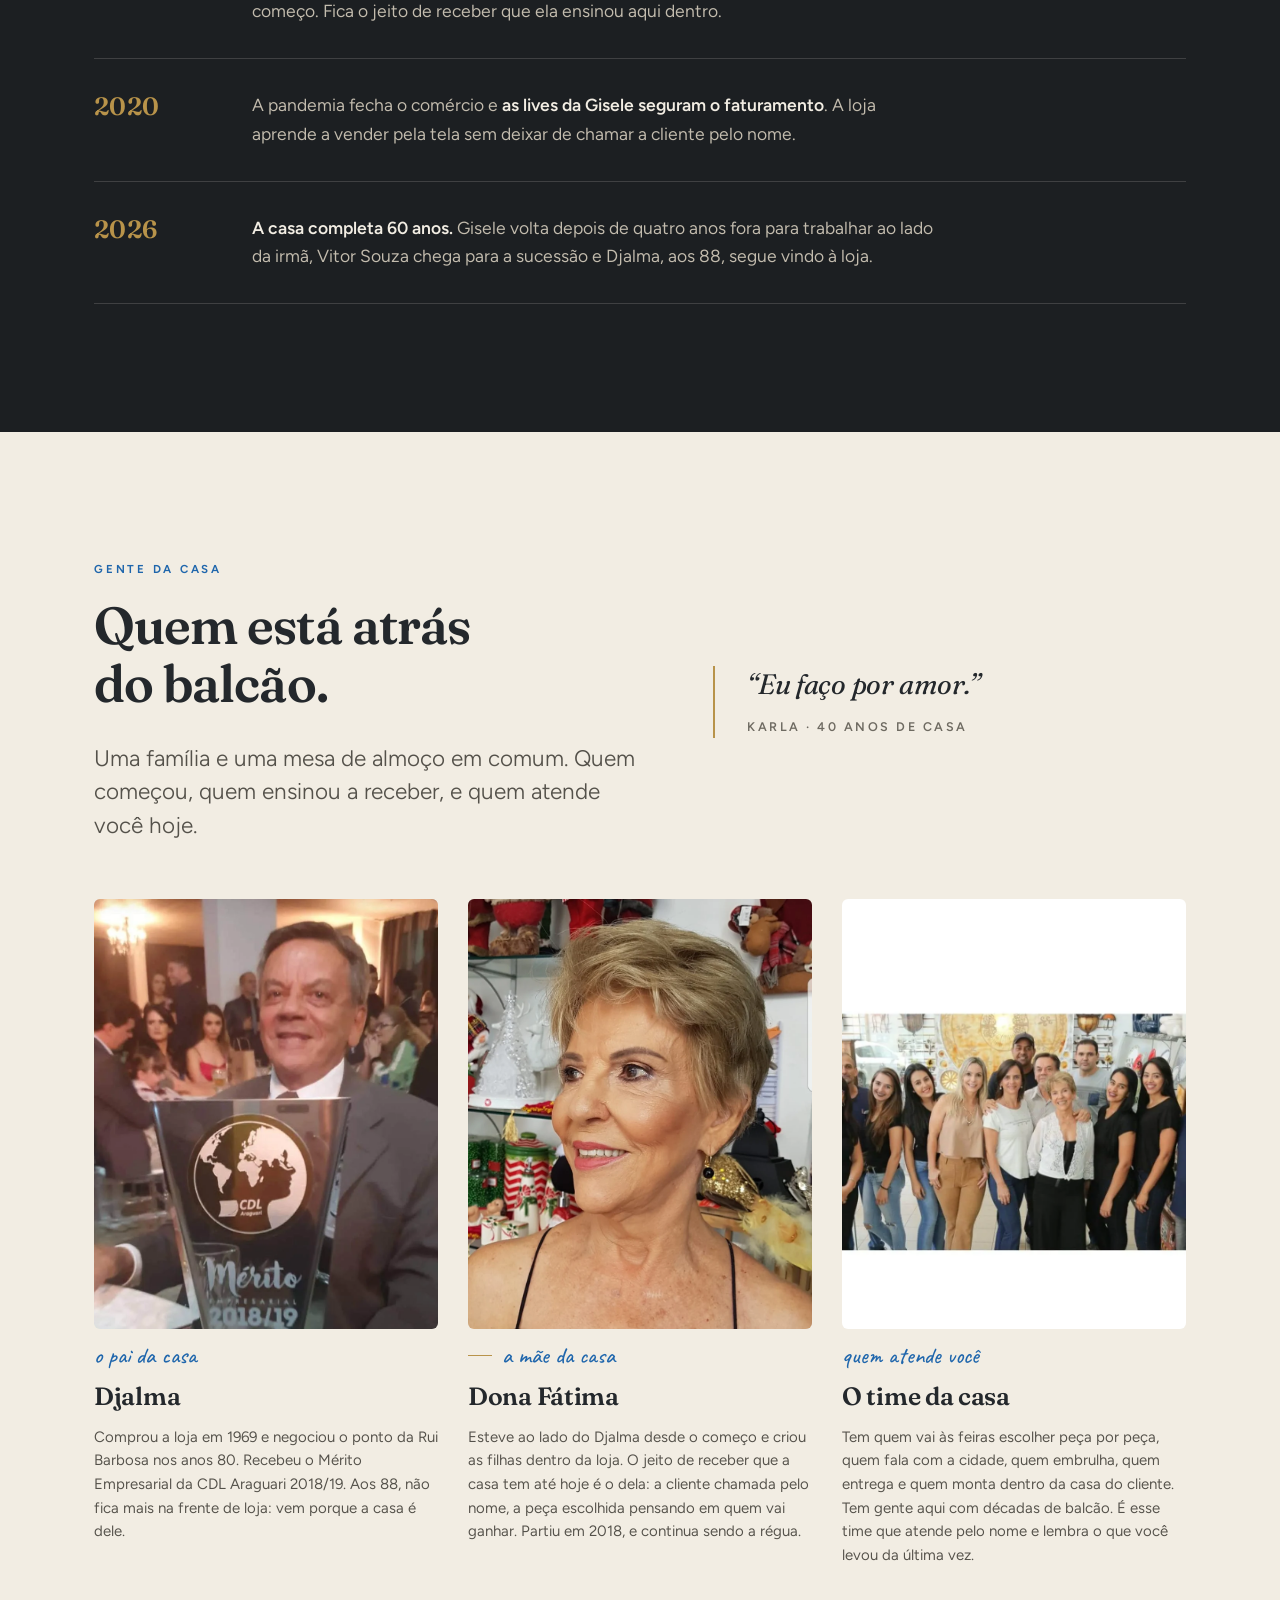
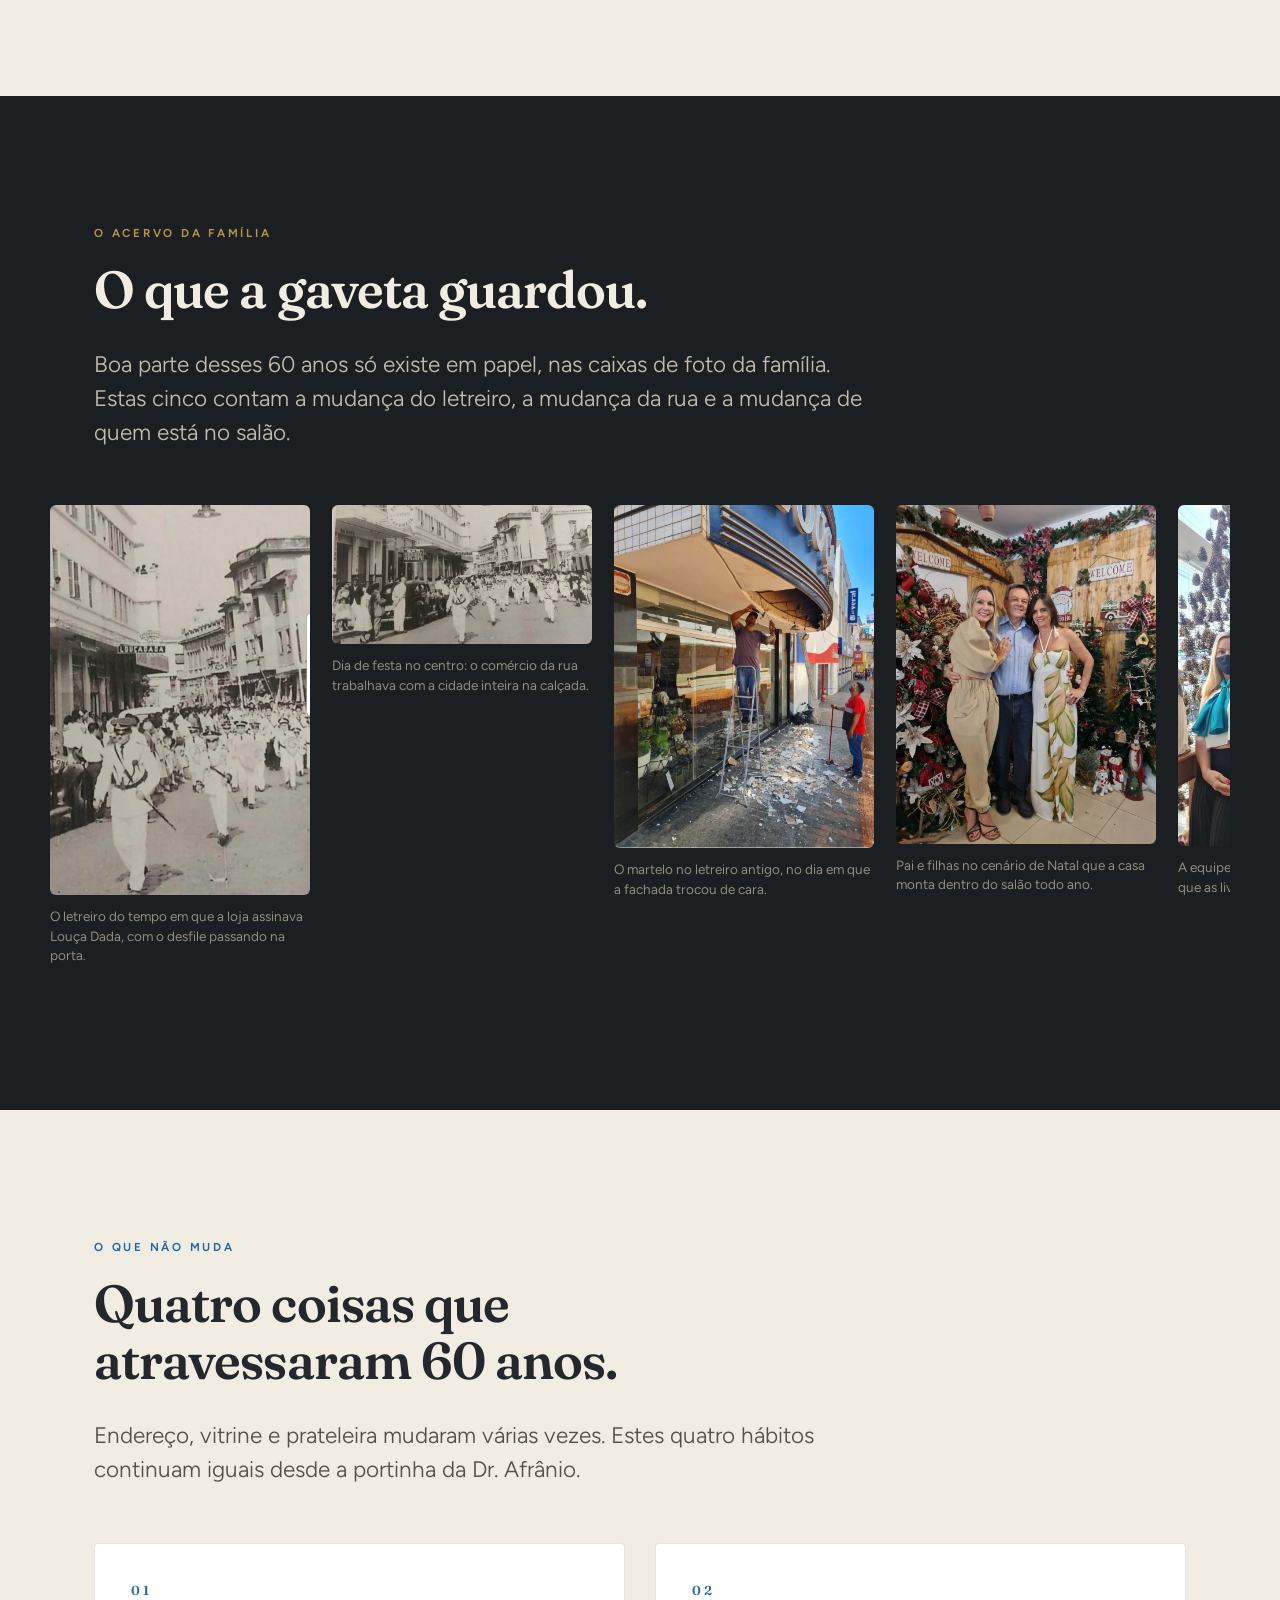
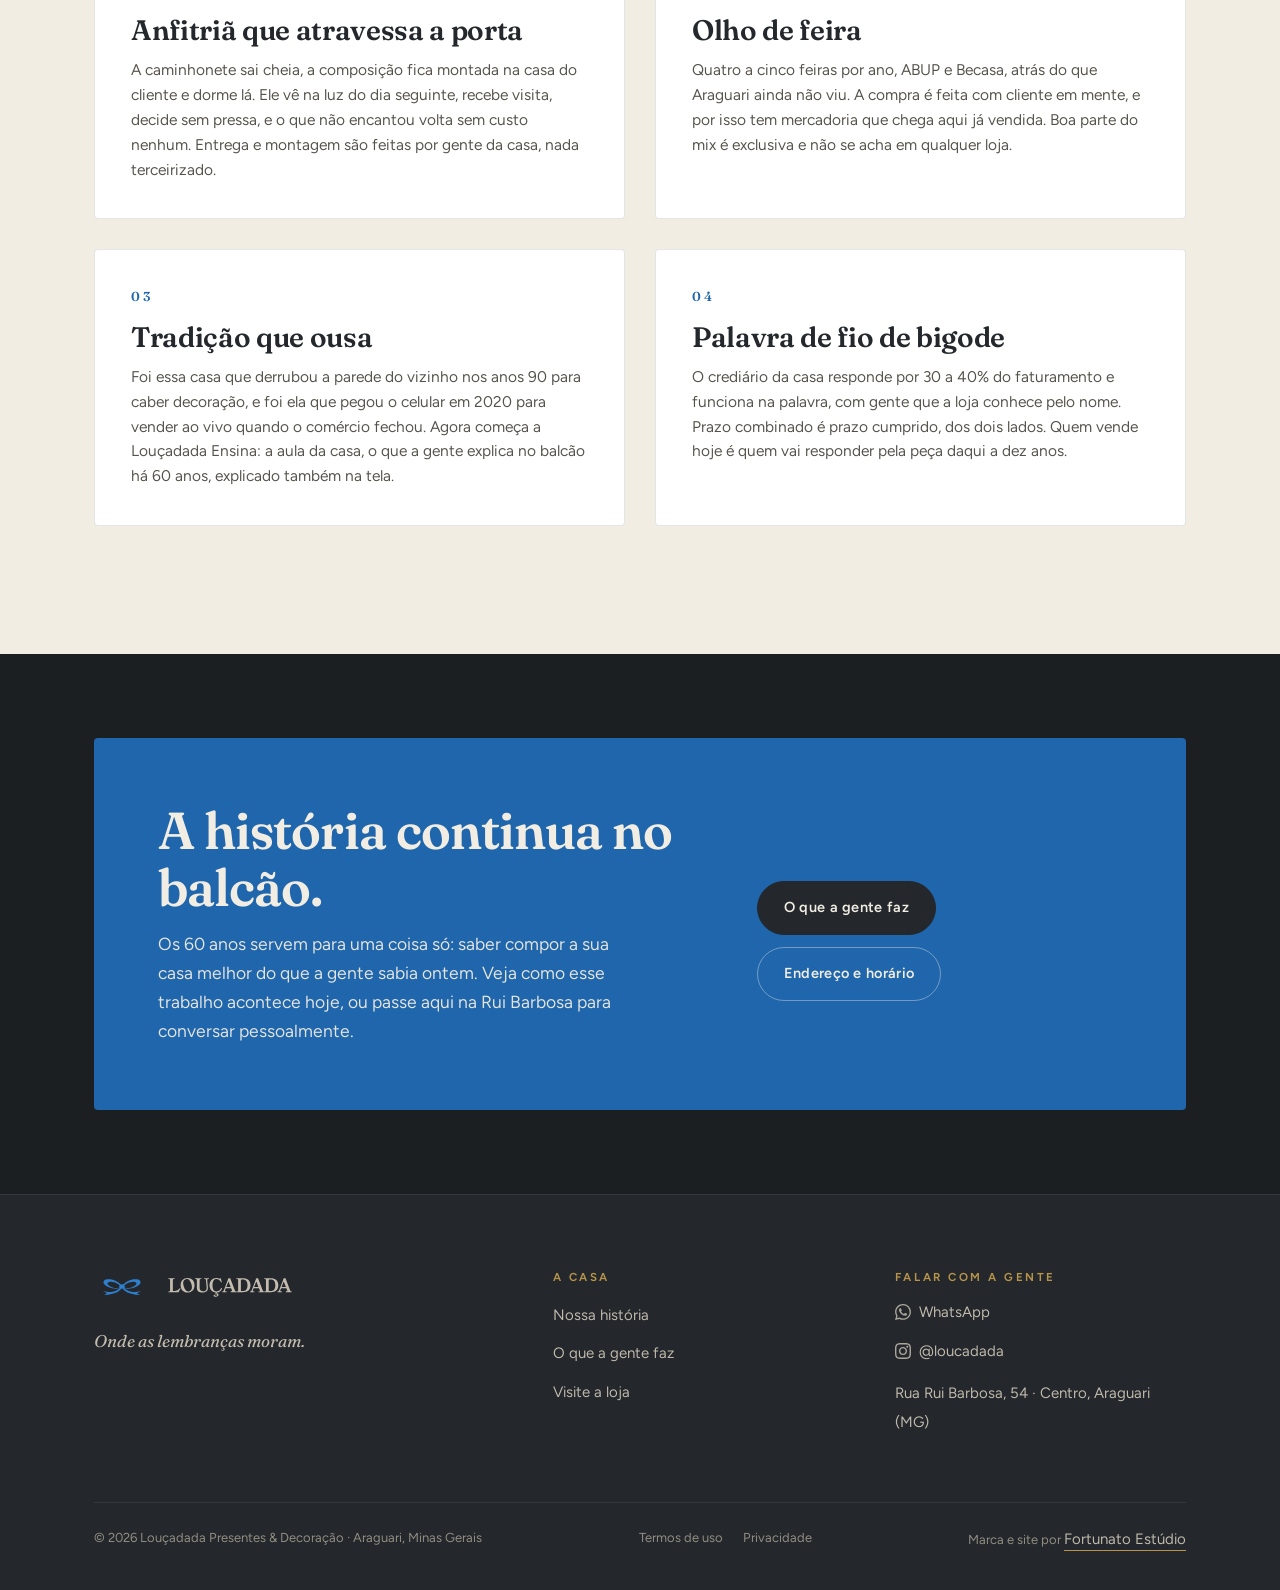
==== commit a2cf3212: "Louçadada: quem fundou a loja é o Márcio Marra O nome estava errado em quatro lugares: no texto de c" ====
--- a/a-casa/index.html
+++ b/a-casa/index.html
@@ -58,7 +58,7 @@
         "url":"https://loucadada.com.br/",
         "foundingDate":"1966",
         "foundingLocation":{"@type":"Place","name":"Araguari, MG"},
-        "founder":{"@type":"Person","name":"Maurício Rolo"},
+        "founder":{"@type":"Person","name":"Márcio Marra"},
         "address":{
           "@type":"PostalAddress",
           "streetAddress":"Rua Rui Barbosa, 54, Centro",
@@ -151,7 +151,7 @@
         <h2>Um banco quis<br />esta porta.</h2>
         <div class="texto mt-p">
           <p>
-            Maurício Rolo abriu a Louçadada em 1966. Três anos de praça depois, em
+            Márcio Marra abriu a Louçadada em 1966. Três anos de praça depois, em
             1969, Djalma comprou a loja e levou o negócio para uma portinha na Rua
             Dr. Afrânio, ao lado da banca do Raul. Nos anos 70 já eram duas portas
             na Manoel Bonito, com a família morando no fundo da loja: as filhas
@@ -204,7 +204,7 @@
         <div class="marco">
           <span class="marco__ano">1966</span>
           <p>
-            <strong>Maurício Rolo abre a Louçadada em Araguari.</strong> É o ano
+            <strong>Márcio Marra abre a Louçadada em Araguari.</strong> É o ano
             zero da casa, e o nome nasce junto com a loja.
           </p>
         </div>
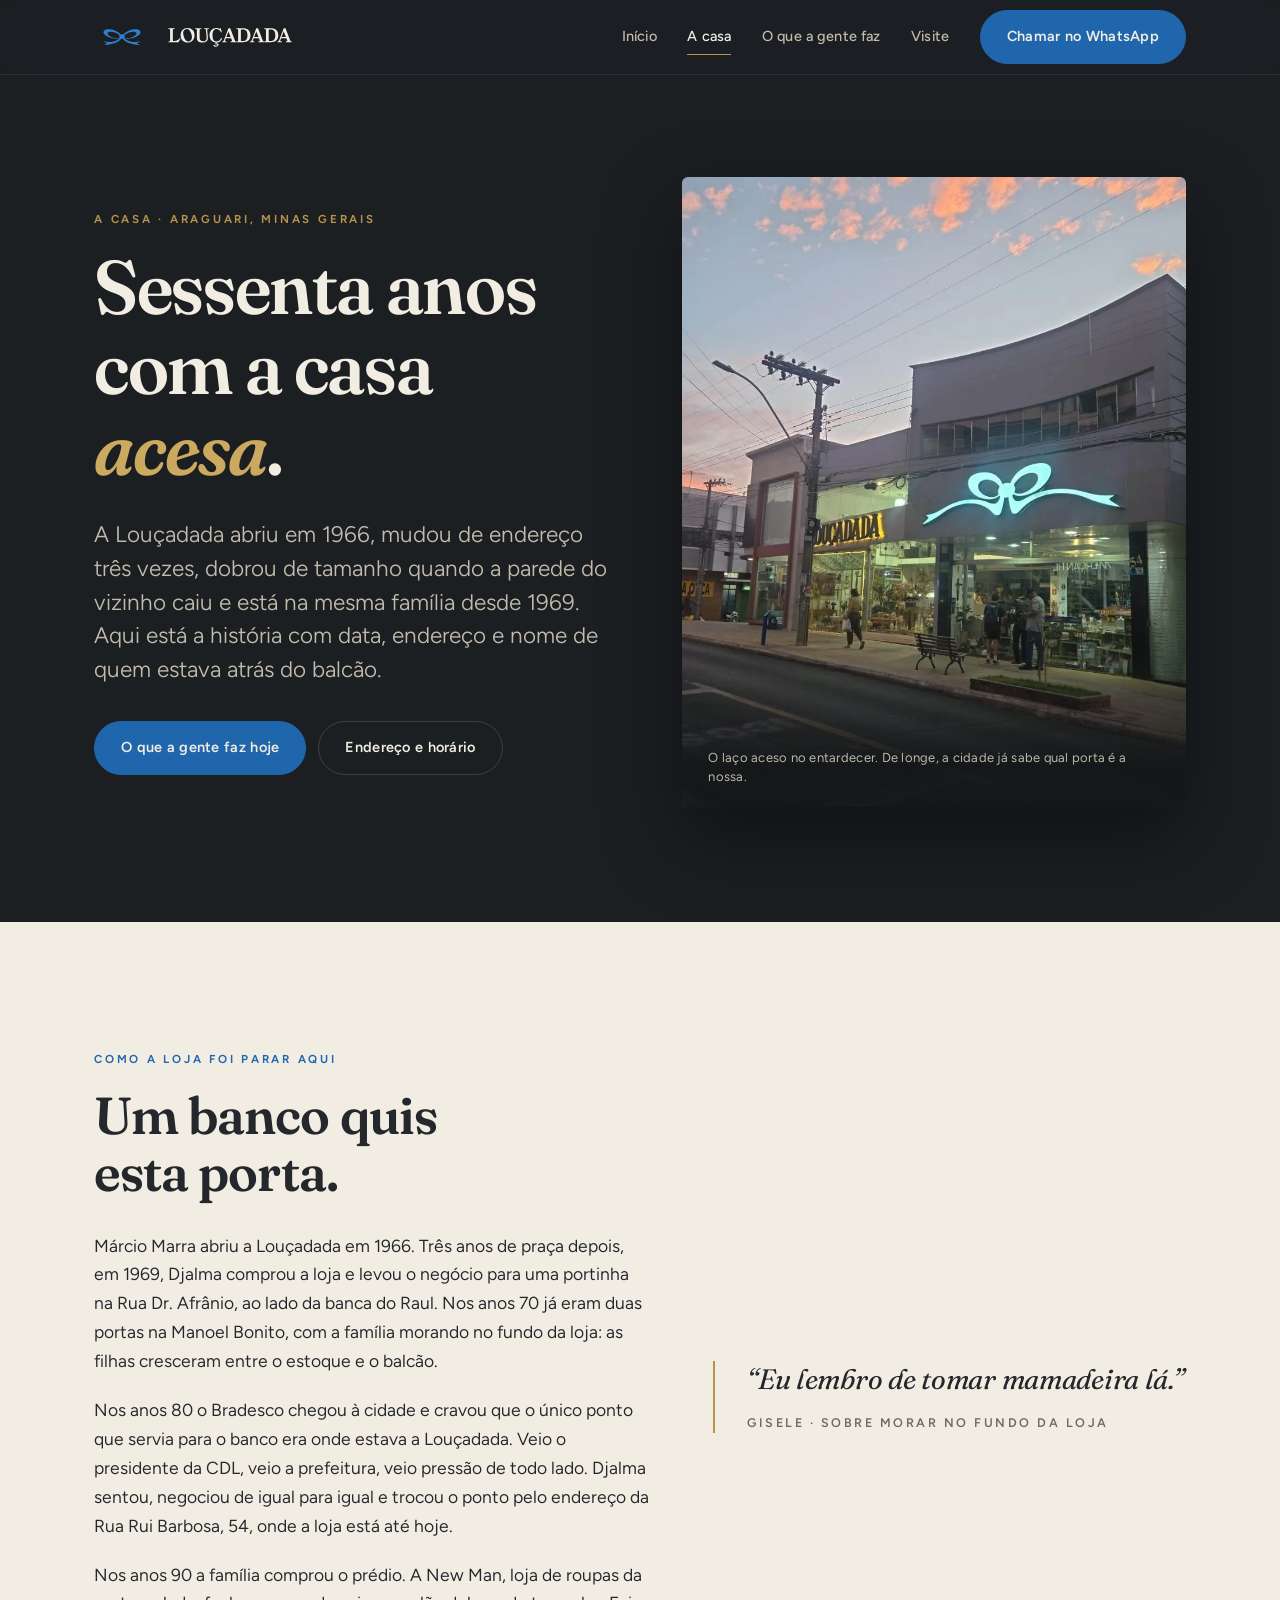
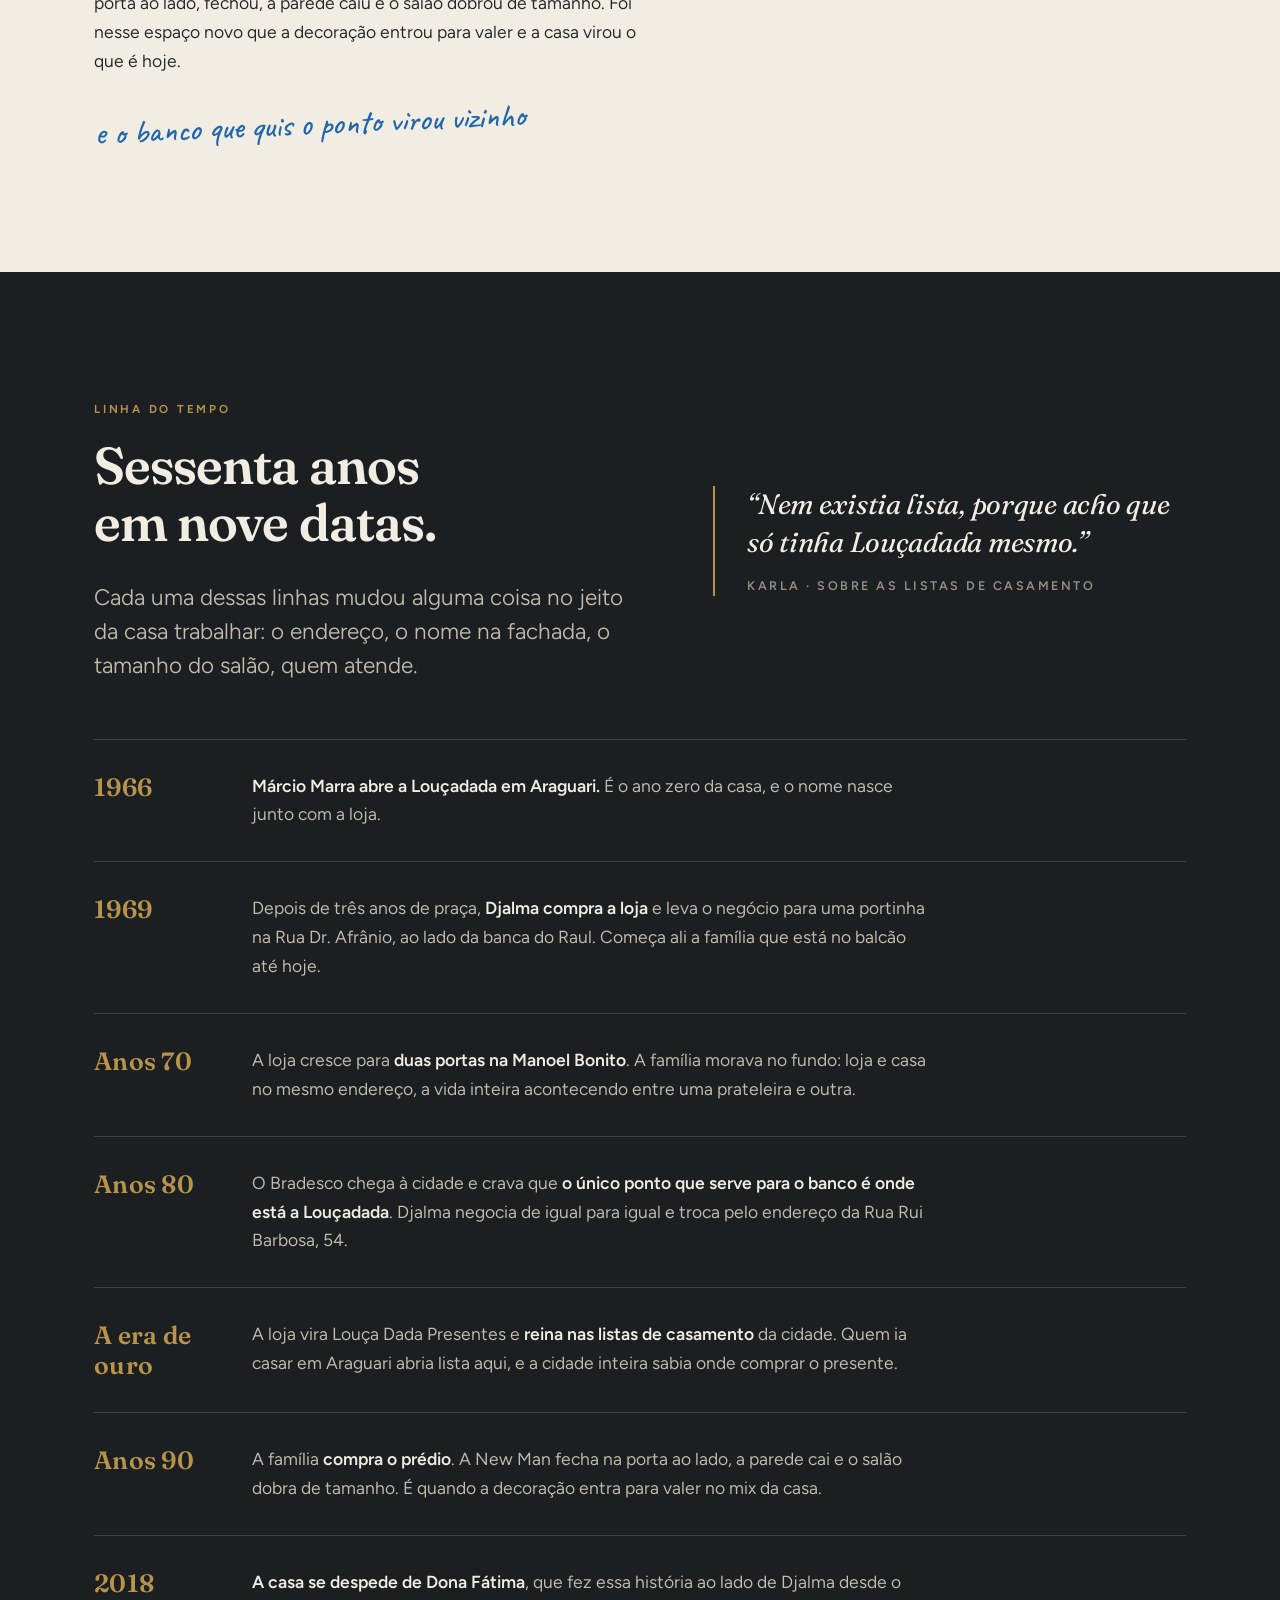
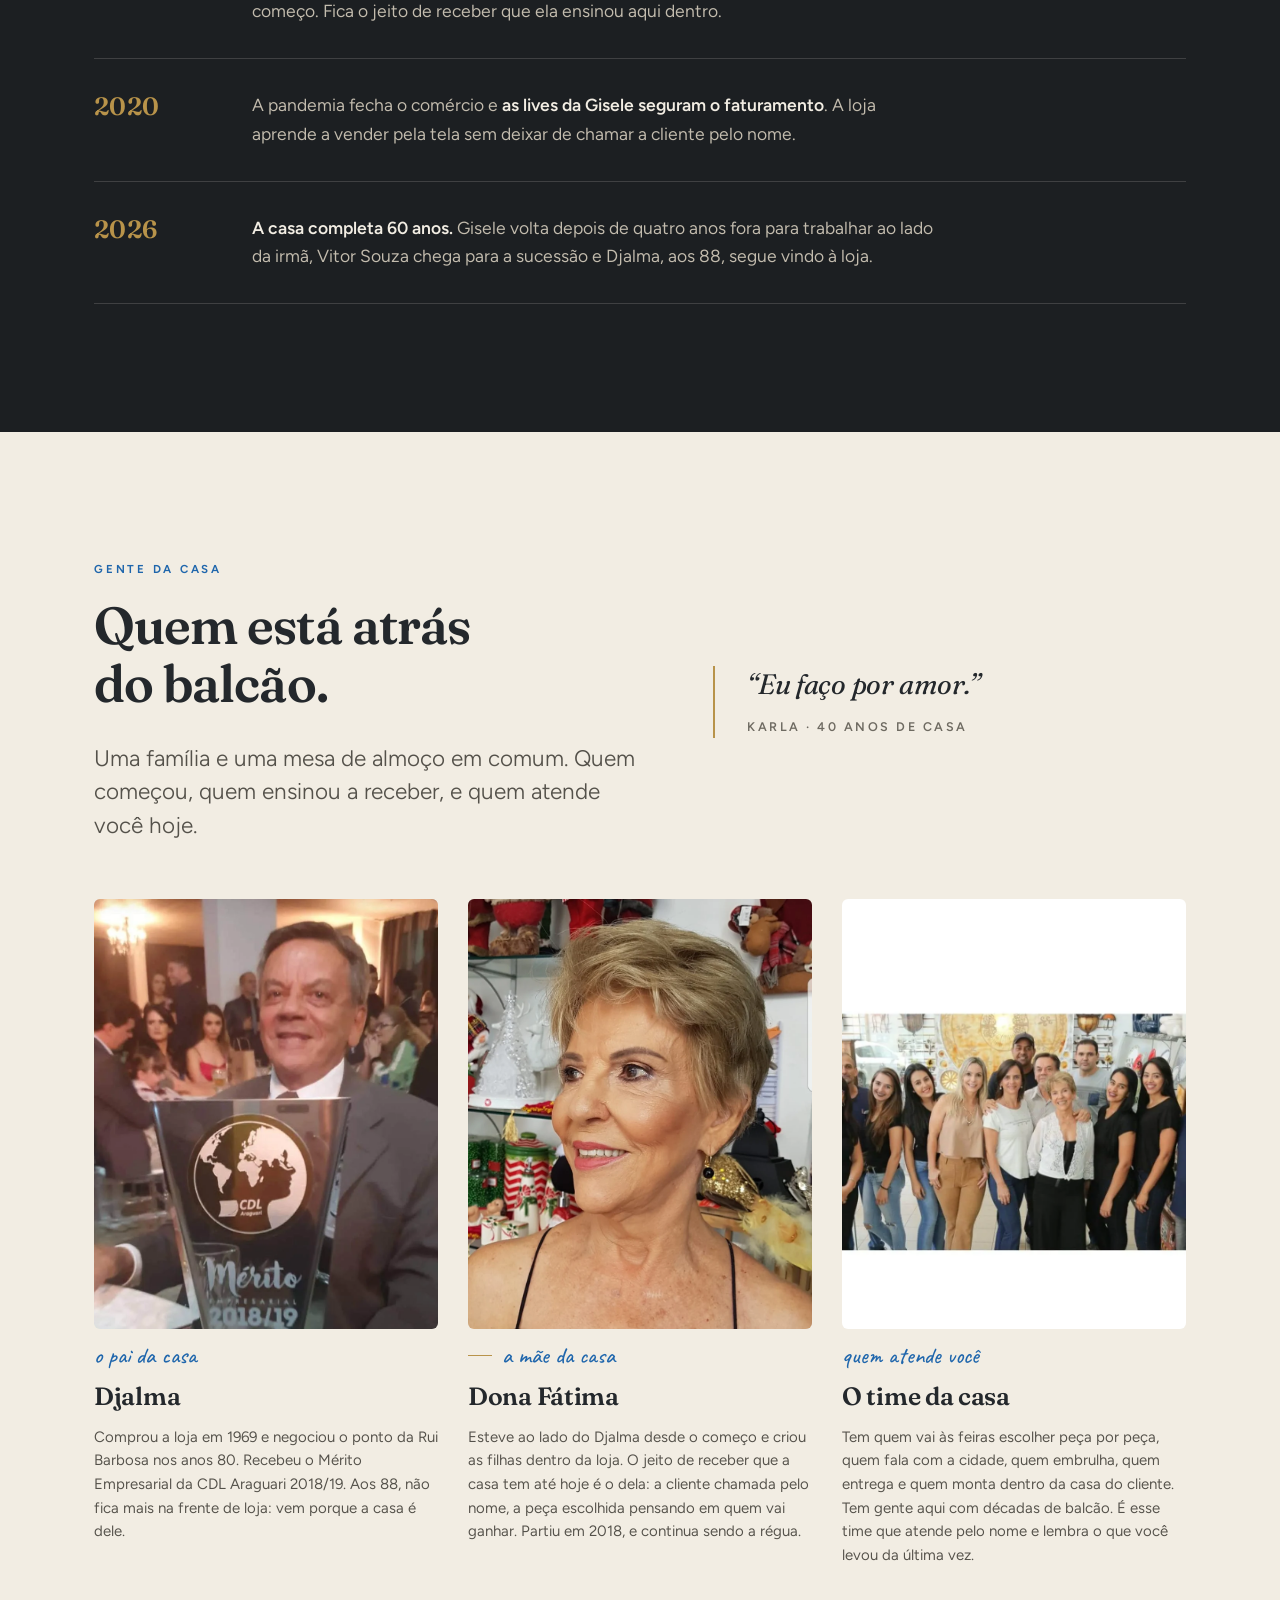
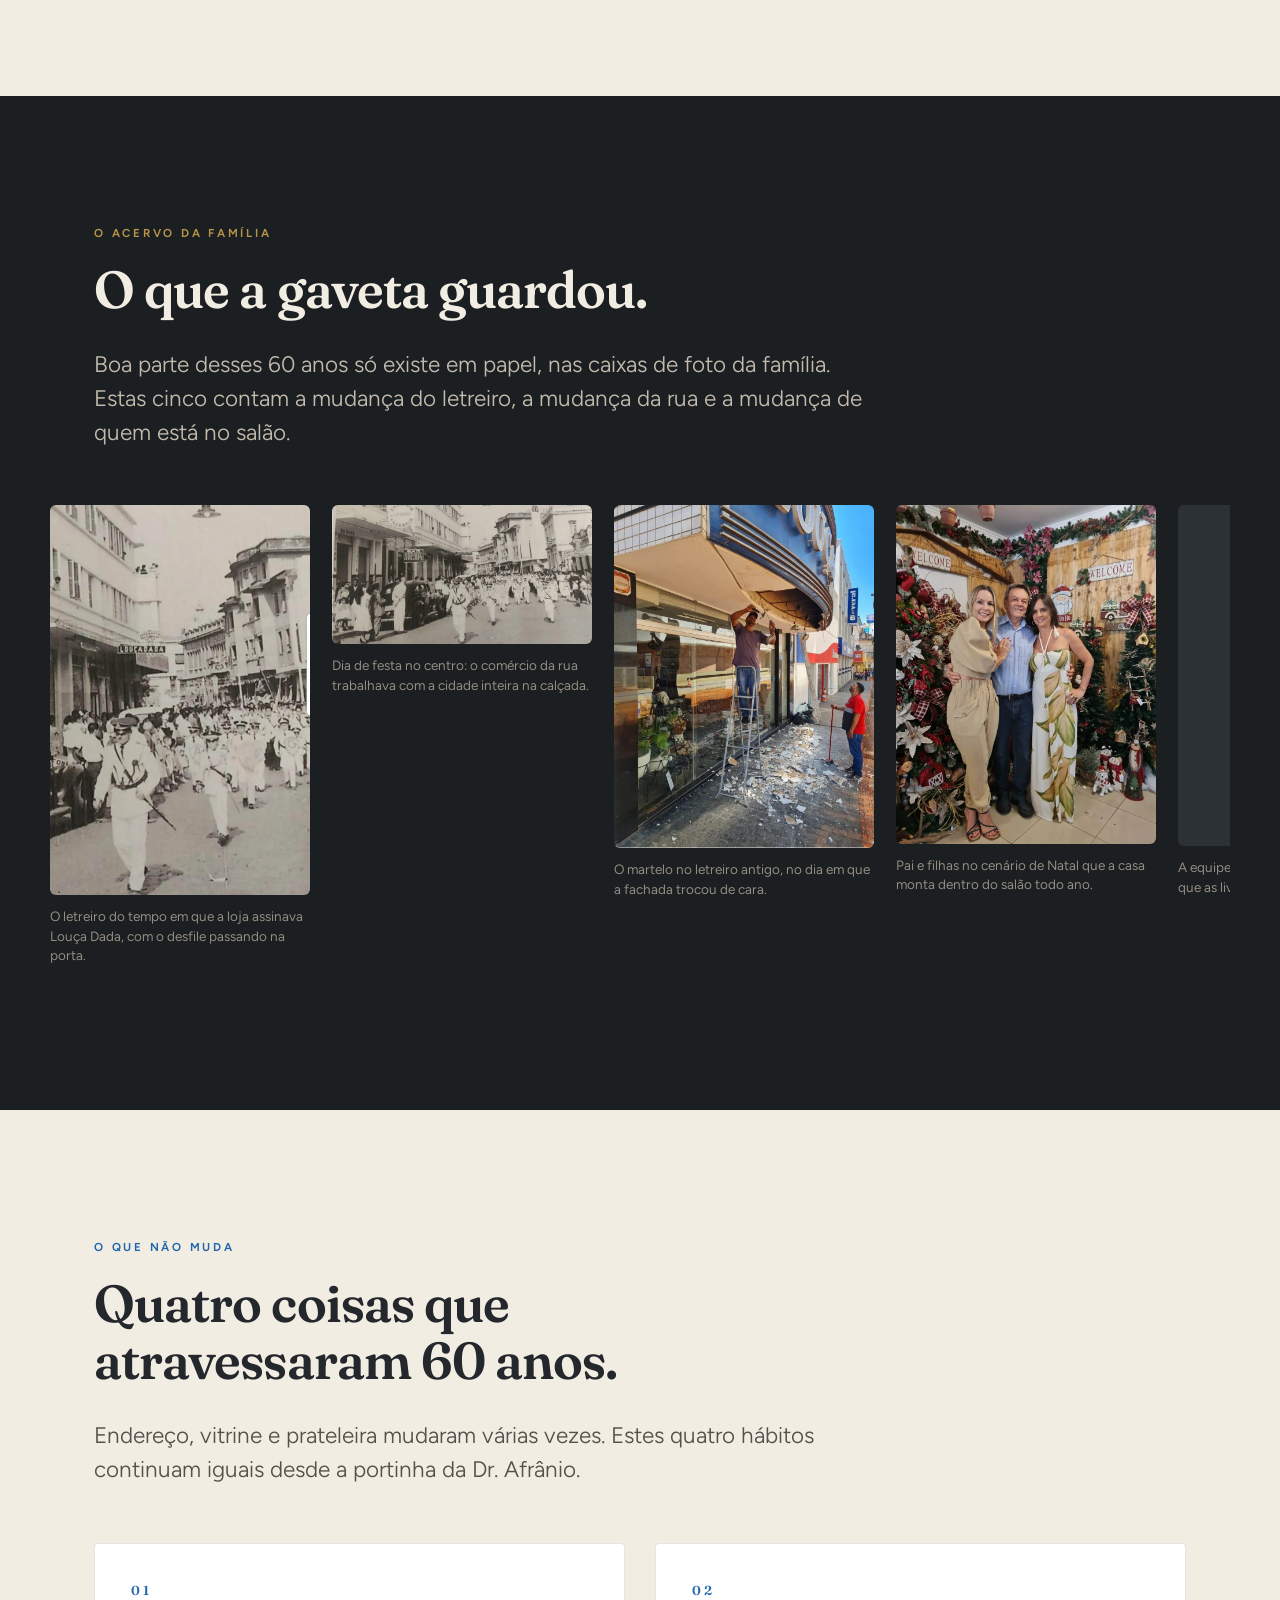
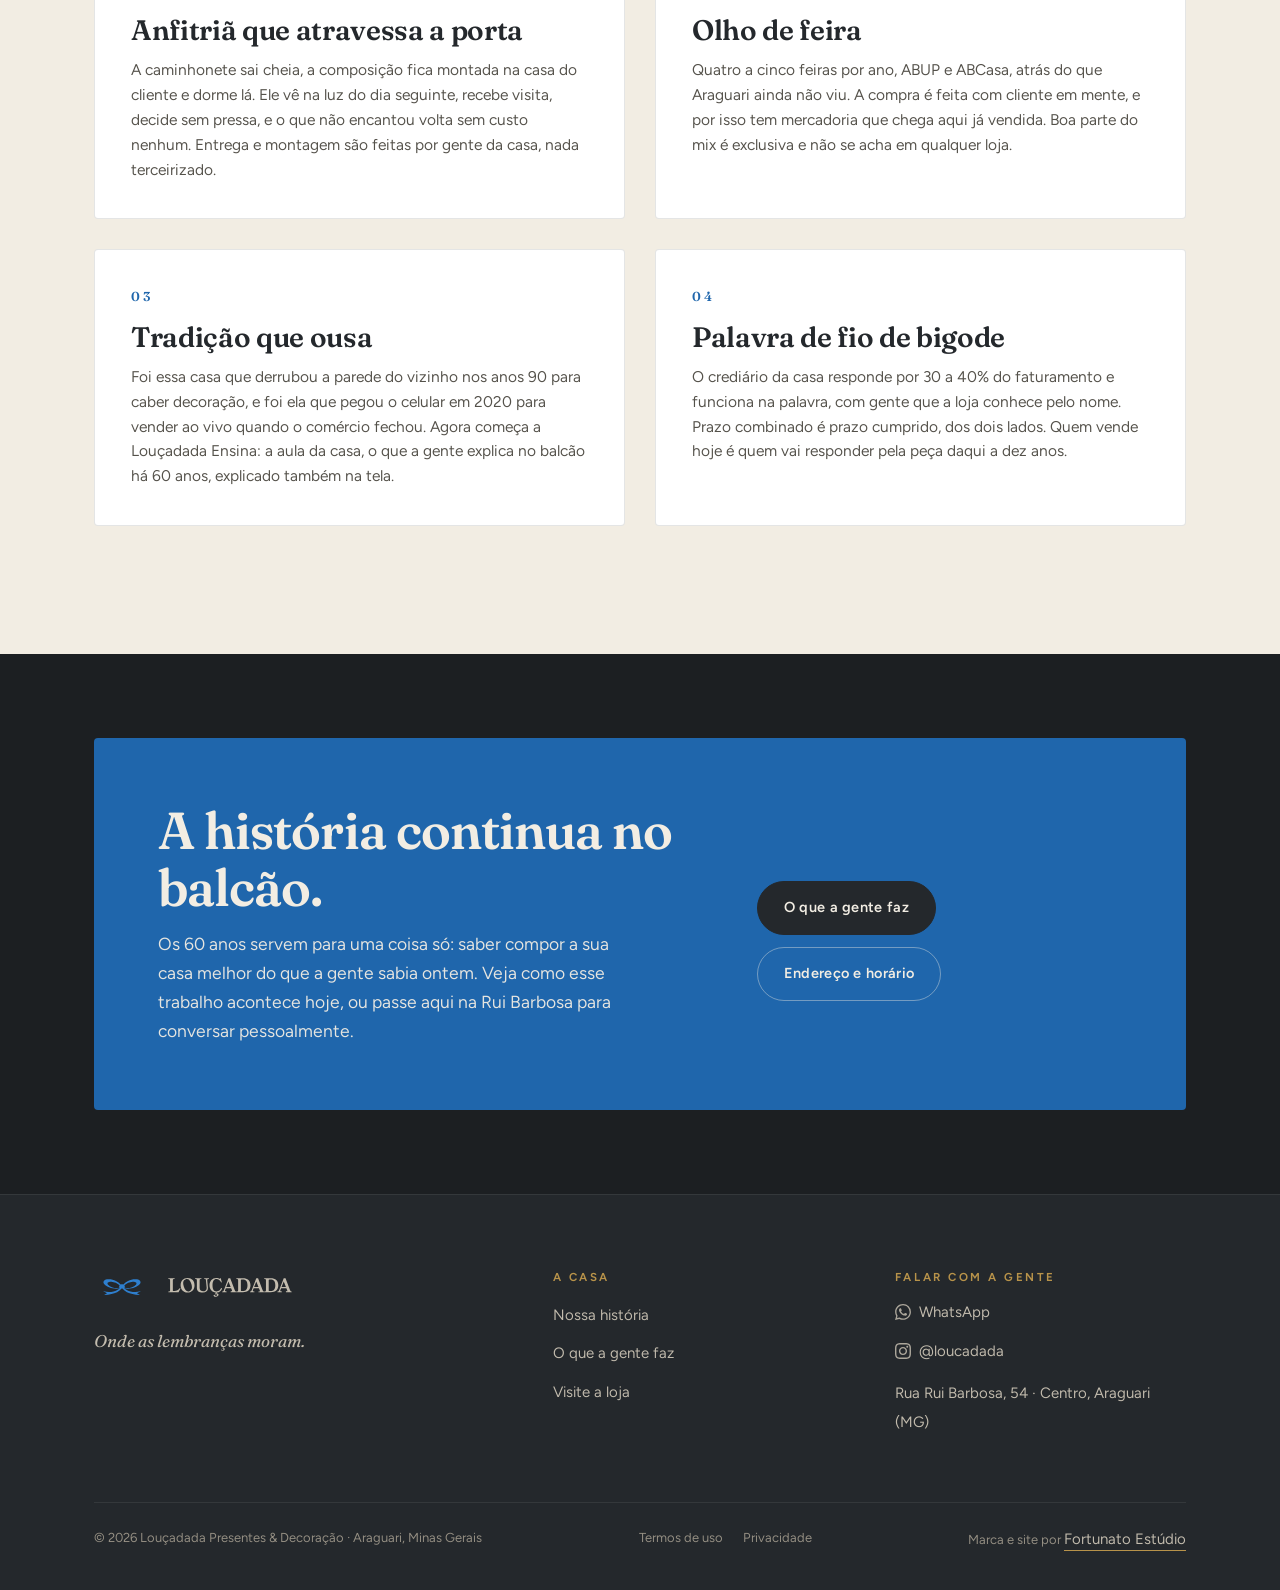
==== commit 9937d451: "Louçadada: a feira é ABCasa, não Becasa Três lugares citavam o nome errado: a linha das feiras em A " ====
--- a/a-casa/index.html
+++ b/a-casa/index.html
@@ -408,7 +408,7 @@
           <span class="cartao__num">02</span>
           <h3>Olho de feira</h3>
           <p>
-            Quatro a cinco feiras por ano, ABUP e Becasa, atrás do que Araguari
+            Quatro a cinco feiras por ano, ABUP e ABCasa, atrás do que Araguari
             ainda não viu. A compra é feita com cliente em mente, e por isso tem
             mercadoria que chega aqui já vendida. Boa parte do mix é exclusiva e
             não se acha em qualquer loja.
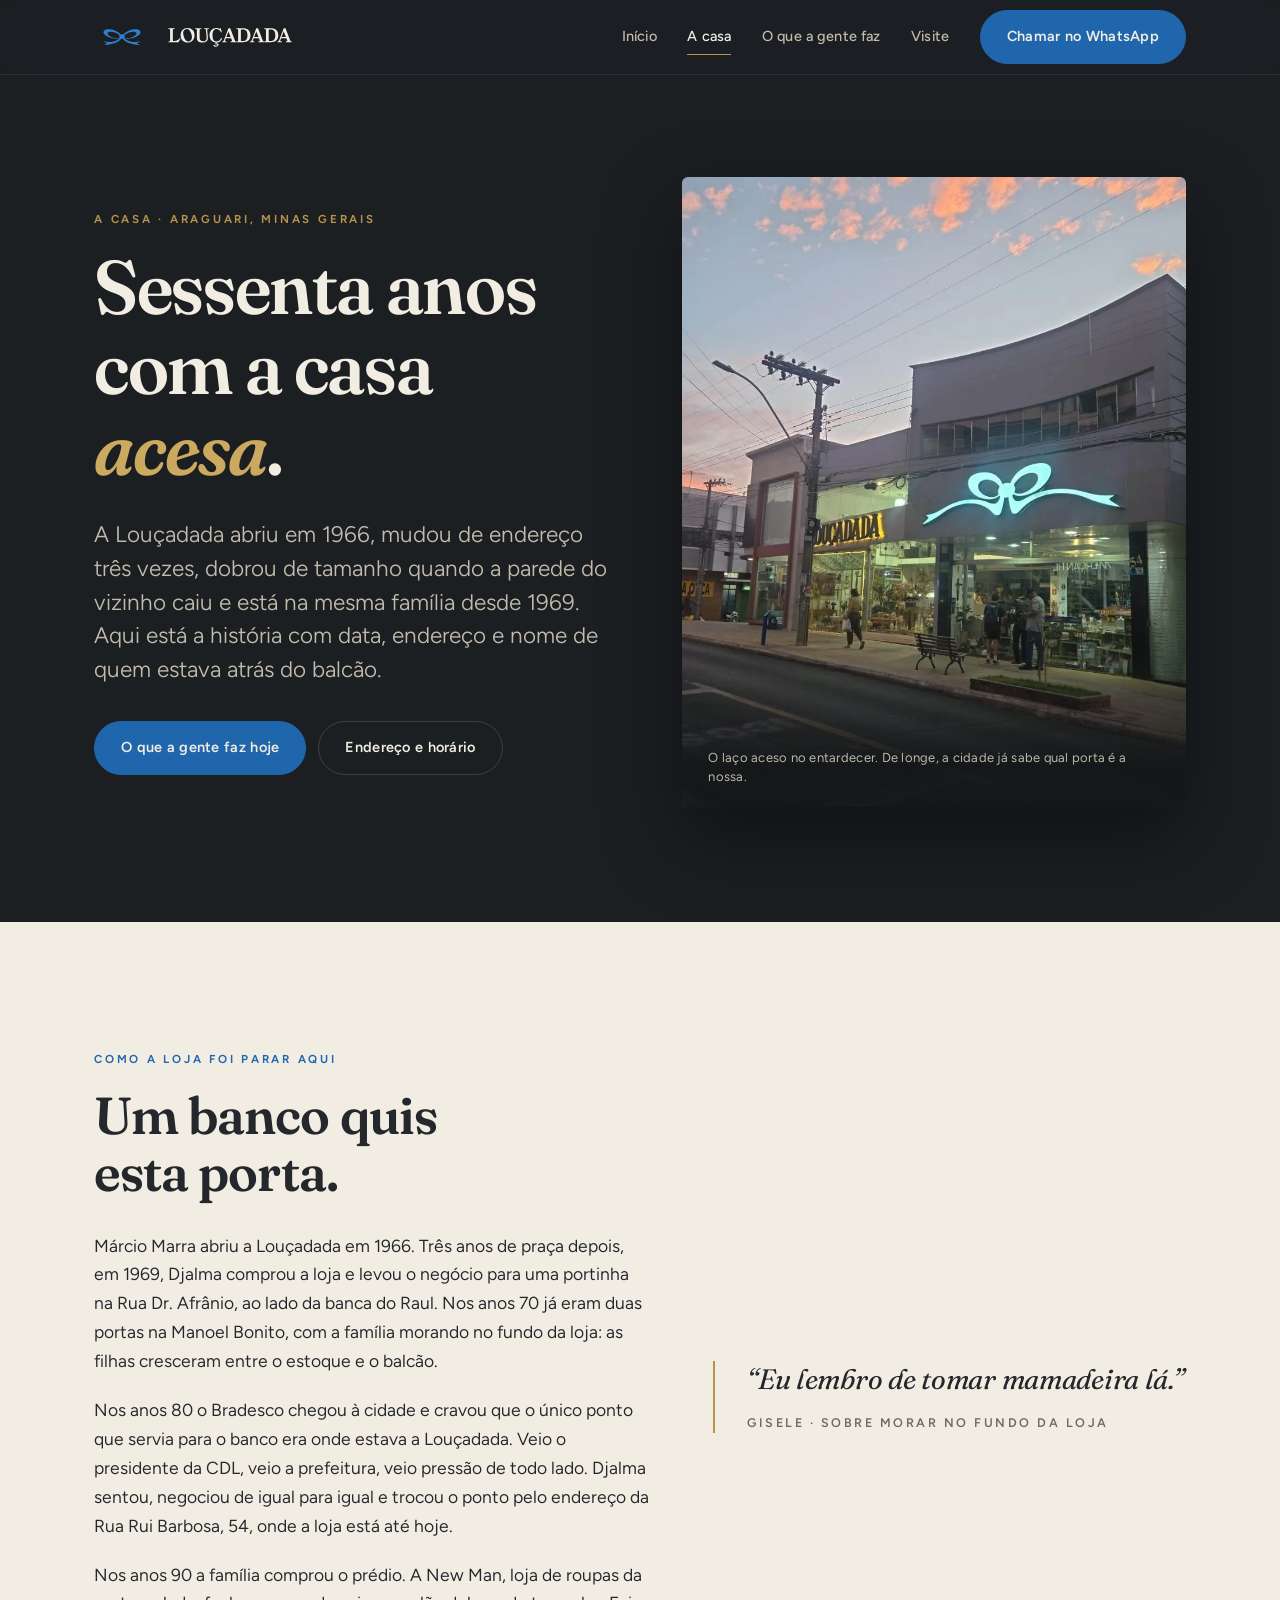
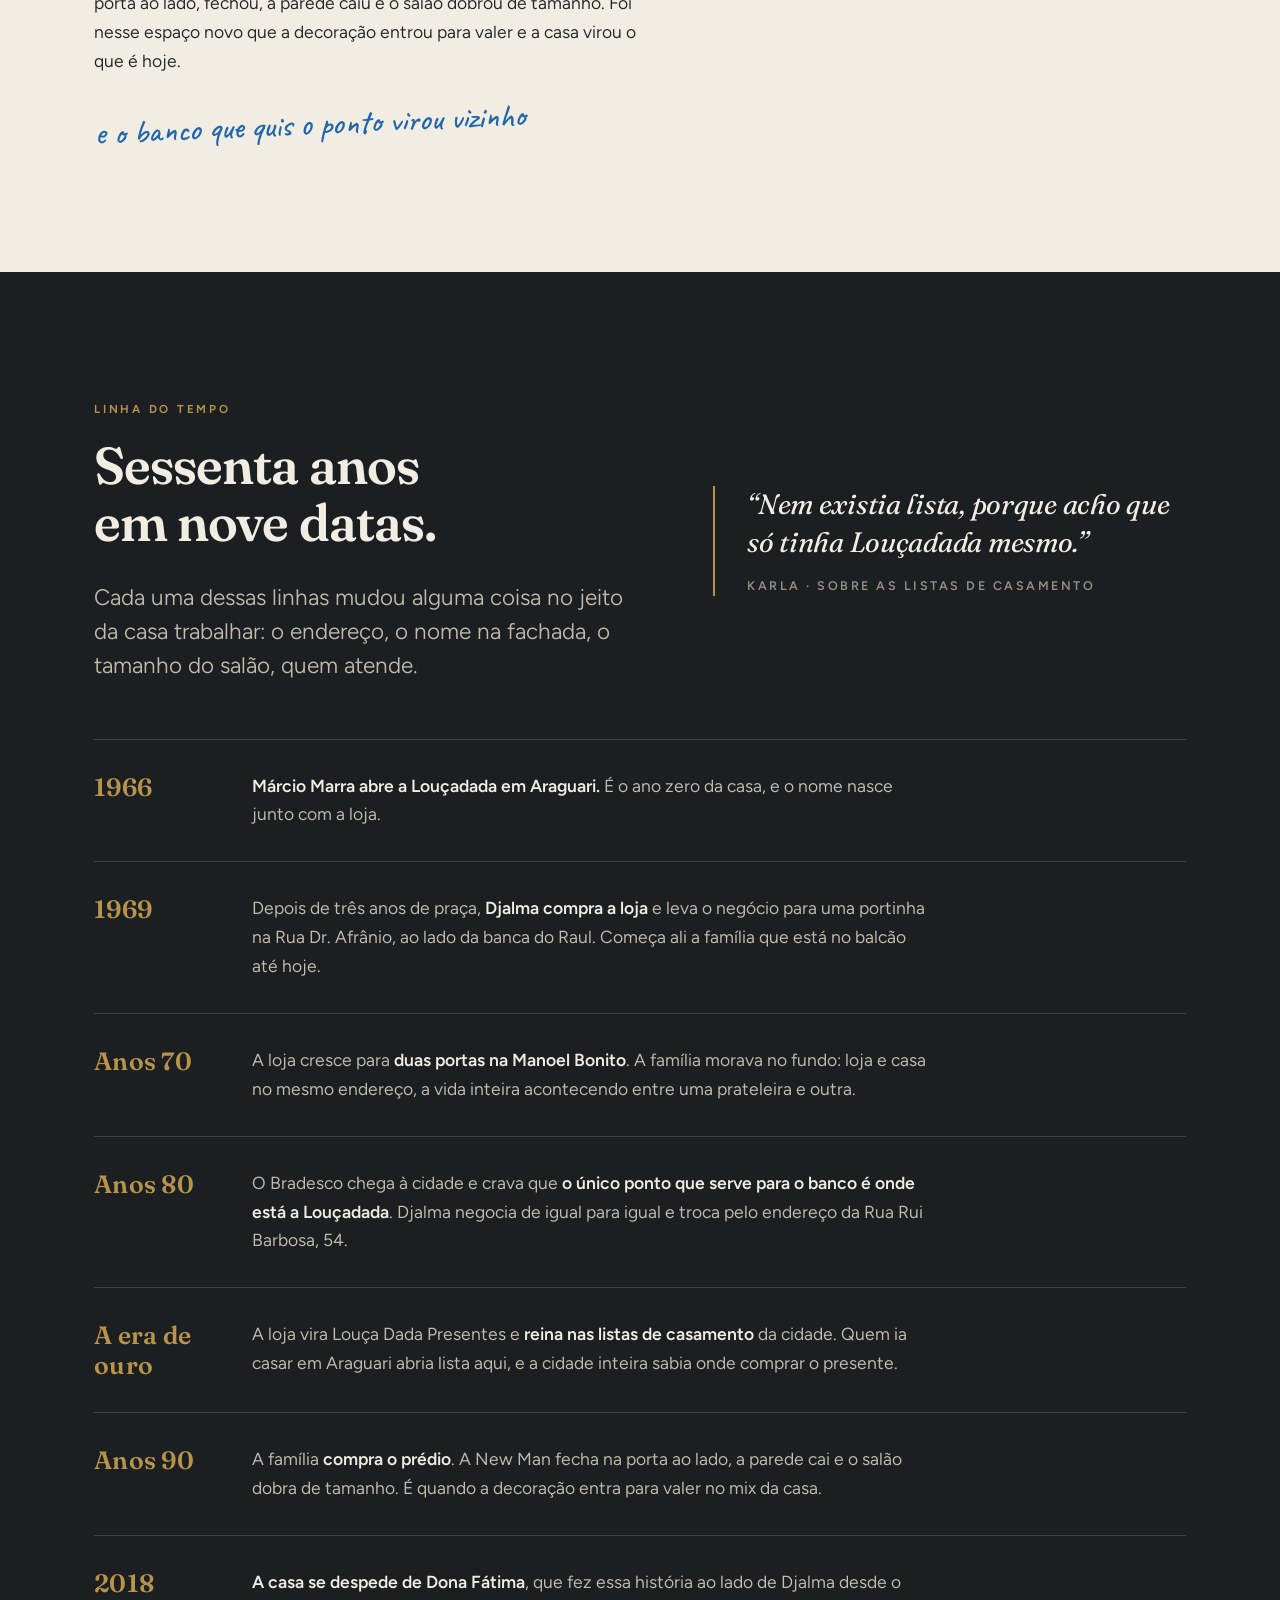
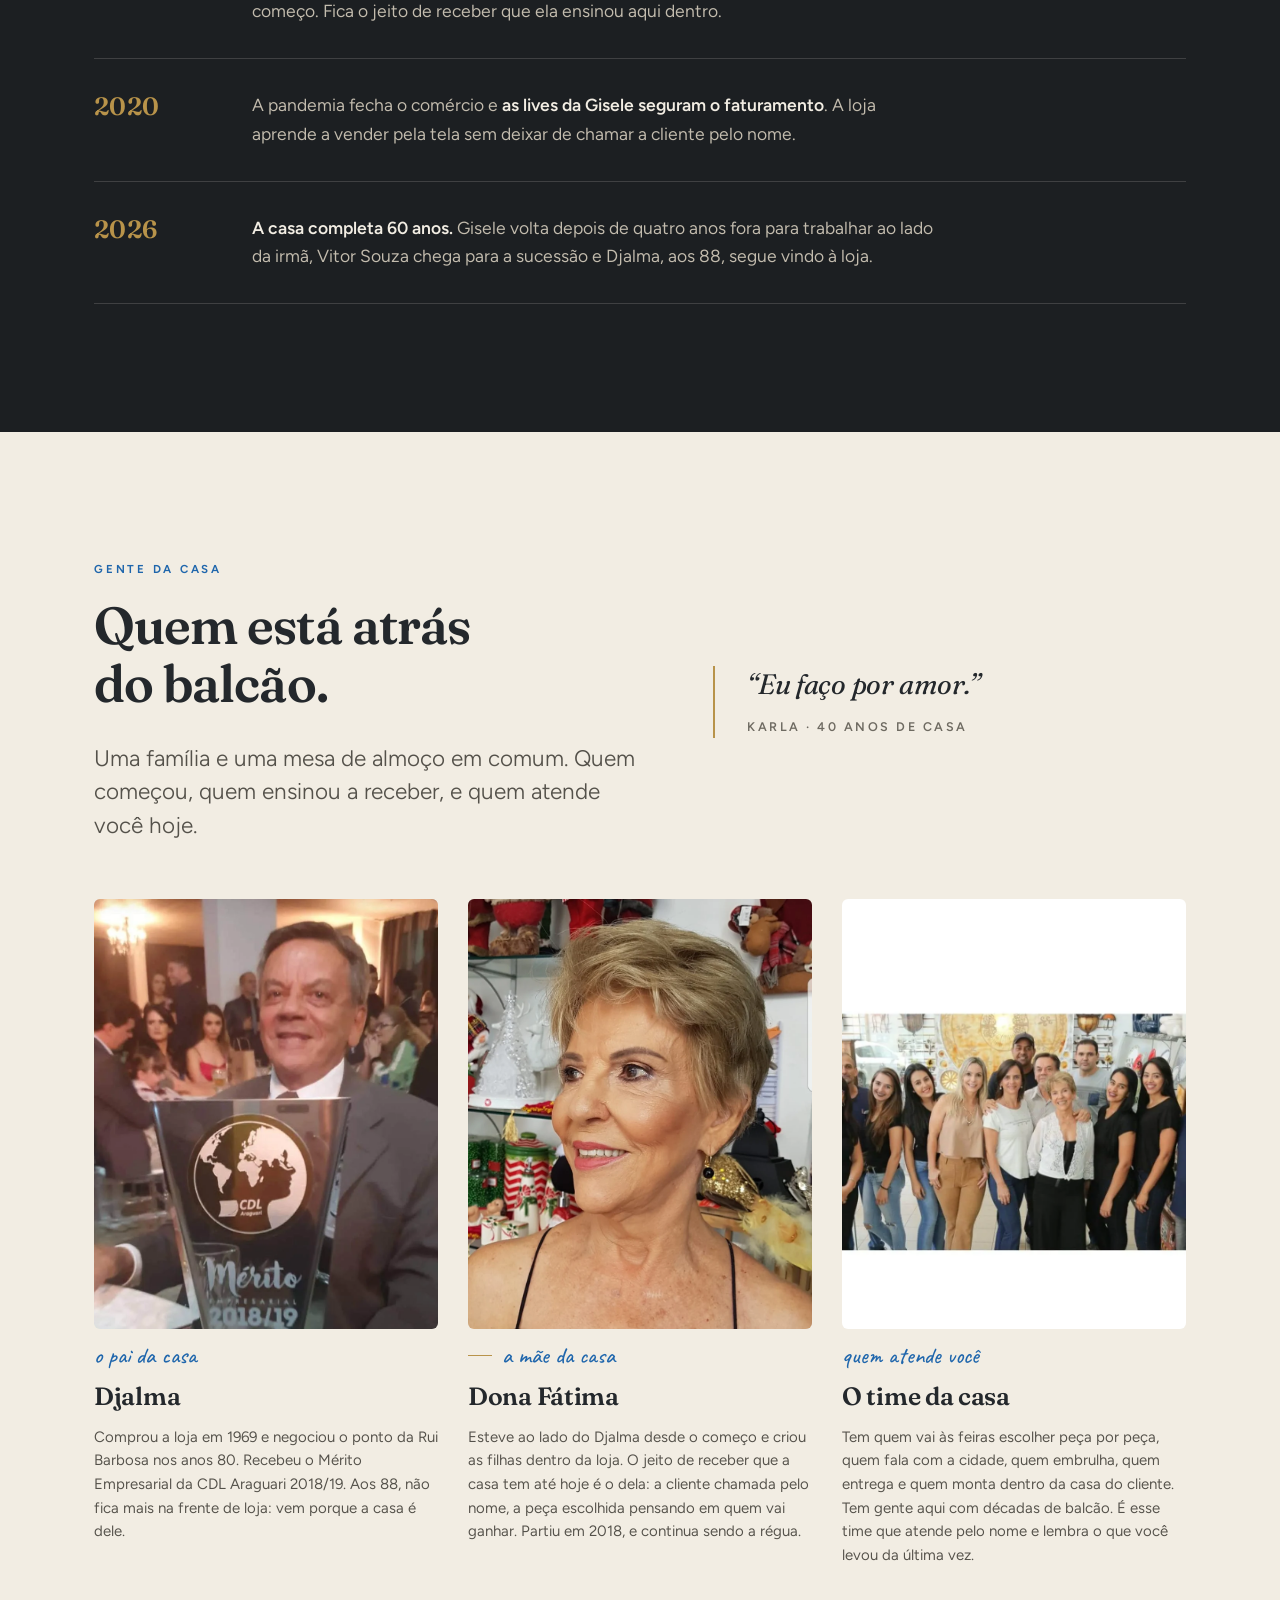
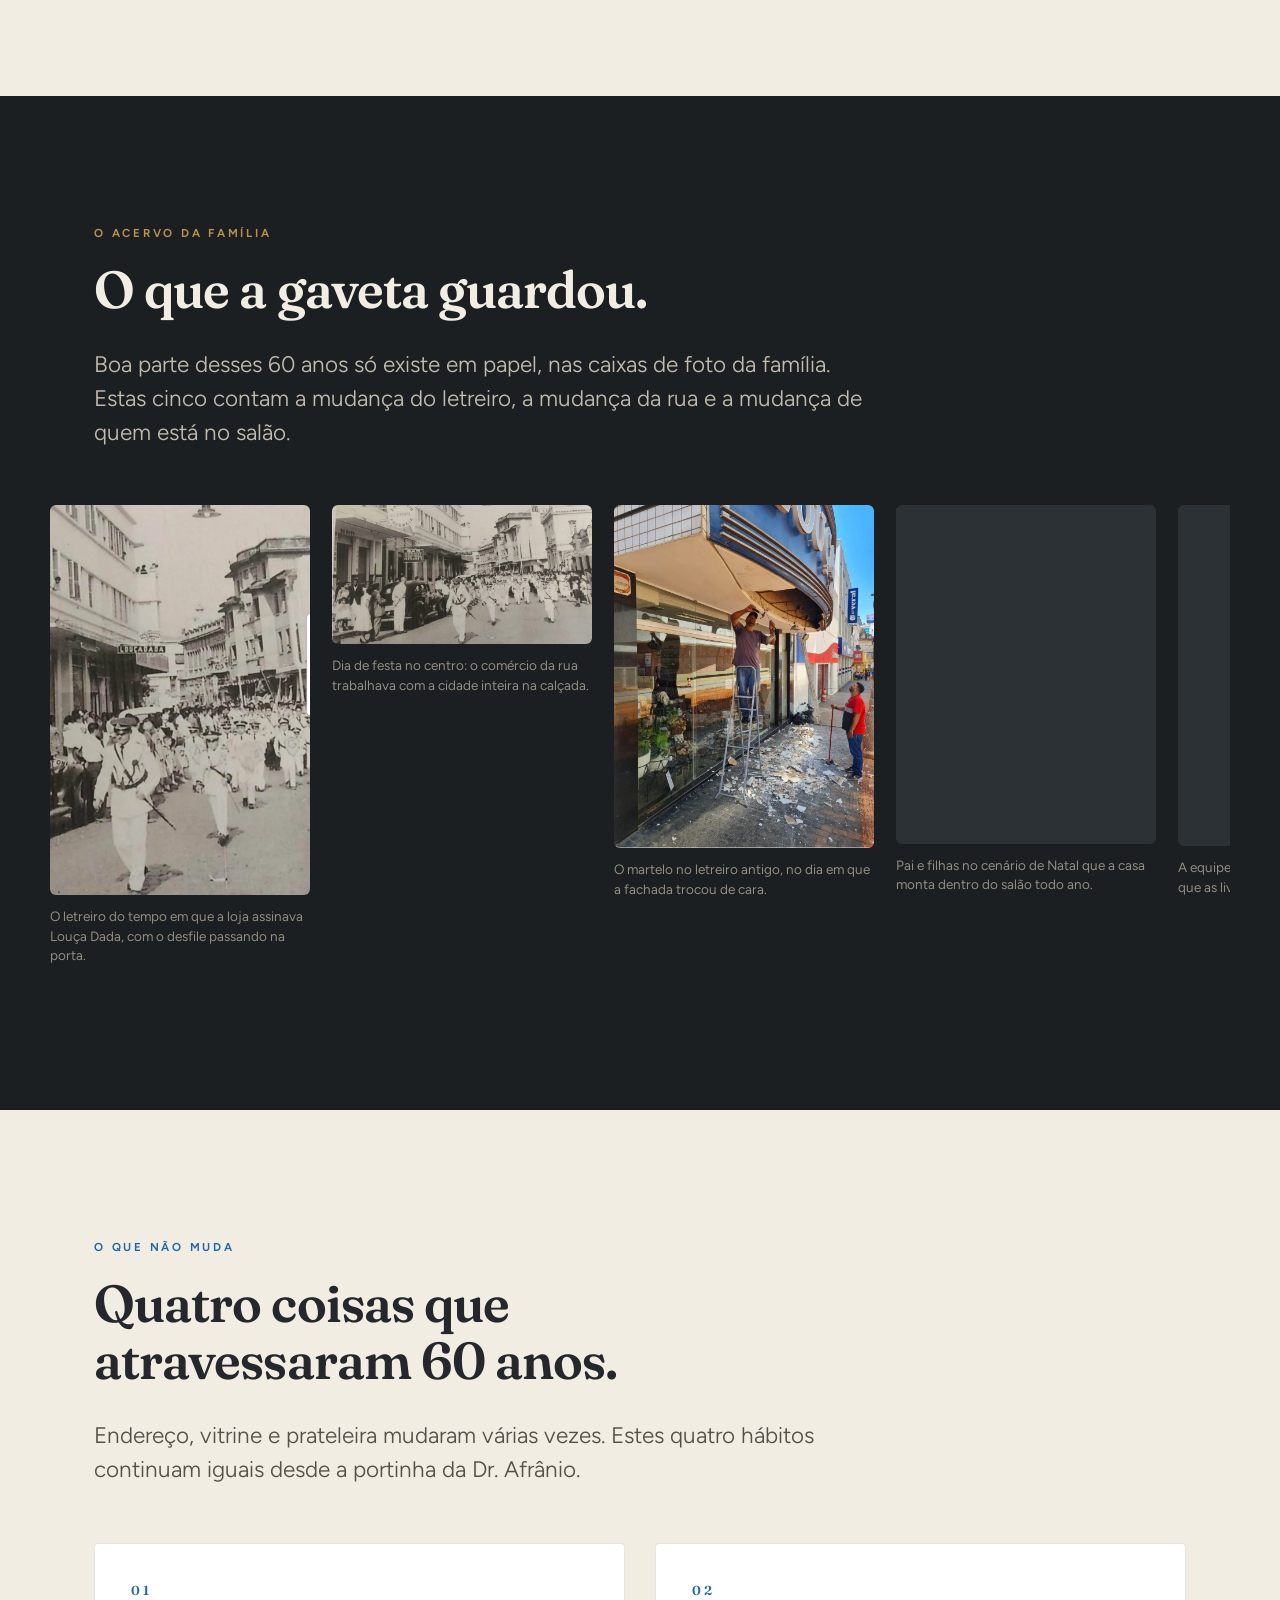
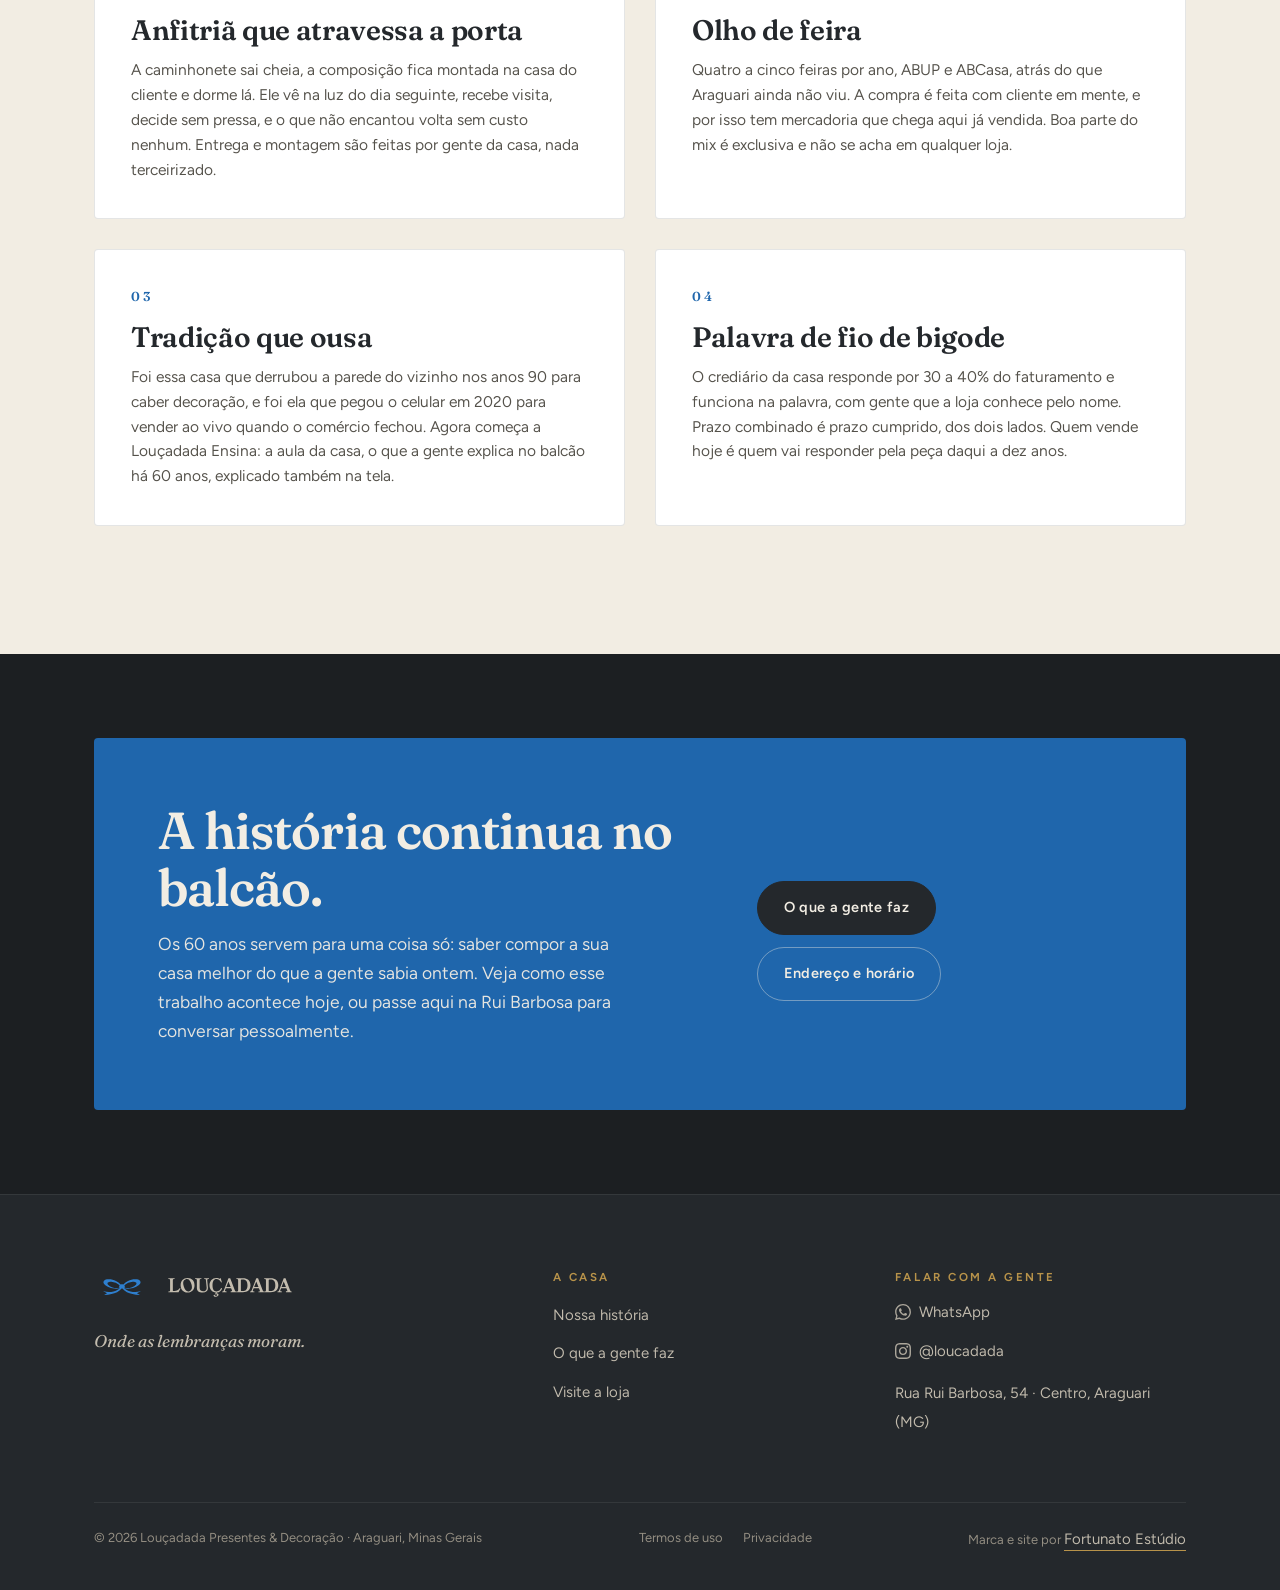
==== commit 63746556: "Louçadada no endereço provisório do GitHub Pages" ====
--- a/a-casa/index.html
+++ b/a-casa/index.html
@@ -2,6 +2,11 @@
 <html lang="pt-BR">
 <head>
 <meta charset="utf-8" />
+<meta name="robots" content="noindex, nofollow" />
+<!-- Endereço provisório de teste. O noindex existe para o Google não
+     indexar esta cópia e concorrer com o domínio final. Some quando
+     o site for para o domínio de verdade. -->
+
 <meta name="viewport" content="width=device-width, initial-scale=1, viewport-fit=cover" />
 <title>A casa · Louçadada, 60 anos em Araguari</title>
 <meta name="description" content="A história da Louçadada desde 1966: a compra por Djalma em 1969, o ponto que o Bradesco quis nos anos 80, a parede que caiu nos anos 90 e a família que segue atrás do balcão na Rua Rui Barbosa, 54." />
@@ -24,14 +29,14 @@
 
 <!-- Google Tag Manager: o snippet de cabeçalho entra aqui, com o ID real da
      conta. O par noscript vai logo depois da abertura do corpo. Ver README. -->
-<link rel="icon" href="/favicon.svg" type="image/svg+xml" />
-<link rel="icon" href="/favicon-32.png" sizes="32x32" type="image/png" />
-<link rel="apple-touch-icon" href="/apple-touch-icon.png" />
-
-<link rel="preload" href="/assets/fontes/figtree-latin-300_700-normal.woff2" as="font" type="font/woff2" crossorigin />
-<link rel="preload" href="/assets/fontes/fraunces-latin-400_700-normal.woff2" as="font" type="font/woff2" crossorigin />
-<link rel="stylesheet" href="/assets/fontes/fontes.css?v=4" />
-<link rel="stylesheet" href="/assets/css/site.css?v=10" />
+<link rel="icon" href="../favicon.svg" type="image/svg+xml" />
+<link rel="icon" href="../favicon-32.png" sizes="32x32" type="image/png" />
+<link rel="apple-touch-icon" href="../apple-touch-icon.png" />
+
+<link rel="preload" href="../assets/fontes/figtree-latin-300_700-normal.woff2" as="font" type="font/woff2" crossorigin />
+<link rel="preload" href="../assets/fontes/fraunces-latin-400_700-normal.woff2" as="font" type="font/woff2" crossorigin />
+<link rel="stylesheet" href="../assets/fontes/fontes.css?v=4" />
+<link rel="stylesheet" href="../assets/css/site.css?v=10" />
 
 <script type="application/ld+json">
 {
@@ -96,7 +101,7 @@
 
 <header class="topo">
   <div class="envelope topo__linha">
-    <a class="marca" href="/" aria-label="Louçadada, página inicial">
+    <a class="marca" href="../index.html" aria-label="Louçadada, página inicial">
       <svg class="marca__laco" viewBox="0 0 1080 582.32" fill="currentColor" aria-hidden="true"><use href="#laco"></use></svg>
       <svg class="marca__nome" viewBox="0 0 1080 267" fill="currentColor" role="img" aria-label="Louçadada"><use href="#logotipo"></use></svg>
     </a>
@@ -105,10 +110,10 @@
 
     <nav class="menu" id="menu" data-aberto="false" aria-label="Principal">
       <button class="fechar-menu" type="button">Fechar</button>
-      <a href="/">Início</a>
-      <a href="/a-casa/" aria-current="page">A casa</a>
-      <a href="/em-casa/">O que a gente faz</a>
-      <a href="/visite/">Visite</a>
+      <a href="../index.html">Início</a>
+      <a href="../a-casa/index.html" aria-current="page">A casa</a>
+      <a href="../em-casa/index.html">O que a gente faz</a>
+      <a href="../visite/index.html">Visite</a>
       <a class="botao botao--azul" href="https://wa.me/5534998703531?text=Ol%C3%A1%2C%20vim%20pelo%20site%20e%20gostaria%20de%20falar%20com%20uma%20atendente." rel="noopener">Chamar no WhatsApp</a>
     </nav>
   </div>
@@ -127,13 +132,13 @@
           história com data, endereço e nome de quem estava atrás do balcão.
         </p>
         <div class="abertura__acoes">
-          <a class="botao botao--azul" href="/em-casa/">O que a gente faz hoje</a>
-          <a class="botao botao--linha" href="/visite/">Endereço e horário</a>
+          <a class="botao botao--azul" href="../em-casa/index.html">O que a gente faz hoje</a>
+          <a class="botao botao--linha" href="../visite/index.html">Endereço e horário</a>
         </div>
       </div>
 
       <figure class="abertura__foto surge">
-        <img src="/assets/img/laco-aceso.webp"
+        <img src="../assets/img/laco-aceso.webp"
              alt="O laço da Louçadada, em escala monumental e iluminado por dentro, sobre a fachada da loja no fim do entardecer"
              width="899" height="1599" fetchpriority="high" decoding="async" />
         <figcaption class="abertura__legenda">
@@ -297,7 +302,7 @@
 
       <div class="grade grade--3 mt-m">
         <div class="gente surge">
-          <img src="/assets/img/djalma-merito.webp"
+          <img src="../assets/img/djalma-merito.webp"
                alt="Djalma com a placa do Mérito Empresarial da CDL Araguari nas mãos, na noite da entrega"
                width="900" height="1093" loading="lazy" decoding="async" />
           <p class="gente__papel">o pai da casa</p>
@@ -310,7 +315,7 @@
         </div>
 
         <div class="gente gente--memoria surge">
-          <img src="/assets/img/fatima-retrato.webp"
+          <img src="../assets/img/fatima-retrato.webp"
                alt="Dona Fátima sorrindo dentro da loja, de perfil, com as prateleiras de Natal ao fundo"
                width="900" height="1125" loading="lazy" decoding="async" />
           <p class="gente__papel">a mãe da casa</p>
@@ -324,7 +329,7 @@
         </div>
 
         <div class="gente surge">
-          <img src="/assets/img/casa-inteira.webp"
+          <img src="../assets/img/casa-inteira.webp"
                alt="A família e toda a equipe da Louçadada reunidas no salão da loja"
                width="1080" height="968" loading="lazy" decoding="async" />
           <p class="gente__papel">quem atende você</p>
@@ -357,23 +362,23 @@
     <div class="envelope mt-m">
       <div class="trilho surge">
         <figure class="figura">
-          <img src="/assets/img/desfile-letreiro.webp" alt="Fotografia antiga de um desfile passando pela rua, com gente na calçada e o letreiro Louça Dada acima da loja" width="900" height="1350" loading="lazy" decoding="async" />
+          <img src="../assets/img/desfile-letreiro.webp" alt="Fotografia antiga de um desfile passando pela rua, com gente na calçada e o letreiro Louça Dada acima da loja" width="900" height="1350" loading="lazy" decoding="async" />
           <figcaption>O letreiro do tempo em que a loja assinava Louça Dada, com o desfile passando na porta.</figcaption>
         </figure>
         <figure class="figura">
-          <img src="/assets/img/rua-festa.webp" alt="Fotografia antiga da rua do centro de Araguari em dia de festa, tomada por gente e bandeirinhas entre as fachadas" width="1600" height="856" loading="lazy" decoding="async" />
+          <img src="../assets/img/rua-festa.webp" alt="Fotografia antiga da rua do centro de Araguari em dia de festa, tomada por gente e bandeirinhas entre as fachadas" width="1600" height="856" loading="lazy" decoding="async" />
           <figcaption>Dia de festa no centro: o comércio da rua trabalhava com a cidade inteira na calçada.</figcaption>
         </figure>
         <figure class="figura">
-          <img src="/assets/img/fachada-transicao.webp" alt="Operário com martelo na mão sobre o letreiro antigo, no meio da obra de troca da fachada da loja" width="900" height="1188" loading="lazy" decoding="async" />
+          <img src="../assets/img/fachada-transicao.webp" alt="Operário com martelo na mão sobre o letreiro antigo, no meio da obra de troca da fachada da loja" width="900" height="1188" loading="lazy" decoding="async" />
           <figcaption>O martelo no letreiro antigo, no dia em que a fachada trocou de cara.</figcaption>
         </figure>
         <figure class="figura">
-          <img src="/assets/img/familia-natal.webp" alt="Djalma e as filhas juntos no cenário de Natal montado dentro da loja, entre enfeites e peças na prateleira" width="900" height="1171" loading="lazy" decoding="async" />
+          <img src="../assets/img/familia-natal.webp" alt="Djalma e as filhas juntos no cenário de Natal montado dentro da loja, entre enfeites e peças na prateleira" width="900" height="1171" loading="lazy" decoding="async" />
           <figcaption>Pai e filhas no cenário de Natal que a casa monta dentro do salão todo ano.</figcaption>
         </figure>
         <figure class="figura">
-          <img src="/assets/img/time-2020.webp" alt="A equipe da loja de máscara, posando diante da árvore de pinhas montada no vão central" width="900" height="1181" loading="lazy" decoding="async" />
+          <img src="../assets/img/time-2020.webp" alt="A equipe da loja de máscara, posando diante da árvore de pinhas montada no vão central" width="900" height="1181" loading="lazy" decoding="async" />
           <figcaption>A equipe em 2020, de máscara, no ano em que as lives seguraram o faturamento.</figcaption>
         </figure>
       </div>
@@ -454,8 +459,8 @@
           </p>
         </div>
         <div class="abertura__acoes">
-          <a class="botao botao--escuro" href="/em-casa/">O que a gente faz</a>
-          <a class="botao botao--linha" href="/visite/" style="border-color:rgba(242,237,227,.4)">Endereço e horário</a>
+          <a class="botao botao--escuro" href="../em-casa/index.html">O que a gente faz</a>
+          <a class="botao botao--linha" href="../visite/index.html" style="border-color:rgba(242,237,227,.4)">Endereço e horário</a>
         </div>
       </div>
     </div>
@@ -467,7 +472,7 @@
   <div class="envelope">
     <div class="rodape__grade">
       <div>
-        <a class="marca" href="/" aria-label="Louçadada, página inicial">
+        <a class="marca" href="../index.html" aria-label="Louçadada, página inicial">
           <svg class="marca__laco" viewBox="0 0 1080 582.32" fill="currentColor" aria-hidden="true"><use href="#laco"></use></svg>
           <svg class="marca__nome" viewBox="0 0 1080 267" fill="currentColor" role="img" aria-label="Louçadada"><use href="#logotipo"></use></svg>
         </a>
@@ -477,9 +482,9 @@
       <div>
         <h2>A casa</h2>
         <ul>
-          <li><a href="/a-casa/">Nossa história</a></li>
-          <li><a href="/em-casa/">O que a gente faz</a></li>
-          <li><a href="/visite/">Visite a loja</a></li>
+          <li><a href="../a-casa/index.html">Nossa história</a></li>
+          <li><a href="../em-casa/index.html">O que a gente faz</a></li>
+          <li><a href="../visite/index.html">Visite a loja</a></li>
         </ul>
       </div>
 
@@ -488,7 +493,7 @@
         <ul>
           <li><a class="com-icone" href="https://wa.me/5534998703531?text=Ol%C3%A1%2C%20vim%20pelo%20site%20e%20gostaria%20de%20falar%20com%20uma%20atendente." target="_blank" rel="noopener"><svg class="icone" viewBox="0 0 24 24" fill="currentColor" aria-hidden="true"><use href="#whatsapp"></use></svg>WhatsApp<span class="so-leitor"> (abre em uma nova aba)</span></a></li>
           <li><a class="com-icone" href="https://www.instagram.com/loucadada/" target="_blank" rel="noopener"><svg class="icone" viewBox="0 0 24 24" fill="currentColor" aria-hidden="true"><use href="#instagram"></use></svg>@loucadada<span class="so-leitor"> no Instagram (abre em uma nova aba)</span></a></li>
-          <li><a href="/visite/">Rua Rui Barbosa, 54 · Centro, Araguari (MG)</a></li>
+          <li><a href="../visite/index.html">Rua Rui Barbosa, 54 · Centro, Araguari (MG)</a></li>
         </ul>
       </div>
     </div>
@@ -496,14 +501,14 @@
     <div class="rodape__fim">
       <span>© <span data-ano>2026</span> Louçadada Presentes &amp; Decoração · Araguari, Minas Gerais</span>
       <span class="rodape__legais">
-        <a href="/termos/">Termos de uso</a>
-        <a href="/privacidade/">Privacidade</a>
+        <a href="../termos/index.html">Termos de uso</a>
+        <a href="../privacidade/index.html">Privacidade</a>
       </span>
       <span>Marca e site por <a class="link" href="https://fortunatoestudio.com/" target="_blank" rel="noopener">Fortunato Estúdio</a><span class="so-leitor"> (abre em uma nova aba)</span></span>
     </div>
   </div>
 </footer>
 
-<script src="/assets/js/site.js?v=10" defer></script>
+<script src="../assets/js/site.js?v=10" defer></script>
 </body>
 </html>
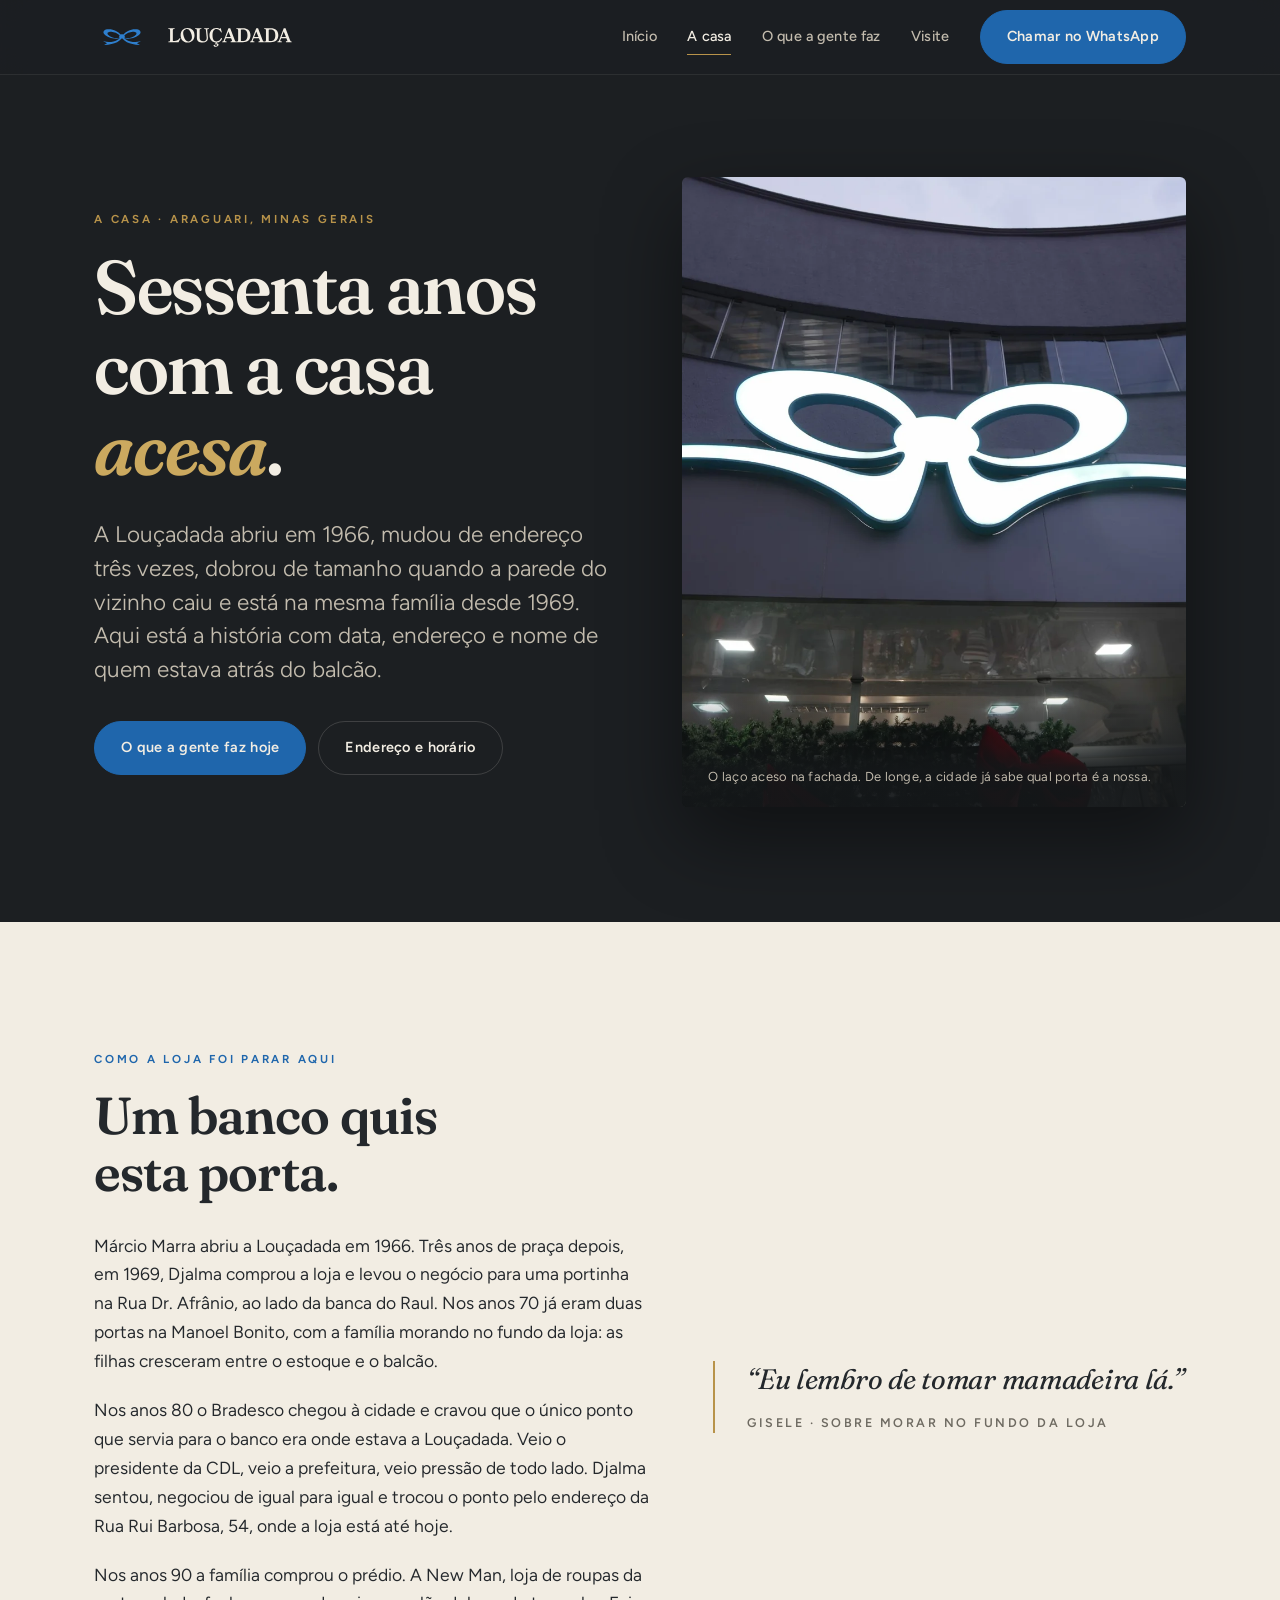
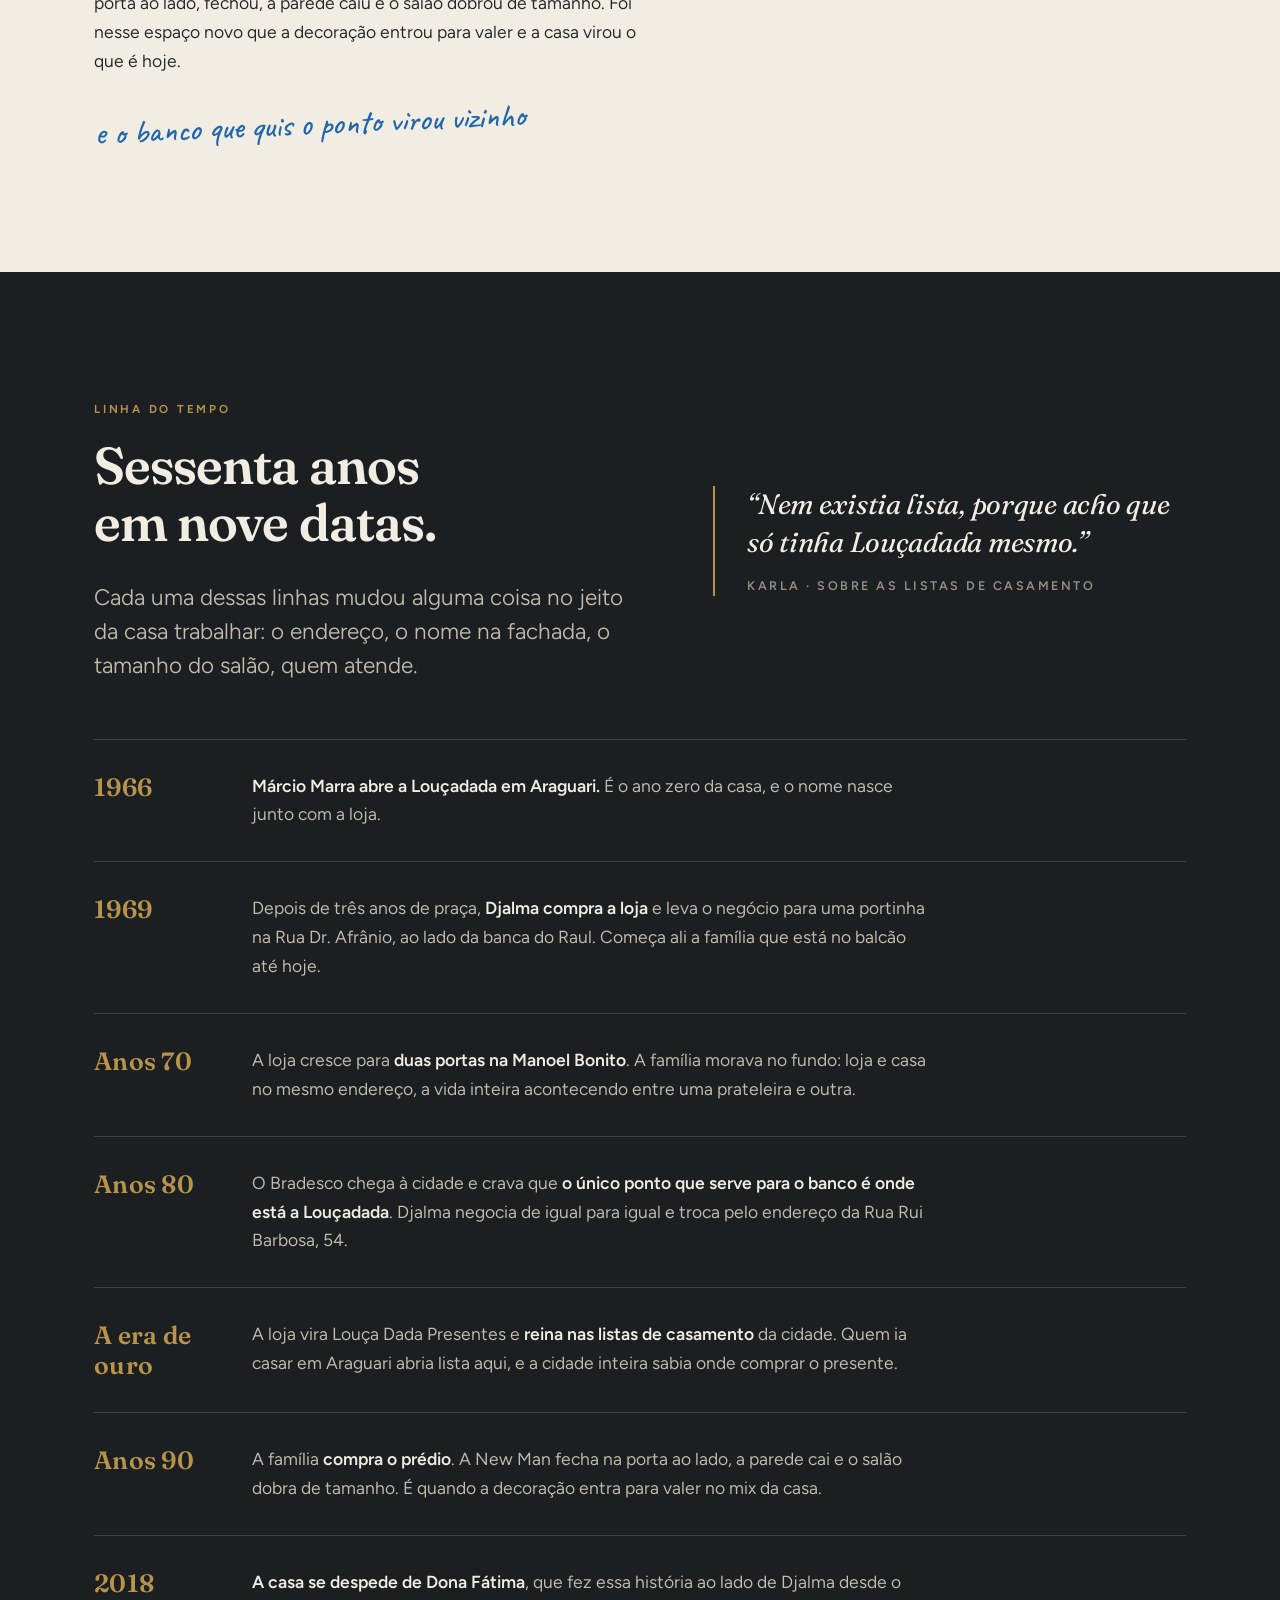
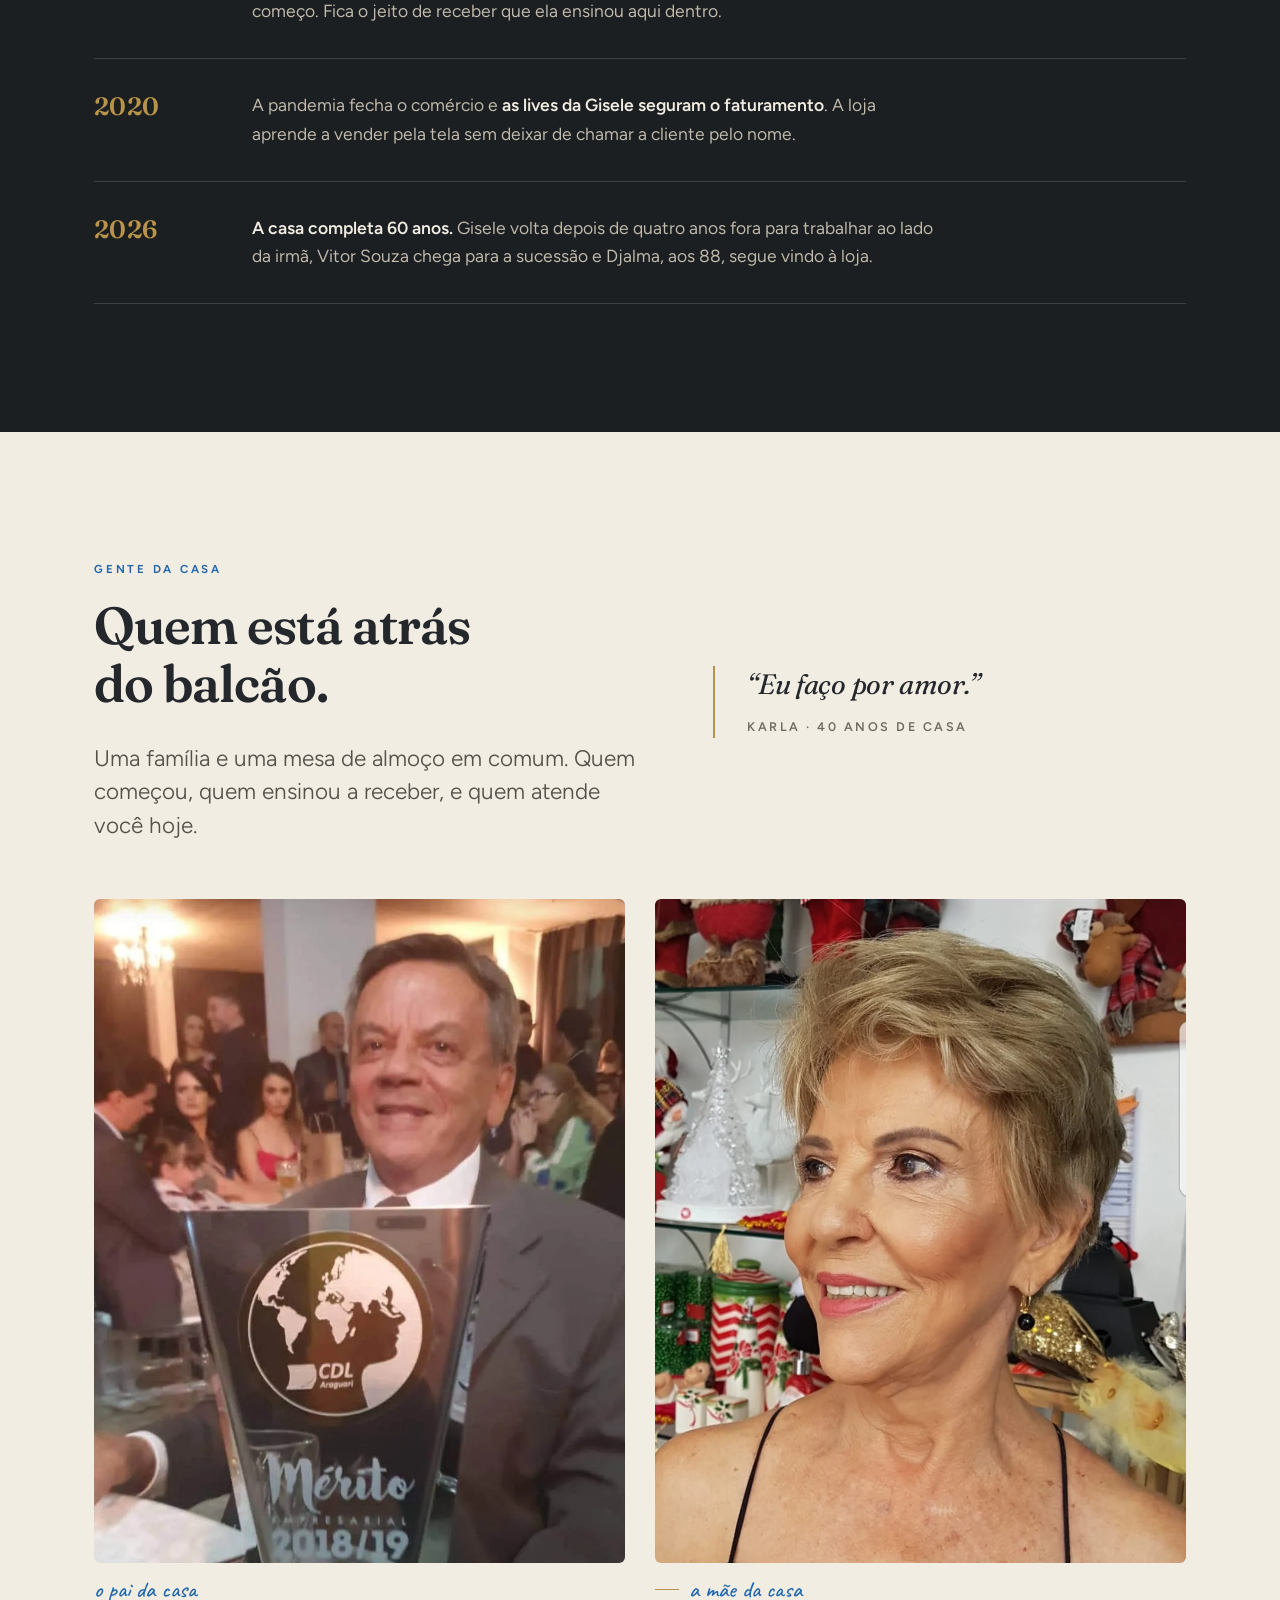
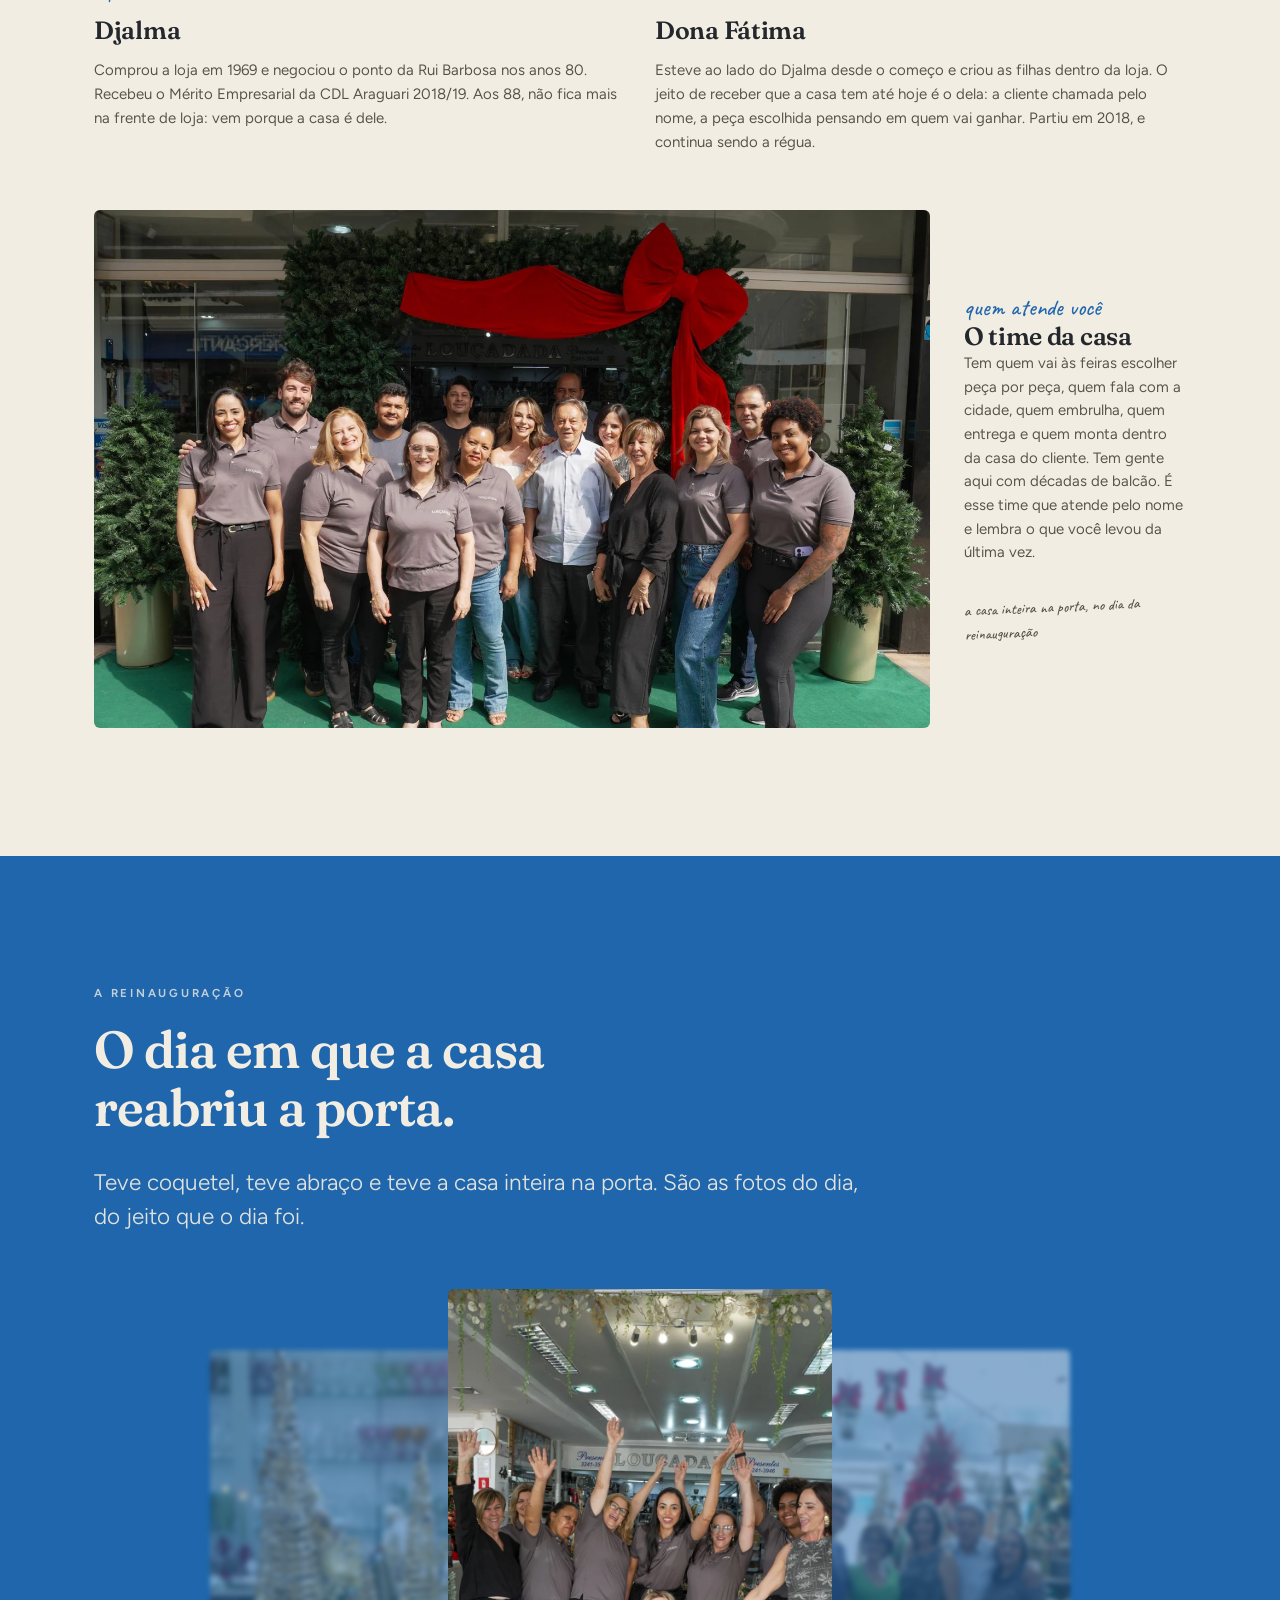
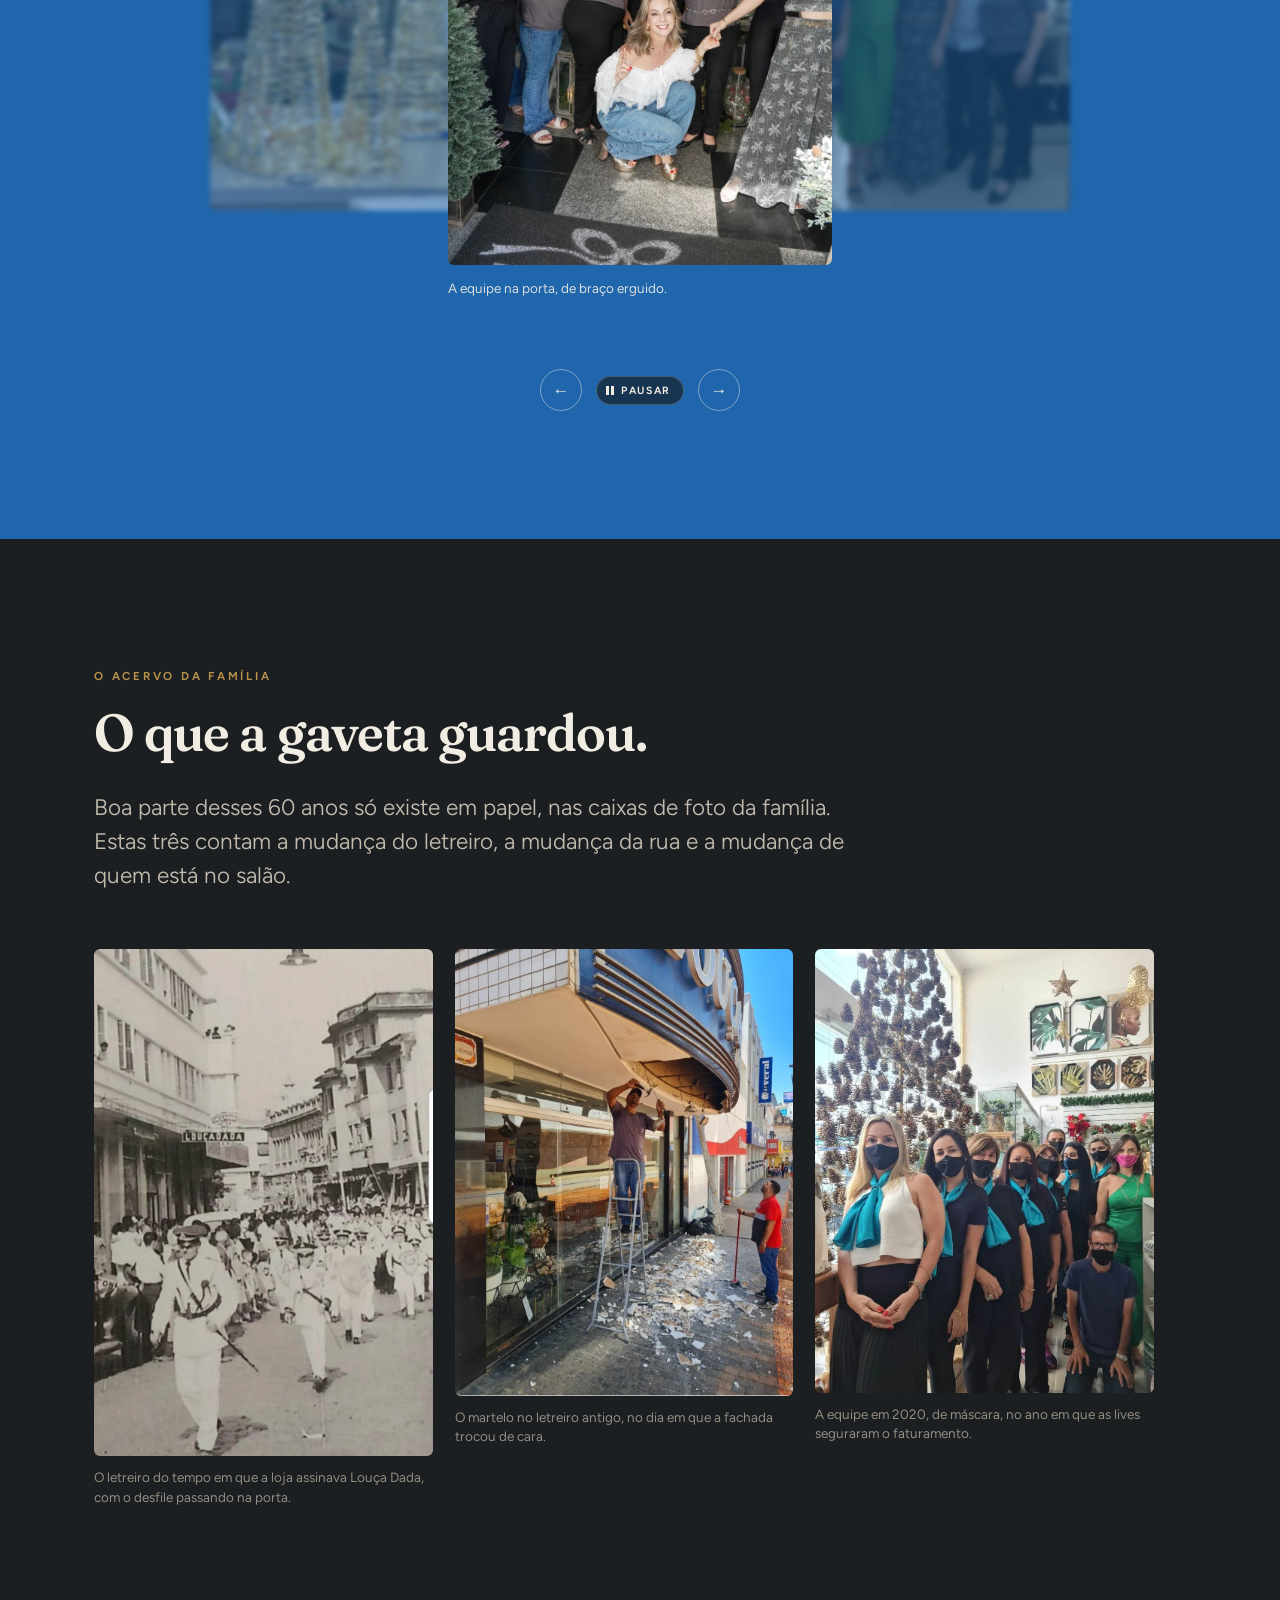
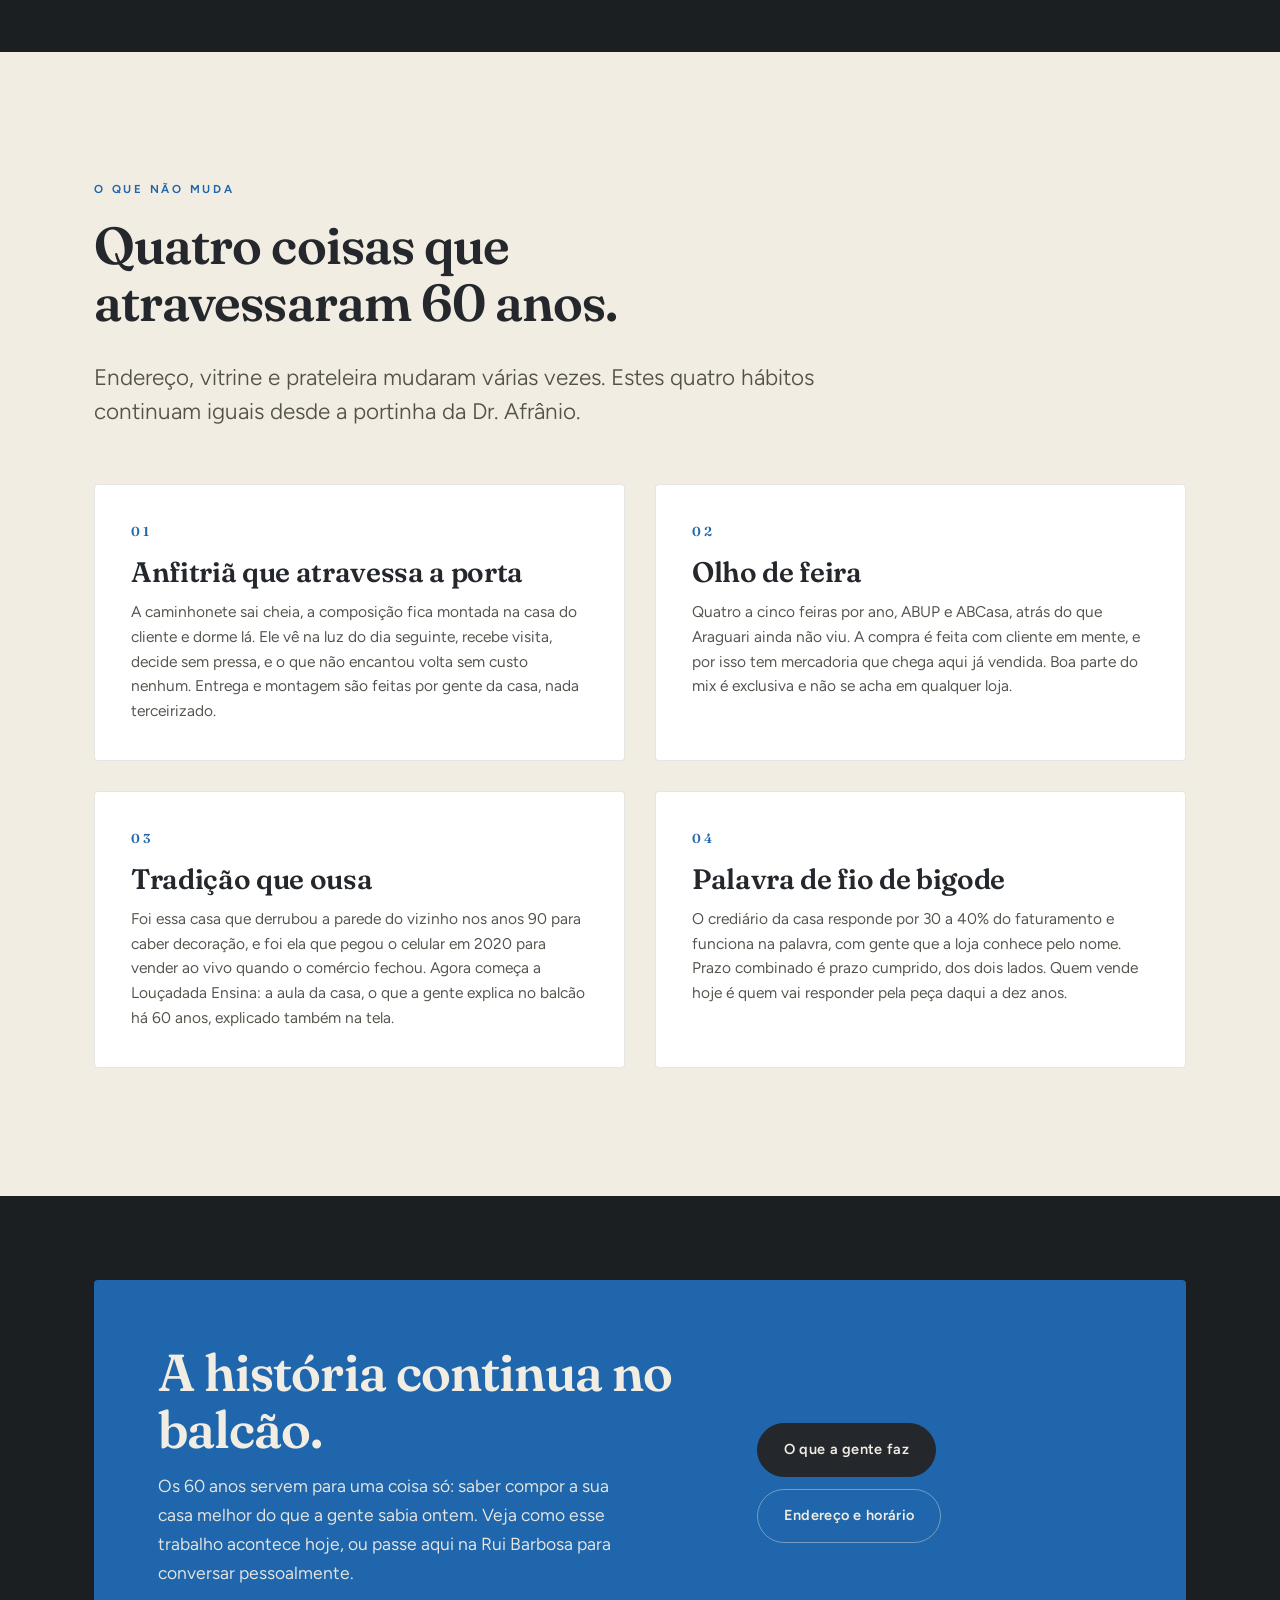
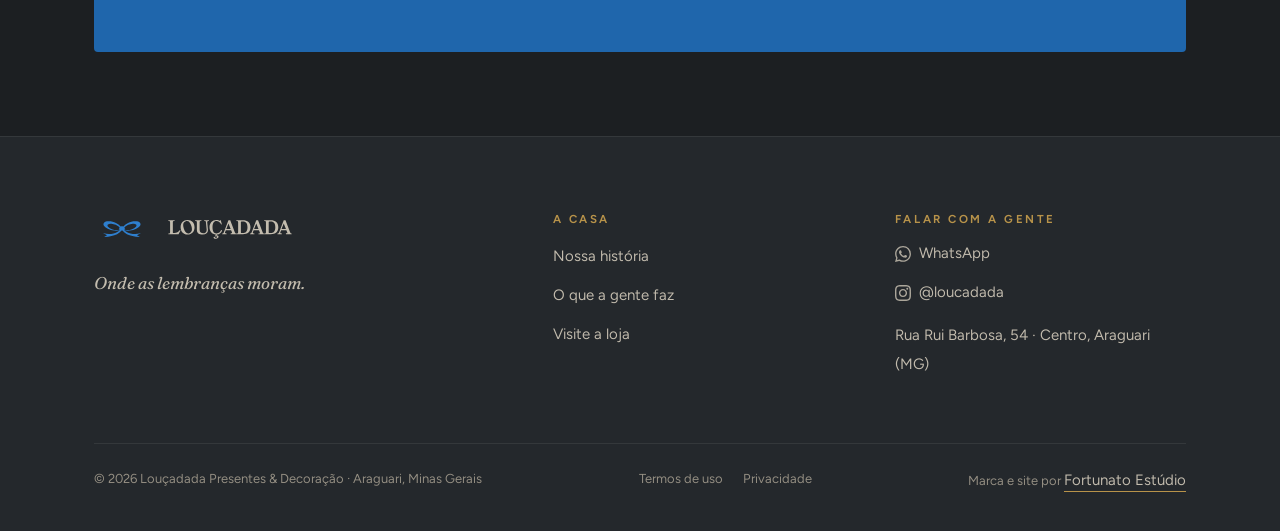
==== commit 3c50996c: "Louçadada no endereço provisório do GitHub Pages" ====
--- a/a-casa/index.html
+++ b/a-casa/index.html
@@ -10,7 +10,7 @@
 <meta name="viewport" content="width=device-width, initial-scale=1, viewport-fit=cover" />
 <title>A casa · Louçadada, 60 anos em Araguari</title>
 <meta name="description" content="A história da Louçadada desde 1966: a compra por Djalma em 1969, o ponto que o Bradesco quis nos anos 80, a parede que caiu nos anos 90 e a família que segue atrás do balcão na Rua Rui Barbosa, 54." />
-<link rel="canonical" href="https://loucadada.com.br/a-casa/" />
+<link rel="canonical" href="https://loucadada.com/a-casa/" />
 <meta name="theme-color" content="#1C1F22" />
 
 <meta property="og:type" content="website" />
@@ -18,14 +18,14 @@
 <meta property="og:site_name" content="Louçadada" />
 <meta property="og:title" content="A casa · Louçadada, 60 anos em Araguari" />
 <meta property="og:description" content="Sessenta anos em nove datas: 1966, a portinha da Dr. Afrânio, o ponto que o banco quis, a parede que caiu e a gente que atende pelo nome até hoje." />
-<meta property="og:url" content="https://loucadada.com.br/a-casa/" />
-<meta property="og:image" content="https://loucadada.com.br/og.jpg?v=2" />
+<meta property="og:url" content="https://loucadada.com/a-casa/" />
+<meta property="og:image" content="https://loucadada.com/og.jpg?v=2" />
 <meta property="og:image:type" content="image/jpeg" />
 <meta property="og:image:width" content="1200" />
 <meta property="og:image:height" content="630" />
 <meta property="og:image:alt" content="A vitrine da Louçadada acesa no fim da tarde, cheia de peças de Natal, ao lado do logotipo da loja" />
 <meta name="twitter:card" content="summary_large_image" />
-<meta name="twitter:image" content="https://loucadada.com.br/og.jpg?v=2" />
+<meta name="twitter:image" content="https://loucadada.com/og.jpg?v=2" />
 
 <!-- Google Tag Manager: o snippet de cabeçalho entra aqui, com o ID real da
      conta. O par noscript vai logo depois da abertura do corpo. Ver README. -->
@@ -36,7 +36,7 @@
 <link rel="preload" href="../assets/fontes/figtree-latin-300_700-normal.woff2" as="font" type="font/woff2" crossorigin />
 <link rel="preload" href="../assets/fontes/fraunces-latin-400_700-normal.woff2" as="font" type="font/woff2" crossorigin />
 <link rel="stylesheet" href="../assets/fontes/fontes.css?v=4" />
-<link rel="stylesheet" href="../assets/css/site.css?v=10" />
+<link rel="stylesheet" href="../assets/css/site.css?v=11" />
 
 <script type="application/ld+json">
 {
@@ -45,22 +45,22 @@
     {
       "@type":"BreadcrumbList",
       "itemListElement":[
-        {"@type":"ListItem","position":1,"name":"Início","item":"https://loucadada.com.br/"},
-        {"@type":"ListItem","position":2,"name":"A casa","item":"https://loucadada.com.br/a-casa/"}
+        {"@type":"ListItem","position":1,"name":"Início","item":"https://loucadada.com/"},
+        {"@type":"ListItem","position":2,"name":"A casa","item":"https://loucadada.com/a-casa/"}
       ]
     },
     {
       "@type":"AboutPage",
       "name":"A casa · Louçadada",
-      "url":"https://loucadada.com.br/a-casa/",
+      "url":"https://loucadada.com/a-casa/",
       "inLanguage":"pt-BR",
       "description":"Os 60 anos da Louçadada em Araguari (MG), da abertura em 1966 à terceira geração atrás do balcão.",
       "mainEntity":{
         "@type":"HomeGoodsStore",
-  "@id":"https://loucadada.com.br/#loja",
+  "@id":"https://loucadada.com/#loja",
         "name":"Louçadada",
         "alternateName":"Louçadada Presentes & Decoração",
-        "url":"https://loucadada.com.br/",
+        "url":"https://loucadada.com/",
         "foundingDate":"1966",
         "foundingLocation":{"@type":"Place","name":"Araguari, MG"},
         "founder":{"@type":"Person","name":"Márcio Marra"},
@@ -139,10 +139,10 @@
 
       <figure class="abertura__foto surge">
         <img src="../assets/img/laco-aceso.webp"
-             alt="O laço da Louçadada, em escala monumental e iluminado por dentro, sobre a fachada da loja no fim do entardecer"
-             width="899" height="1599" fetchpriority="high" decoding="async" />
+             alt="O laço da Louçadada, em escala monumental e iluminado por dentro, sobre a fachada da loja, visto de baixo"
+             width="900" height="1350" fetchpriority="high" decoding="async" />
         <figcaption class="abertura__legenda">
-          O laço aceso no entardecer. De longe, a cidade já sabe qual porta é a nossa.
+          O laço aceso na fachada. De longe, a cidade já sabe qual porta é a nossa.
         </figcaption>
       </figure>
     </div>
@@ -300,7 +300,7 @@
         </blockquote>
       </div>
 
-      <div class="grade grade--3 mt-m">
+      <div class="grade grade--2 mt-m">
         <div class="gente surge">
           <img src="../assets/img/djalma-merito.webp"
                alt="Djalma com a placa do Mérito Empresarial da CDL Araguari nas mãos, na noite da entrega"
@@ -328,10 +328,15 @@
           </p>
         </div>
 
-        <div class="gente surge">
-          <img src="../assets/img/casa-inteira.webp"
-               alt="A família e toda a equipe da Louçadada reunidas no salão da loja"
-               width="1080" height="968" loading="lazy" decoding="async" />
+      </div>
+
+      <div class="time surge mt-m">
+        <figure class="figura">
+          <img src="../assets/img/time-loja.webp"
+               alt="A equipe da Louçadada posada na calçada em frente à loja, de camisa cinza da casa, embaixo de uma guirlanda verde com laço vermelho que emoldura a porta"
+               width="1500" height="930" loading="lazy" decoding="async" />
+        </figure>
+        <div>
           <p class="gente__papel">quem atende você</p>
           <h3>O time da casa</h3>
           <p>
@@ -340,7 +345,88 @@
             Tem gente aqui com décadas de balcão. É esse time que atende pelo nome
             e lembra o que você levou da última vez.
           </p>
-        </div>
+          <p class="nota mt-p">a casa inteira na porta, no dia da reinauguração</p>
+        </div>
+      </div>
+    </div>
+  </section>
+
+  <!-- A REINAUGURAÇÃO ---------------------------------------------------- -->
+  <section class="secao azul">
+    <div class="envelope">
+      <div class="surge">
+        <span class="sobrelinha">A reinauguração</span>
+        <h2>O dia em que a casa<br />reabriu a porta.</h2>
+        <p class="linha-fina mt-p">
+          Teve coquetel, teve abraço e teve a casa inteira na porta. São as fotos
+          do dia, do jeito que o dia foi.
+        </p>
+      </div>
+    </div>
+
+    <div class="giro surge mt-m">
+      <div class="giro__palco">
+        <figure class="giro__item">
+          <img src="../assets/img/time-braco-alto.webp"
+               alt="A equipe da Louçadada de braços erguidos na porta da loja, embaixo do letreiro, com uma delas agachada na frente"
+               width="900" height="1350" loading="lazy" decoding="async" />
+          <figcaption>A equipe na porta, de braço erguido.</figcaption>
+        </figure>
+
+        <figure class="giro__item">
+          <img src="../assets/img/convidados-arvore.webp"
+               alt="Cinco pessoas posando juntas diante da árvore vermelha montada na loja, uma delas com a sacola da Louçadada na mão"
+               width="900" height="1350" loading="lazy" decoding="async" />
+          <figcaption>Convidados na árvore vermelha, sacola da casa na mão.</figcaption>
+        </figure>
+
+        <figure class="giro__item">
+          <img src="../assets/img/abraco-reabertura.webp"
+               alt="Duas mulheres frente a frente rindo alto dentro da loja, uma de vermelho e a outra de branco, no meio dos convidados"
+               width="900" height="1350" loading="lazy" decoding="async" />
+          <figcaption>Riso e abraço no meio do salão.</figcaption>
+        </figure>
+
+        <figure class="giro__item">
+          <img src="../assets/img/atendimento-reabertura.webp"
+               alt="Uma das sócias conversando com um casal de clientes dentro da loja, apontando uma peça, entre espelhos e enfeites de Natal"
+               width="900" height="1350" loading="lazy" decoding="async" />
+          <figcaption>Peça na mão e conversa de perto, que é como a casa atende.</figcaption>
+        </figure>
+
+        <figure class="giro__item">
+          <img src="../assets/img/coquetel-mesa.webp"
+               alt="A mesa do coquetel montada na loja, com salgados e doces entre vasos de galhos dourados, bolas vermelhas e um pinheiro de madeira"
+               width="900" height="1350" loading="lazy" decoding="async" />
+          <figcaption>A mesa do coquetel, montada com peça de prateleira.</figcaption>
+        </figure>
+
+        <figure class="giro__item">
+          <img src="../assets/img/arvore-salao.webp"
+               alt="Árvore de Natal alta montada dentro do salão, em tons de palha e marrom, com laços de juta, bolas e papais-noéis em volta"
+               width="900" height="1350" loading="lazy" decoding="async" />
+          <figcaption>A árvore do salão em tom de palha, do pé à estrela.</figcaption>
+        </figure>
+
+        <figure class="giro__item">
+          <img src="../assets/img/arvores-douradas.webp"
+               alt="Três árvores de Natal douradas e acesas sobre o balcão da loja, com taças de cristal ao lado e prateleiras de vidro colorido ao fundo"
+               width="900" height="1350" loading="lazy" decoding="async" />
+          <figcaption>Dourado aceso no balcão, ao lado das taças.</figcaption>
+        </figure>
+      </div>
+
+      <div class="giro__controles envelope">
+        <button class="giro__seta" type="button" data-giro="anterior" aria-label="Foto anterior">
+          <span aria-hidden="true">&#8592;</span>
+        </button>
+        <button class="album__pausa giro__pausa" type="button" aria-pressed="false">
+          <span class="album__icone" aria-hidden="true"></span>
+          <span class="album__rotulo">Pausar</span>
+        </button>
+        <button class="giro__seta" type="button" data-giro="proxima" aria-label="Próxima foto">
+          <span aria-hidden="true">&#8594;</span>
+        </button>
       </div>
     </div>
   </section>
@@ -353,7 +439,7 @@
         <h2>O que a gaveta guardou.</h2>
         <p class="linha-fina mt-p">
           Boa parte desses 60 anos só existe em papel, nas caixas de foto da
-          família. Estas cinco contam a mudança do letreiro, a mudança da rua e a
+          família. Estas três contam a mudança do letreiro, a mudança da rua e a
           mudança de quem está no salão.
         </p>
       </div>
@@ -366,16 +452,8 @@
           <figcaption>O letreiro do tempo em que a loja assinava Louça Dada, com o desfile passando na porta.</figcaption>
         </figure>
         <figure class="figura">
-          <img src="../assets/img/rua-festa.webp" alt="Fotografia antiga da rua do centro de Araguari em dia de festa, tomada por gente e bandeirinhas entre as fachadas" width="1600" height="856" loading="lazy" decoding="async" />
-          <figcaption>Dia de festa no centro: o comércio da rua trabalhava com a cidade inteira na calçada.</figcaption>
-        </figure>
-        <figure class="figura">
           <img src="../assets/img/fachada-transicao.webp" alt="Operário com martelo na mão sobre o letreiro antigo, no meio da obra de troca da fachada da loja" width="900" height="1188" loading="lazy" decoding="async" />
           <figcaption>O martelo no letreiro antigo, no dia em que a fachada trocou de cara.</figcaption>
-        </figure>
-        <figure class="figura">
-          <img src="../assets/img/familia-natal.webp" alt="Djalma e as filhas juntos no cenário de Natal montado dentro da loja, entre enfeites e peças na prateleira" width="900" height="1171" loading="lazy" decoding="async" />
-          <figcaption>Pai e filhas no cenário de Natal que a casa monta dentro do salão todo ano.</figcaption>
         </figure>
         <figure class="figura">
           <img src="../assets/img/time-2020.webp" alt="A equipe da loja de máscara, posando diante da árvore de pinhas montada no vão central" width="900" height="1181" loading="lazy" decoding="async" />
@@ -509,6 +587,6 @@
   </div>
 </footer>
 
-<script src="../assets/js/site.js?v=10" defer></script>
+<script src="../assets/js/site.js?v=11" defer></script>
 </body>
 </html>
--- a/assets/css/site.css
+++ b/assets/css/site.css
@@ -571,6 +571,96 @@
 .claro .gente p{color:#54514A}
 .claro .gente p.gente__papel{color:var(--azul)}
 
+/* o time inteiro pede largura: a foto ocupa a linha toda e o texto fica
+   embaixo dela, em vez de espremer dezesseis pessoas num recorte de retrato */
+.time{display:grid;gap:clamp(22px,3vw,34px)}
+.time h3{font-size:clamp(20px,2vw,25px);margin-top:2px}
+.time p{font-size:15px;color:var(--tinta-suave);line-height:1.58;max-width:62ch}
+.claro .time p{color:#54514A}
+.time p.gente__papel{
+  font-family:var(--caneta);font-size:23px;color:var(--latao-claro);line-height:1.1;
+}
+.claro .time p.gente__papel{color:var(--azul)}
+.time .nota{max-width:none}
+@media (min-width:861px){
+  .time{grid-template-columns:1.58fr .42fr;align-items:center}
+}
+
+/* --- carrossel da reinauguração ------------------------------------------ */
+/* Três fotos à vista: a do meio em foco, as dos lados menores e desfocadas.
+   Quem gira entra em foco e quem sai perde o foco, no mesmo movimento. O
+   desfoque é de propósito: ele diz onde olhar sem precisar de seta piscando. */
+.giro{--giro-largura:clamp(230px,30vw,420px)}
+.giro__palco{
+  position:relative;
+  height:calc(var(--giro-largura) * 1.5 + 74px);
+  overflow:hidden;
+}
+.giro__item{
+  position:absolute;top:0;left:50%;margin:0;
+  width:var(--giro-largura);
+  transform:translateX(-50%) scale(.78);
+  opacity:0;filter:blur(6px);
+  transition:transform .75s cubic-bezier(.22,.61,.36,1),
+             opacity .55s ease,filter .55s ease;
+  pointer-events:none;
+}
+.giro__item img{
+  display:block;width:100%;aspect-ratio:2/3;object-fit:cover;
+  border-radius:var(--raio-foto);background:var(--grafite-alto);
+}
+.giro__item figcaption{
+  margin-top:14px;font-size:13.5px;line-height:1.45;color:var(--tinta-fraca);
+  opacity:0;transition:opacity .4s ease .2s;
+}
+
+/* a do meio: inteira, nítida, na frente */
+.giro__item[data-pos="0"]{
+  transform:translateX(-50%) scale(1);
+  opacity:1;filter:none;z-index:3;pointer-events:auto;
+}
+.giro__item[data-pos="0"] figcaption{opacity:1}
+
+/* as vizinhas: encostadas nas bordas da do meio, menores e fora de foco */
+.giro__item[data-pos="-1"]{
+  transform:translateX(-122%) scale(.8);
+  opacity:.5;filter:blur(3.5px);z-index:2;
+}
+.giro__item[data-pos="1"]{
+  transform:translateX(22%) scale(.8);
+  opacity:.5;filter:blur(3.5px);z-index:2;
+}
+/* as de trás ficam prontas pra entrar, mas sem aparecer */
+.giro__item[data-pos="-2"]{transform:translateX(-190%) scale(.7);opacity:0;z-index:1}
+.giro__item[data-pos="2"]{transform:translateX(90%) scale(.7);opacity:0;z-index:1}
+
+.giro__controles{
+  display:flex;align-items:center;justify-content:center;
+  gap:14px;margin-top:clamp(20px,2.4vw,30px);
+}
+.giro__seta{
+  width:42px;height:42px;flex:none;
+  display:inline-flex;align-items:center;justify-content:center;
+  border:1px solid var(--linha);border-radius:999px;
+  background:transparent;color:var(--porcelana);
+  font-size:17px;cursor:pointer;
+  transition:border-color var(--transicao),background var(--transicao);
+}
+.giro__seta:hover{border-color:var(--azul-link);color:var(--azul-link)}
+.claro .giro__seta{border-color:rgba(36,40,44,.28);color:var(--grafite)}
+.claro .giro__seta:hover{border-color:var(--azul);color:var(--azul)}
+.giro__pausa{position:static}
+
+/* sem movimento: as três ficam paradas, nítidas e lado a lado */
+@media (prefers-reduced-motion:reduce){
+  .giro__item{transition:none}
+}
+@media (max-width:620px){
+  .giro{--giro-largura:min(62vw,300px)}
+  .giro__item[data-pos="-1"]{transform:translateX(-134%) scale(.78)}
+  .giro__item[data-pos="1"]{transform:translateX(34%) scale(.78)}
+}
+
 /* --- linha do tempo ----------------------------------------------------- */
 .tempo{display:grid;gap:0}
 .marco{
@@ -733,7 +823,7 @@
 .azul .nota{color:var(--porcelana)}
 .azul .citacao{border-left-color:var(--porcelana)}
 .azul .citacao footer{color:rgba(242,237,227,.75)}
-.azul .figura figcaption{color:rgba(242,237,227,.8)}
+.azul .figura figcaption{color:rgba(242,237,227,.92)}
 .azul .passo{border-color:rgba(242,237,227,.26)}
 .azul .passo__n{color:var(--porcelana)}
 .azul .botao--linha{border-color:rgba(242,237,227,.5);color:var(--porcelana)}
@@ -783,3 +873,7 @@
 .claro .selo-caso{color:#7D5F28;border-color:rgba(184,147,74,.6)}
 .azul .selo-caso{color:var(--porcelana);border-color:rgba(242,237,227,.5)}
 .azul .selo-caso::before{background:var(--porcelana)}
+.azul .giro__item figcaption{color:rgba(242,237,227,.92)}
+.azul .giro__seta{border-color:rgba(242,237,227,.45);color:var(--porcelana)}
+.azul .giro__seta:hover{border-color:var(--porcelana);background:rgba(242,237,227,.1)}
+.azul .giro__item img{background:rgba(13,42,74,.5)}
